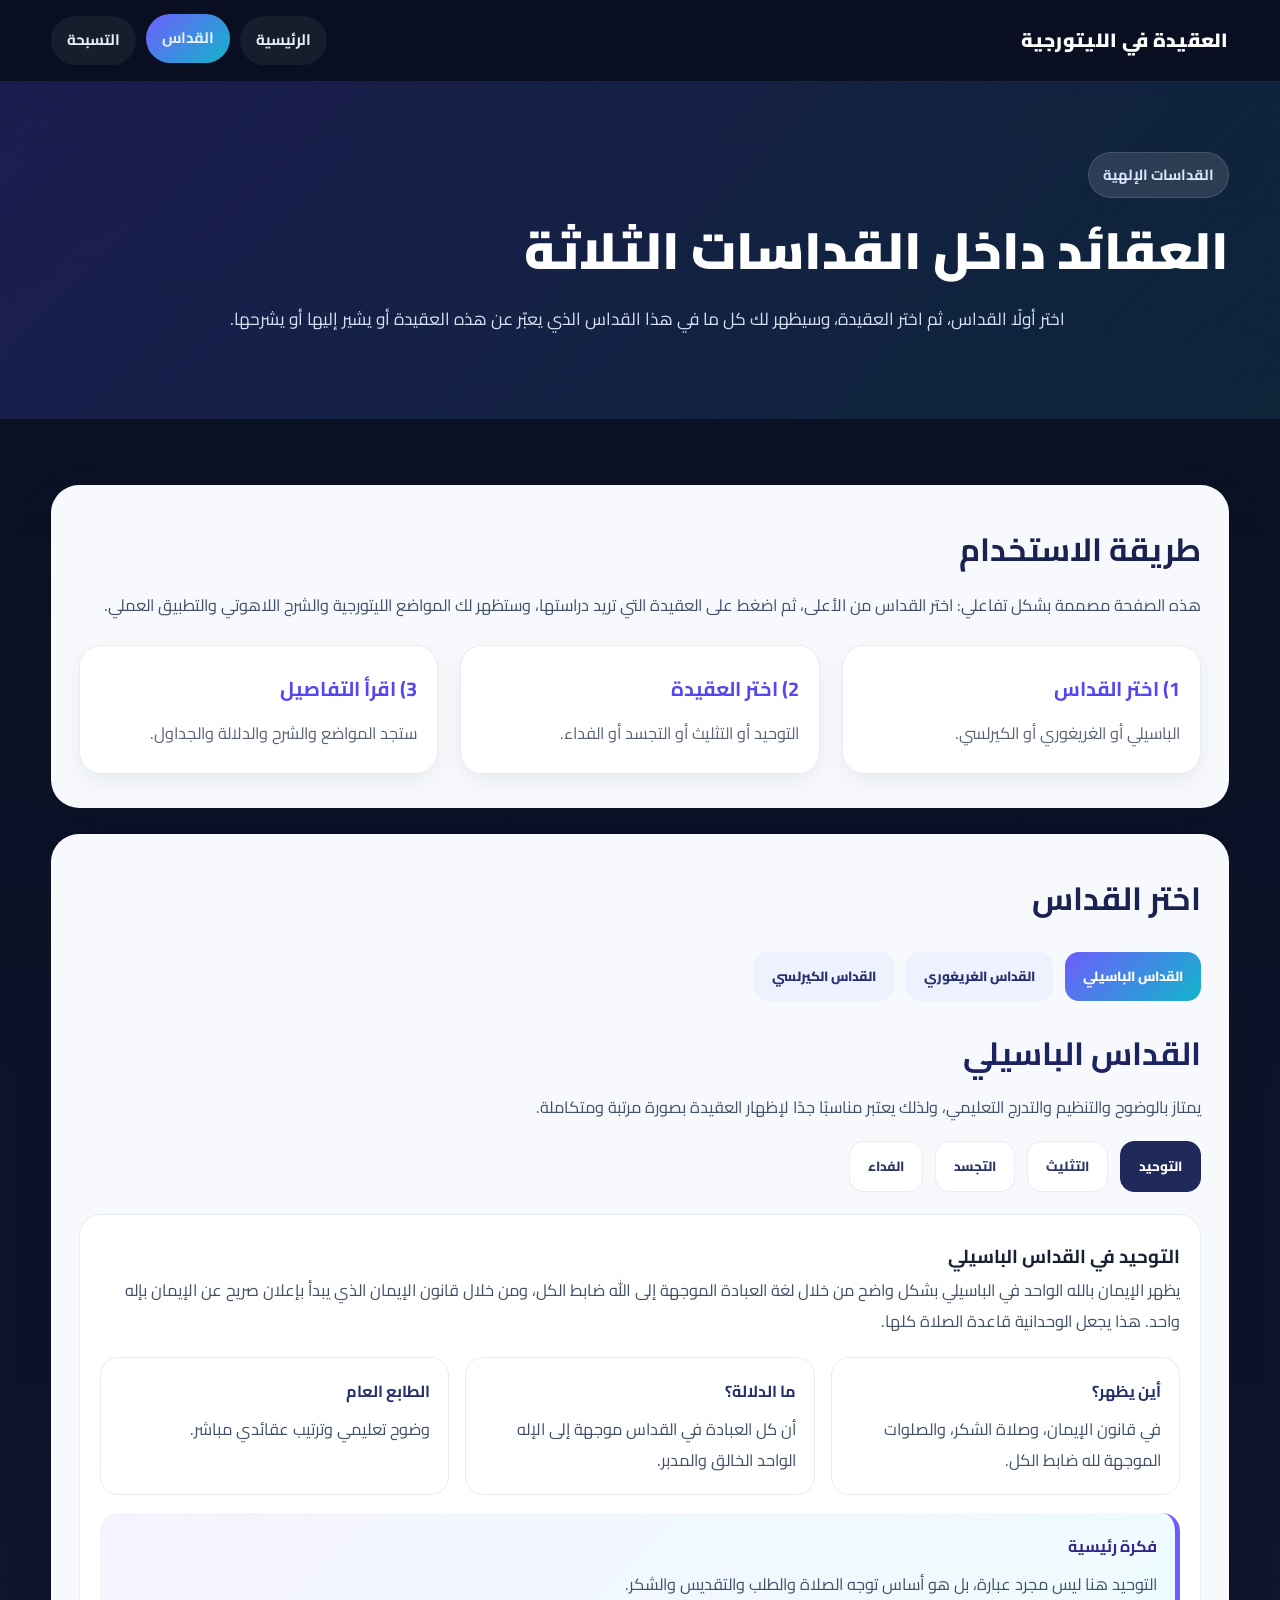
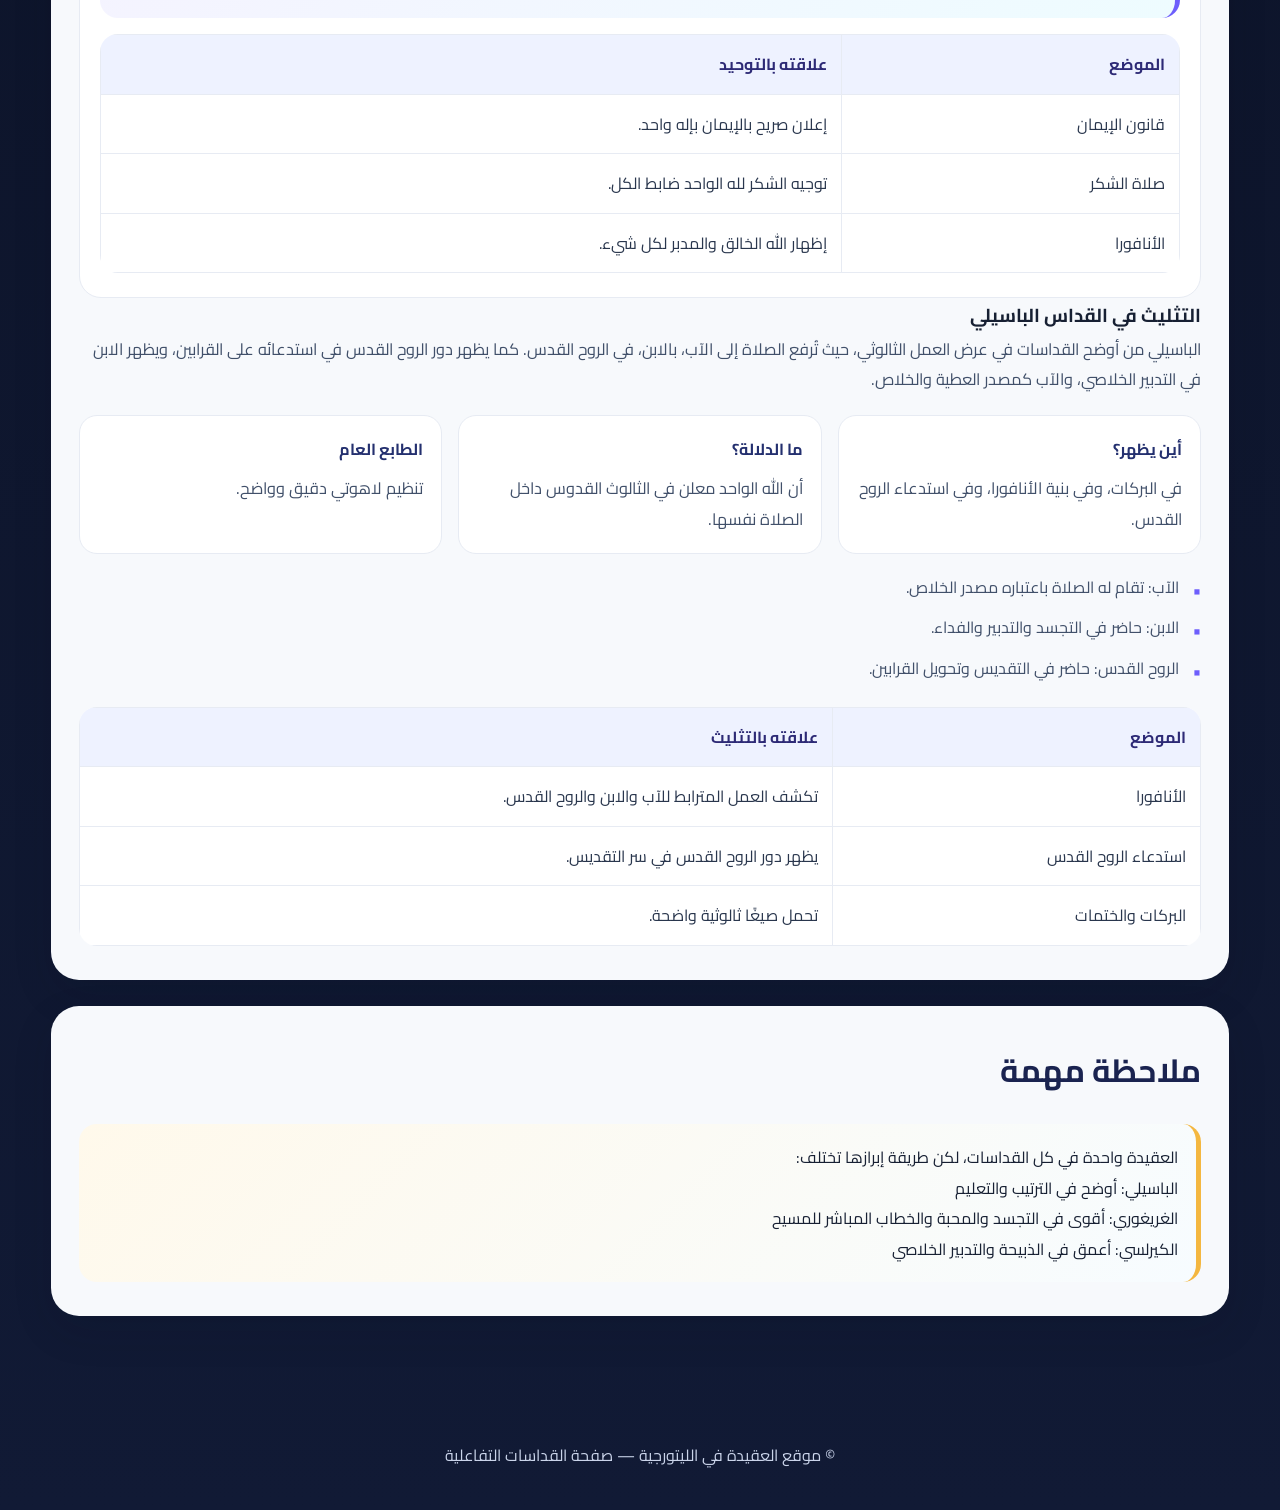
==== mass.html @ f93a0180 "Initial commit" ====
<!DOCTYPE html>
<html lang="ar" dir="rtl">
<head>
  <meta charset="UTF-8" />
  <meta name="viewport" content="width=device-width, initial-scale=1.0" />
  <title>العقيدة في القداسات الإلهية</title>
  <link rel="preconnect" href="https://fonts.googleapis.com">
  <link rel="preconnect" href="https://fonts.gstatic.com" crossorigin>
  <link href="https://fonts.googleapis.com/css2?family=Cairo:wght@400;600;700;800;900&display=swap" rel="stylesheet">
  <link rel="stylesheet" href="style.css" />
</head>
<body>
  <header class="topbar">
    <div class="container nav">
      <div class="brand">العقيدة في الليتورجية</div>
      <nav>
        <a href="index.html">الرئيسية</a>
        <a href="mass.html" class="active">القداس</a>
        <a href="tasbeha.html">التسبحة</a>
      </nav>
    </div>
  </header>

  <section class="page-hero">
    <div class="container">
      <span class="badge">القداسات الإلهية</span>
      <h1>العقائد داخل القداسات الثلاثة</h1>
      <p>
        اختر أولًا القداس، ثم اختر العقيدة، وسيظهر لك كل ما في هذا القداس
        الذي يعبّر عن هذه العقيدة أو يشير إليها أو يشرحها.
      </p>
    </div>
  </section>

  <main class="container page-content">
    <section class="section searchable">
      <div class="section-head">
        <h2>طريقة الاستخدام</h2>
        <p>
          هذه الصفحة مصممة بشكل تفاعلي: اختر القداس من الأعلى، ثم اضغط على العقيدة
          التي تريد دراستها، وستظهر لك المواضع الليتورجية والشرح اللاهوتي والتطبيق العملي.
        </p>
      </div>

      <div class="cards three">
        <article class="card">
          <h3>1) اختر القداس</h3>
          <p>الباسيلي أو الغريغوري أو الكيرلسي.</p>
        </article>
        <article class="card">
          <h3>2) اختر العقيدة</h3>
          <p>التوحيد أو التثليث أو التجسد أو الفداء.</p>
        </article>
        <article class="card">
          <h3>3) اقرأ التفاصيل</h3>
          <p>ستجد المواضع والشرح والدلالة والجداول.</p>
        </article>
      </div>
    </section>

    <section class="section">
      <div class="section-head">
        <h2>اختر القداس</h2>
      </div>

      <div class="mass-tabs">
        <button class="mass-tab-btn active" data-mass="basil">القداس الباسيلي</button>
        <button class="mass-tab-btn" data-mass="gregory">القداس الغريغوري</button>
        <button class="mass-tab-btn" data-mass="cyril">القداس الكيرلسي</button>
      </div>

      <!-- BASIL -->
      <div class="mass-panel active" id="basil">
        <div class="mass-intro">
          <h2>القداس الباسيلي</h2>
          <p>
            يمتاز بالوضوح والتنظيم والتدرج التعليمي، ولذلك يعتبر مناسبًا جدًا لإظهار
            العقيدة بصورة مرتبة ومتكاملة.
          </p>
        </div>

        <div class="doctrine-tabs">
          <button class="doctrine-tab-btn active" data-target="basil-unity">التوحيد</button>
          <button class="doctrine-tab-btn" data-target="basil-trinity">التثليث</button>
          <button class="doctrine-tab-btn" data-target="basil-incarnation">التجسد</button>
          <button class="doctrine-tab-btn" data-target="basil-redemption">الفداء</button>
        </div>

        <div class="doctrine-content active" id="basil-unity">
          <h3>التوحيد في القداس الباسيلي</h3>
          <p>
            يظهر الإيمان بالله الواحد في الباسيلي بشكل واضح من خلال لغة العبادة الموجهة
            إلى الله ضابط الكل، ومن خلال قانون الإيمان الذي يبدأ بإعلان صريح عن الإيمان
            بإله واحد. هذا يجعل الوحدانية قاعدة الصلاة كلها.
          </p>

          <div class="info-grid">
            <div class="mini-card">
              <h4>أين يظهر؟</h4>
              <p>في قانون الإيمان، وصلاة الشكر، والصلوات الموجهة لله ضابط الكل.</p>
            </div>
            <div class="mini-card">
              <h4>ما الدلالة؟</h4>
              <p>أن كل العبادة في القداس موجهة إلى الإله الواحد الخالق والمدبر.</p>
            </div>
            <div class="mini-card">
              <h4>الطابع العام</h4>
              <p>وضوح تعليمي وترتيب عقائدي مباشر.</p>
            </div>
          </div>

          <div class="quote-box">
            <h4>فكرة رئيسية</h4>
            <p>
              التوحيد هنا ليس مجرد عبارة، بل هو أساس توجه الصلاة والطلب والتقديس والشكر.
            </p>
          </div>

          <div class="table-wrap">
            <table>
              <thead>
                <tr>
                  <th>الموضع</th>
                  <th>علاقته بالتوحيد</th>
                </tr>
              </thead>
              <tbody>
                <tr>
                  <td>قانون الإيمان</td>
                  <td>إعلان صريح بالإيمان بإله واحد.</td>
                </tr>
                <tr>
                  <td>صلاة الشكر</td>
                  <td>توجيه الشكر لله الواحد ضابط الكل.</td>
                </tr>
                <tr>
                  <td>الأنافورا</td>
                  <td>إظهار الله الخالق والمدبر لكل شيء.</td>
                </tr>
              </tbody>
            </table>
          </div>
        </div>

        <div class="doctrine-content" id="basil-trinity">
  <h3>التثليث في القداس الباسيلي</h3>
  <p>
    التثليث في القداس الباسيلي لا يظهر فقط كفكرة عامة، بل من خلال عبارات محددة جدًا
    في نصوص الصلاة نفسها. وفيما يلي العبارات الدالة على العقيدة داخل مواضع القداس المختلفة.
  </p>

  <div class="evidence-list">

    <div class="evidence-card">
      <span class="evidence-label">الموضع: قانون الإيمان</span>
      <h4>الآب</h4>
      <div class="evidence-quote">
        نؤمن بإله واحد <span class="word-highlight">الله الآب ضابط الكل</span>
      </div>
      <p class="evidence-note">
        هذه العبارة تدل على الأقنوم الأول: الآب، داخل إعلان الإيمان المسيحي.
      </p>
    </div>

    <div class="evidence-card">
      <span class="evidence-label">الموضع: قانون الإيمان</span>
      <h4>الابن</h4>
      <div class="evidence-quote">
        نعم نؤمن <span class="word-highlight">برب واحد يسوع المسيح ابن الله الوحيد</span>
      </div>
      <p class="evidence-note">
        هذه العبارة تعلن الأقنوم الثاني، الابن الوحيد، وتُظهر أن الحديث ليس عن نبي أو إنسان فقط
        بل عن الابن الإلهي.
      </p>
    </div>

    <div class="evidence-card">
      <span class="evidence-label">الموضع: قانون الإيمان</span>
      <h4>الروح القدس</h4>
      <div class="evidence-quote">
        نعم نؤمن <span class="word-highlight">بالروح القدس الرب المحيي</span>
      </div>
      <p class="evidence-note">
        هذه العبارة تعلن الأقنوم الثالث: الروح القدس، وتؤكد ربوبيته وعمله المحيي.
      </p>
    </div>

    <div class="evidence-card">
      <span class="evidence-label">الموضع: استدعاء الروح القدس</span>
      <h4>عمل الروح القدس في القداس</h4>
      <div class="evidence-quote">
        <span class="word-highlight">ليحل روحك القدوس علينا</span> وعلى هذه القرابين الموضوعة
      </div>
      <p class="evidence-note">
        هنا يظهر حضور الروح القدس بوضوح داخل بنية القداس، لا في قانون الإيمان فقط،
        بل أيضًا في الفعل الليتورجي نفسه.
      </p>
    </div>

    <div class="evidence-card">
      <span class="evidence-label">الموضع: البنية العامة للأنافورا</span>
      <h4>العمل الثالوثي</h4>
      <div class="evidence-quote">
        الصلاة تُرفع إلى <span class="word-highlight">الآب</span>،
        وتُعلن عمل <span class="word-highlight">الابن</span>،
        ويُطلب حلول <span class="word-highlight">الروح القدس</span>
      </div>
      <p class="evidence-note">
        حتى لو لم تكن العبارة هنا سطرًا واحدًا محفوظًا كما في قانون الإيمان،
        فبنية الأنافورا نفسها تكشف العمل الثالوثي المتكامل.
      </p>
    </div>

  </div>
</div>
          <h3>التثليث في القداس الباسيلي</h3>
          <p>
            الباسيلي من أوضح القداسات في عرض العمل الثالوثي، حيث تُرفع الصلاة إلى الآب،
            بالابن، في الروح القدس. كما يظهر دور الروح القدس في استدعائه على القرابين،
            ويظهر الابن في التدبير الخلاصي، والآب كمصدر العطية والخلاص.
          </p>

          <div class="info-grid">
            <div class="mini-card">
              <h4>أين يظهر؟</h4>
              <p>في البركات، وفي بنية الأنافورا، وفي استدعاء الروح القدس.</p>
            </div>
            <div class="mini-card">
              <h4>ما الدلالة؟</h4>
              <p>أن الله الواحد معلن في الثالوث القدوس داخل الصلاة نفسها.</p>
            </div>
            <div class="mini-card">
              <h4>الطابع العام</h4>
              <p>تنظيم لاهوتي دقيق وواضح.</p>
            </div>
          </div>

          <ul class="styled-list">
            <li>الآب: تقام له الصلاة باعتباره مصدر الخلاص.</li>
            <li>الابن: حاضر في التجسد والتدبير والفداء.</li>
            <li>الروح القدس: حاضر في التقديس وتحويل القرابين.</li>
          </ul>

          <div class="table-wrap">
            <table>
              <thead>
                <tr>
                  <th>الموضع</th>
                  <th>علاقته بالتثليث</th>
                </tr>
              </thead>
              <tbody>
                <tr>
                  <td>الأنافورا</td>
                  <td>تكشف العمل المترابط للآب والابن والروح القدس.</td>
                </tr>
                <tr>
                  <td>استدعاء الروح القدس</td>
                  <td>يظهر دور الروح القدس في سر التقديس.</td>
                </tr>
                <tr>
                  <td>البركات والختمات</td>
                  <td>تحمل صيغًا ثالوثية واضحة.</td>
                </tr>
              </tbody>
            </table>
          </div>
        </div>

        <div class="doctrine-content" id="basil-incarnation">
          <h3>التجسد في القداس الباسيلي</h3>
          <p>
            التجسد يظهر في قانون الإيمان وفي صلوات التدبير الإلهي، حيث يُعلن مجيء الابن
            إلى العالم وأخذه جسدًا حقيقيًا من العذراء. كما يرتبط التجسد في هذا القداس
            بسر الإفخارستيا لأن الذي يُقدَّم هو جسد الكلمة المتجسد.
          </p>

          <div class="info-grid">
            <div class="mini-card">
              <h4>أين يظهر؟</h4>
              <p>في قانون الإيمان، والأنافورا، والاعتراف قبل التناول.</p>
            </div>
            <div class="mini-card">
              <h4>ما الدلالة؟</h4>
              <p>أن سر التجسد هو الأساس لفهم الجسد والدم في الإفخارستيا.</p>
            </div>
            <div class="mini-card">
              <h4>الطابع العام</h4>
              <p>شرح هادئ ومباشر يربط بين التجسد والخلاص.</p>
            </div>
          </div>
        </div>

        <div class="doctrine-content" id="basil-redemption">
          <h3>الفداء في القداس الباسيلي</h3>
          <p>
            يظهر الفداء في هذا القداس من خلال ذكر الصليب والآلام والموت والقيامة والصعود،
            ومن خلال القسمة والتناول. الباسيلي يعرض التدبير الخلاصي بشكل تعليمي واضح يجعل
            المؤمن يفهم أن الذبيحة هي مركز الخلاص.
          </p>

          <div class="quote-box">
            <h4>خلاصة</h4>
            <p>الفداء في الباسيلي يظهر كتدبير إلهي مرتب ومعلن بوضوح في بنية القداس.</p>
          </div>

          <div class="table-wrap">
            <table>
              <thead>
                <tr>
                  <th>الموضع</th>
                  <th>علاقته بالفداء</th>
                </tr>
              </thead>
              <tbody>
                <tr>
                  <td>الأنافورا</td>
                  <td>تعرض تاريخ الخلاص من التجسد إلى الذبيحة.</td>
                </tr>
                <tr>
                  <td>القسمة</td>
                  <td>توضح معنى الذبيحة والخلاص.</td>
                </tr>
                <tr>
                  <td>التناول</td>
                  <td>شركة في الجسد والدم المبذولين لأجل العالم.</td>
                </tr>
              </tbody>
            </table>
          </div>
        </div>
      </div>

      <!-- GREGORY -->
      <div class="mass-panel" id="gregory">
        <div class="mass-intro">
          <h2>القداس الغريغوري</h2>
          <p>
            يتميز بخطابه المباشر للمسيح، وبنبرته العاطفية والروحية، ولذلك يبرز فيه
            التجسد والفداء بصورة قوية جدًا.
          </p>
        </div>

        <div class="doctrine-tabs">
          <button class="doctrine-tab-btn active" data-target="gregory-unity">التوحيد</button>
          <button class="doctrine-tab-btn" data-target="gregory-trinity">التثليث</button>
          <button class="doctrine-tab-btn" data-target="gregory-incarnation">التجسد</button>
          <button class="doctrine-tab-btn" data-target="gregory-redemption">الفداء</button>
        </div>

        <div class="doctrine-content active" id="gregory-unity">
          <h3>التوحيد في القداس الغريغوري</h3>
          <p>
            رغم أن الخطاب فيه موجَّه إلى الابن في كثير من المواضع، إلا أن الإيمان يبقى
            قائمًا على وحدانية الله، لأن الابن واحد مع الآب والروح القدس في الجوهر.
          </p>
        </div>

        <div class="doctrine-content" id="gregory-trinity">
          <h3>التثليث في القداس الغريغوري</h3>
          <p>
            يظهر الثالوث في هذا القداس في الخلفية الكاملة للصلاة، حتى مع الخطاب المباشر
            للمسيح. فالابن لا يُفهم منعزلًا عن الآب والروح القدس.
          </p>

          <ul class="styled-list">
            <li>الابن يُخاطَب مباشرة بصفته الكلمة المتجسد.</li>
            <li>هذا الخطاب لا يلغي حضور الآب والروح القدس.</li>
            <li>الثالوث حاضر كوحدة إلهية في بنية الصلاة.</li>
          </ul>
        </div>

        <div class="doctrine-content" id="gregory-incarnation">
          <h3>التجسد في القداس الغريغوري</h3>
          <p>
            هذا هو أوضح موضع في الغريغوري. فيه تتأمل الكنيسة في محبة المسيح الذي نزل
            من السماء وتجسد وأخذ شكل العبد، ولذلك يعتبر الغريغوري من أقوى النصوص
            الليتورجية في شرح التجسد بلغة حب ودهشة.
          </p>

          <div class="info-grid">
            <div class="mini-card">
              <h4>أين يظهر؟</h4>
              <p>في الخطاب المباشر للمسيح وفي صلوات التدبير الخلاصي.</p>
            </div>
            <div class="mini-card">
              <h4>ما الدلالة؟</h4>
              <p>أن التجسد هو تعبير المحبة الإلهية نحو الإنسان.</p>
            </div>
            <div class="mini-card">
              <h4>الطابع العام</h4>
              <p>وجداني وتأملي وعميق جدًا.</p>
            </div>
          </div>
        </div>

        <div class="doctrine-content" id="gregory-redemption">
          <h3>الفداء في القداس الغريغوري</h3>
          <p>
            الفداء هنا ليس مجرد إعلان لاهوتي، بل يُقدَّم كفعل حب إلهي مباشر. لذلك يشعر
            المصلي أن المسيح هو الذي بذل نفسه لأجله شخصيًا.
          </p>

          <div class="quote-box">
            <h4>الفكرة الرئيسية</h4>
            <p>الغريغوري يقدّم الفداء كلقاء محبة بين المسيح والكنيسة.</p>
          </div>
        </div>
      </div>

      <!-- CYRIL -->
      <div class="mass-panel" id="cyril">
        <div class="mass-intro">
          <h2>القداس الكيرلسي</h2>
          <p>
            يتميز بالعمق والقدم والتركيز على الذبيحة والتدبير الخلاصي في صياغة تقليدية
            قوية جدًا.
          </p>
        </div>

        <div class="doctrine-tabs">
          <button class="doctrine-tab-btn active" data-target="cyril-unity">التوحيد</button>
          <button class="doctrine-tab-btn" data-target="cyril-trinity">التثليث</button>
          <button class="doctrine-tab-btn" data-target="cyril-incarnation">التجسد</button>
          <button class="doctrine-tab-btn" data-target="cyril-redemption">الفداء</button>
        </div>

        <div class="doctrine-content active" id="cyril-unity">
          <h3>التوحيد في القداس الكيرلسي</h3>
          <p>
            يظهر الإيمان بالله الواحد في الكيرلسي من خلال نبرة العبادة العميقة والسجود
            لله الخالق ومدبر الكل، مع طابع تقليدي يحافظ على قوة الإعلان الإيماني.
          </p>
        </div>

        <div class="doctrine-content" id="cyril-trinity">
          <h3>التثليث في القداس الكيرلسي</h3>
          <p>
            يظهر الثالوث في الصيغ التمجيدية وفي ترابط العمل الإلهي داخل التدبير الخلاصي
            والذبيحة المقدسة.
          </p>
        </div>

        <div class="doctrine-content" id="cyril-incarnation">
          <h3>التجسد في القداس الكيرلسي</h3>
          <p>
            يظهر التجسد هنا في إطار التدبير الخلاصي الواسع، أي أن الابن صار إنسانًا
            لكي يتمم الخلاص. لذلك يأتي التجسد مرتبطًا دائمًا بهدف الفداء.
          </p>
        </div>

        <div class="doctrine-content" id="cyril-redemption">
          <h3>الفداء في القداس الكيرلسي</h3>
          <p>
            هذه واحدة من أبرز نقاط القوة في الكيرلسي، إذ يظهر الفداء من خلال نبرة الذبيحة
            القوية جدًا، والتركيز على عمل المسيح الخلاصي الممتد عبر تاريخ التدبير.
          </p>

          <div class="info-grid">
            <div class="mini-card">
              <h4>أين يظهر؟</h4>
              <p>في الأنافورا، والذبيحة، والقسمة، والصلوات ذات الطابع الخلاصي.</p>
            </div>
            <div class="mini-card">
              <h4>ما الدلالة؟</h4>
              <p>أن الذبيحة هي مركز إعلان الخلاص في هذا القداس.</p>
            </div>
            <div class="mini-card">
              <h4>الطابع العام</h4>
              <p>عميق، تاريخي، وذبائحي جدًا.</p>
            </div>
          </div>

          <div class="table-wrap">
            <table>
              <thead>
                <tr>
                  <th>الموضع</th>
                  <th>علاقته بالفداء</th>
                </tr>
              </thead>
              <tbody>
                <tr>
                  <td>الأنافورا</td>
                  <td>تعرض التدبير الخلاصي بشكل تاريخي عميق.</td>
                </tr>
                <tr>
                  <td>الذبيحة</td>
                  <td>تركز على عمل المسيح الكفاري.</td>
                </tr>
                <tr>
                  <td>القسمة</td>
                  <td>تربط الذبيحة بشركة المؤمنين في الخلاص.</td>
                </tr>
              </tbody>
            </table>
          </div>
        </div>
      </div>
    </section>

    <section class="section">
      <div class="section-head">
        <h2>ملاحظة مهمة</h2>
      </div>
      <div class="note-box">
        العقيدة واحدة في كل القداسات، لكن طريقة إبرازها تختلف:
        <br>الباسيلي: أوضح في الترتيب والتعليم
        <br>الغريغوري: أقوى في التجسد والمحبة والخطاب المباشر للمسيح
        <br>الكيرلسي: أعمق في الذبيحة والتدبير الخلاصي
      </div>
    </section>
  </main>

  <footer class="footer">
    <div class="container">
      <p>© موقع العقيدة في الليتورجية — صفحة القداسات التفاعلية</p>
    </div>
  </footer>

  <script src="script.js"></script>
</body>
</html>
---- style.css ----
:root{
  --bg:#0b1020;
  --bg-soft:#121933;
  --card:#ffffff;
  --text:#172033;
  --muted:#5b6475;
  --primary:#6d5efc;
  --primary-dark:#5646f0;
  --secondary:#12b5cb;
  --gold:#f4b740;
  --light:#f7f9fc;
  --border:#e7ebf3;
  --shadow:0 15px 40px rgba(9,15,35,.12);
  --radius:22px;
  --radius-sm:14px;
  --max:1200px;
}

*{
  box-sizing:border-box;
  margin:0;
  padding:0;
}

html{
  scroll-behavior:smooth;
}

body{
  font-family:'Cairo', sans-serif;
  background:linear-gradient(180deg,#0a1022 0%, #111a35 100%);
  color:#fff;
  line-height:1.9;
}

img{
  max-width:100%;
  display:block;
}

a{
  text-decoration:none;
  color:inherit;
}

.container{
  width:min(var(--max), 92%);
  margin:auto;
}

/* Topbar */
.topbar{
  position:sticky;
  top:0;
  z-index:1000;
  backdrop-filter:blur(10px);
  background:rgba(10,16,34,.86);
  border-bottom:1px solid rgba(255,255,255,.08);
}

.nav{
  display:flex;
  justify-content:space-between;
  align-items:center;
  gap:20px;
  padding:16px 0;
}

.brand{
  font-size:1.2rem;
  font-weight:900;
  color:#fff;
  letter-spacing:.3px;
}

nav{
  display:flex;
  gap:10px;
  flex-wrap:wrap;
}

nav a{
  padding:10px 16px;
  border-radius:999px;
  background:rgba(255,255,255,.06);
  color:#e9eefb;
  transition:.3s ease;
  font-weight:700;
  font-size:.95rem;
}

nav a:hover,
nav a.active{
  background:linear-gradient(135deg,var(--primary),var(--secondary));
  transform:translateY(-2px);
}

/* Hero */
.hero,
.page-hero{
  position:relative;
  overflow:hidden;
}

.hero-home{
  min-height:92vh;
  display:flex;
  align-items:center;
  background:
    url('backgroundd.jpeg')
    center/cover no-repeat;
}

.hero .overlay{
  position:absolute;
  inset:0;
  background:linear-gradient(135deg,rgba(8,12,30,.88),rgba(21,33,78,.72));
}

.hero-content{
  position:relative;
  z-index:2;
  text-align:center;
  padding:90px 0;
  max-width:920px;
}

.badge{
  display:inline-block;
  background:rgba(255,255,255,.12);
  color:#dbe7ff;
  padding:8px 14px;
  border-radius:999px;
  margin-bottom:18px;
  font-size:.92rem;
  font-weight:700;
  border:1px solid rgba(255,255,255,.12);
}

.hero h1,
.page-hero h1{
  font-size:clamp(2rem,4vw,4rem);
  line-height:1.35;
  margin-bottom:18px;
  font-weight:900;
}

.hero p,
.page-hero p{
  max-width:850px;
  margin:0 auto 28px;
  color:#d7e0f3;
  font-size:1.08rem;
}

.hero-actions{
  display:flex;
  justify-content:center;
  gap:14px;
  flex-wrap:wrap;
}

.btn{
  display:inline-flex;
  align-items:center;
  justify-content:center;
  padding:14px 22px;
  border-radius:16px;
  font-weight:800;
  transition:.3s ease;
  cursor:pointer;
  border:none;
}

.btn.primary{
  background:linear-gradient(135deg,var(--primary),var(--secondary));
  color:white;
  box-shadow:var(--shadow);
}

.btn.secondary{
  background:rgba(255,255,255,.08);
  border:1px solid rgba(255,255,255,.12);
  color:#fff;
}

.btn:hover{
  transform:translateY(-3px) scale(1.02);
}

.page-hero{
  padding:70px 0 55px;
  background:linear-gradient(135deg,rgba(98,79,255,.2),rgba(18,181,203,.12));
}

.page-hero.alt{
  background:linear-gradient(135deg,rgba(244,183,64,.15),rgba(18,181,203,.10));
}

/* Sections */
main{
  padding:40px 0 70px;
}

.section{
  background:var(--light);
  color:var(--text);
  margin:26px 0;
  border-radius:28px;
  padding:34px 28px;
  box-shadow:var(--shadow);
}

.section-head{
  margin-bottom:24px;
}

.section-head h2,
.section h2{
  font-size:2rem;
  color:#1a2350;
  margin-bottom:10px;
}

.section-head p,
.section p{
  color:#41506a;
  font-size:1.02rem;
}

.cards{
  display:grid;
  gap:22px;
  margin-top:18px;
}

.cards.four{
  grid-template-columns:repeat(4,1fr);
}
.cards.three{
  grid-template-columns:repeat(3,1fr);
}

.card{
  background:#fff;
  border:1px solid var(--border);
  border-radius:22px;
  padding:24px 20px;
  box-shadow:0 8px 22px rgba(20,26,53,.06);
  transition:.3s ease;
}

.card:hover{
  transform:translateY(-6px);
}

.card h3{
  color:var(--primary-dark);
  margin-bottom:10px;
  font-size:1.25rem;
}

.card p{
  color:var(--muted);
}

.split{
  display:grid;
  grid-template-columns:1.1fr .9fr;
  gap:28px;
  align-items:center;
}

.split.reverse{
  grid-template-columns:.9fr 1.1fr;
}

.split.reverse .text{
  order:2;
}
.split.reverse .image-wrap{
  order:1;
}

.image-wrap img{
  width:100%;
  height:100%;
  min-height:340px;
  object-fit:cover;
  border-radius:24px;
  box-shadow:var(--shadow);
}

.styled-list{
  list-style:none;
  margin:18px 0 24px;
}

.styled-list li{
  position:relative;
  padding-right:22px;
  margin-bottom:10px;
  color:#41506a;
}

.styled-list li::before{
  content:"•";
  position:absolute;
  right:0;
  top:0;
  color:var(--primary);
  font-size:1.2rem;
  font-weight:900;
}

.timeline{
  display:grid;
  gap:18px;
  margin-top:20px;
}

.timeline-item{
  display:flex;
  gap:18px;
  align-items:flex-start;
  background:#fff;
  border:1px solid var(--border);
  border-radius:18px;
  padding:18px;
}

.timeline-item span{
  width:42px;
  height:42px;
  min-width:42px;
  display:flex;
  align-items:center;
  justify-content:center;
  border-radius:50%;
  background:linear-gradient(135deg,var(--primary),var(--secondary));
  color:#fff;
  font-weight:900;
}

.timeline-item h4{
  margin-bottom:5px;
  color:#20295e;
}

/* Doctrine blocks */
.doctrine-block{
  border-top:6px solid #eceffd;
}

.quote-box{
  margin-top:18px;
  background:linear-gradient(135deg,#f5f3ff,#eefcff);
  border-right:5px solid var(--primary);
  border-radius:18px;
  padding:18px;
}

.quote-box h4{
  color:#35248d;
  margin-bottom:8px;
}

.info-grid{
  display:grid;
  grid-template-columns:repeat(3,1fr);
  gap:16px;
  margin-top:20px;
}

.mini-card{
  background:#fff;
  border:1px solid var(--border);
  border-radius:18px;
  padding:18px;
}

.mini-card h4{
  color:#24306f;
  margin-bottom:8px;
}

.table-wrap{
  overflow-x:auto;
  margin-top:16px;
}

table{
  width:100%;
  border-collapse:collapse;
  background:#fff;
  border-radius:18px;
  overflow:hidden;
}

th, td{
  padding:14px;
  border:1px solid var(--border);
  text-align:right;
  vertical-align:top;
  color:#29364d;
}

th{
  background:#eef2ff;
  color:#2d2a76;
}

.search-box{
  margin:10px 0 22px;
  display:flex;
  gap:12px;
  flex-wrap:wrap;
}

.search-box input{
  flex:1;
  min-width:240px;
  padding:14px 16px;
  border-radius:14px;
  border:1px solid var(--border);
  font-family:'Cairo', sans-serif;
  font-size:1rem;
  outline:none;
}

.search-box button{
  padding:14px 20px;
  border:none;
  border-radius:14px;
  background:linear-gradient(135deg,var(--primary),var(--secondary));
  color:#fff;
  font-family:'Cairo', sans-serif;
  font-weight:800;
  cursor:pointer;
}

.faq{
  margin-top:18px;
  display:grid;
  gap:14px;
}

.faq-item{
  background:#fff;
  border:1px solid var(--border);
  border-radius:18px;
  overflow:hidden;
}

.faq-question{
  width:100%;
  background:#fff;
  border:none;
  padding:18px 20px;
  text-align:right;
  font-family:'Cairo', sans-serif;
  font-size:1rem;
  font-weight:800;
  cursor:pointer;
  color:#1f2a5a;
}

.faq-answer{
  display:none;
  padding:0 20px 18px;
  color:#51607a;
}

.faq-item.active .faq-answer{
  display:block;
}

.note-box{
  background:linear-gradient(135deg,#fff9eb,#f7fcff);
  border-right:5px solid var(--gold);
  padding:18px;
  border-radius:18px;
  margin-top:18px;
}

.footer{
  padding:28px 0 40px;
  color:#cad4ea;
  text-align:center;
}

mark{
  background:#fff1a8;
  padding:2px 4px;
  border-radius:6px;
}

/* Responsive */
@media (max-width: 1000px){
  .cards.four{
    grid-template-columns:repeat(2,1fr);
  }
  .cards.three,
  .info-grid{
    grid-template-columns:1fr;
  }
  .split,
  .split.reverse{
    grid-template-columns:1fr;
  }
  .split.reverse .text,
  .split.reverse .image-wrap{
    order:initial;
  }
}

@media (max-width: 700px){
  .nav{
    flex-direction:column;
    align-items:flex-start;
  }
  nav{
    width:100%;
  }
  .hero-home{
    min-height:auto;
  }
  .hero-content{
    padding:70px 0;
  }
  .section{
    padding:24px 18px;
    border-radius:22px;
  }
  .cards.four{
    grid-template-columns:1fr;
  }
  .hero h1,
  .page-hero h1{
    font-size:2rem;
  }
}
/* Tabs */
.tabs{
  display:flex;
  gap:12px;
  flex-wrap:wrap;
  margin-bottom:24px;
}

.tab-btn{
  border:none;
  background:#eef2ff;
  color:#28306f;
  padding:12px 18px;
  border-radius:14px;
  font-family:'Cairo', sans-serif;
  font-weight:800;
  cursor:pointer;
  transition:.3s ease;
}

.tab-btn:hover{
  transform:translateY(-2px);
  background:#dde5ff;
}

.tab-btn.active{
  background:linear-gradient(135deg,var(--primary),var(--secondary));
  color:#fff;
}

.tab-content{
  display:none;
  animation:fadeIn .35s ease;
}

.tab-content.active{
  display:block;
}

@keyframes fadeIn{
  from{
    opacity:0;
    transform:translateY(8px);
  }
  to{
    opacity:1;
    transform:translateY(0);
  }
}
/* Mass nested tabs */
.mass-tabs,
.doctrine-tabs{
  display:flex;
  gap:12px;
  flex-wrap:wrap;
  margin-bottom:22px;
}

.mass-tab-btn,
.doctrine-tab-btn{
  border:none;
  padding:12px 18px;
  border-radius:14px;
  font-family:'Cairo', sans-serif;
  font-weight:800;
  cursor:pointer;
  transition:.3s ease;
}

.mass-tab-btn{
  background:#eef2ff;
  color:#24306f;
}

.mass-tab-btn.active{
  background:linear-gradient(135deg,var(--primary),var(--secondary));
  color:#fff;
}

.doctrine-tab-btn{
  background:#ffffff;
  border:1px solid var(--border);
  color:#2e376c;
}

.doctrine-tab-btn.active{
  background:#1f2a5a;
  color:#fff;
  border-color:#1f2a5a;
}

.mass-panel{
  display:none;
  animation:fadeIn .35s ease;
}

.mass-panel.active{
  display:block;
}

.doctrine-content{
  display:none;
  margin-top:10px;
  padding:24px 20px;
  background:#fff;
  border:1px solid var(--border);
  border-radius:22px;
  animation:fadeIn .3s ease;
}

.doctrine-content.active{
  display:block;
}

.mass-intro{
  margin-bottom:18px;
}

.mass-intro h2{
  color:#1b2460;
  margin-bottom:8px;
}
/* Liturgical text explorer */
.source-buttons{
  display:flex;
  flex-wrap:wrap;
  gap:10px;
  margin:18px 0;
}

.source-btn{
  border:none;
  background:#eef2ff;
  color:#28306f;
  padding:10px 16px;
  border-radius:12px;
  font-family:'Cairo', sans-serif;
  font-weight:800;
  cursor:pointer;
  transition:.3s ease;
}

.source-btn:hover{
  background:#dde5ff;
  transform:translateY(-2px);
}

.source-btn.active{
  background:linear-gradient(135deg,var(--primary),var(--secondary));
  color:#fff;
}

.lit-text-box{
  display:none;
  margin-top:16px;
  background:#fcfdff;
  border:1px solid var(--border);
  border-radius:18px;
  padding:20px;
}

.lit-text-box.active{
  display:block;
  animation:fadeIn .3s ease;
}

.lit-text-box h4{
  margin-bottom:12px;
  color:#1f2a5a;
}

.lit-text{
  background:#fff;
  border:1px solid #e8ecf5;
  border-radius:14px;
  padding:16px;
  color:#334155;
  line-height:2;
  margin-bottom:14px;
}

.highlight-doctrine{
  background:#fff1a8;
  color:#111827;
  padding:2px 6px;
  border-radius:6px;
  font-weight:700;
}

.lit-note{
  background:linear-gradient(135deg,#f5f3ff,#eefcff);
  border-right:4px solid var(--primary);
  border-radius:14px;
  padding:14px;
  color:#475569;
}
.evidence-list{
  display:grid;
  gap:14px;
  margin-top:20px;
}

.evidence-card{
  background:#fff;
  border:1px solid var(--border);
  border-radius:18px;
  padding:18px;
  box-shadow:0 6px 18px rgba(20,26,53,.05);
}

.evidence-card h4{
  color:#1f2a5a;
  margin-bottom:10px;
  font-size:1.05rem;
}

.evidence-label{
  display:inline-block;
  background:#eef2ff;
  color:#334;
  padding:6px 12px;
  border-radius:999px;
  font-size:.88rem;
  font-weight:800;
  margin-bottom:10px;
}

.evidence-quote{
  background:#f8fbff;
  border-right:4px solid var(--primary);
  padding:14px;
  border-radius:12px;
  margin:10px 0;
  color:#243248;
  font-weight:700;
  line-height:2;
}

.evidence-note{
  color:#5b6475;
  font-size:.96rem;
}

.word-highlight{
  background:#fff1a8;
  padding:2px 6px;
  border-radius:6px;
  font-weight:800;
  color:#111827;
}
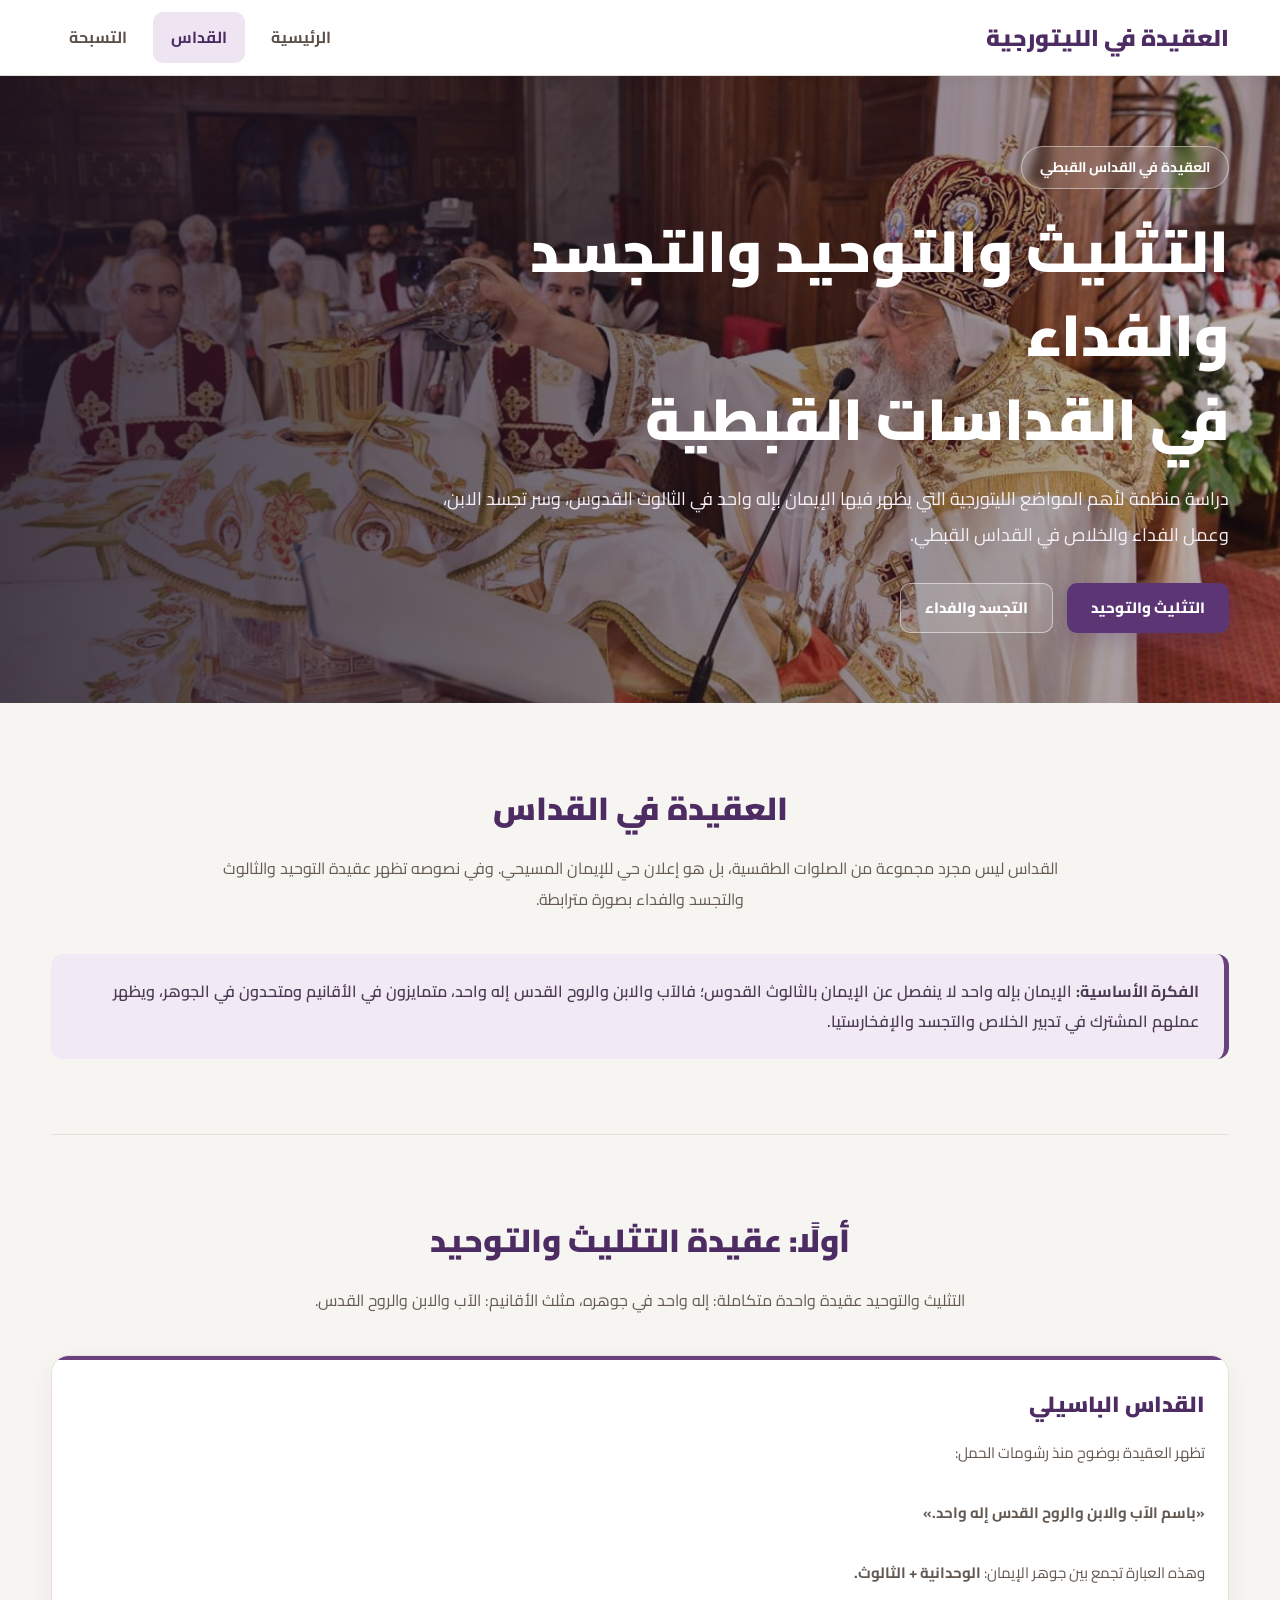
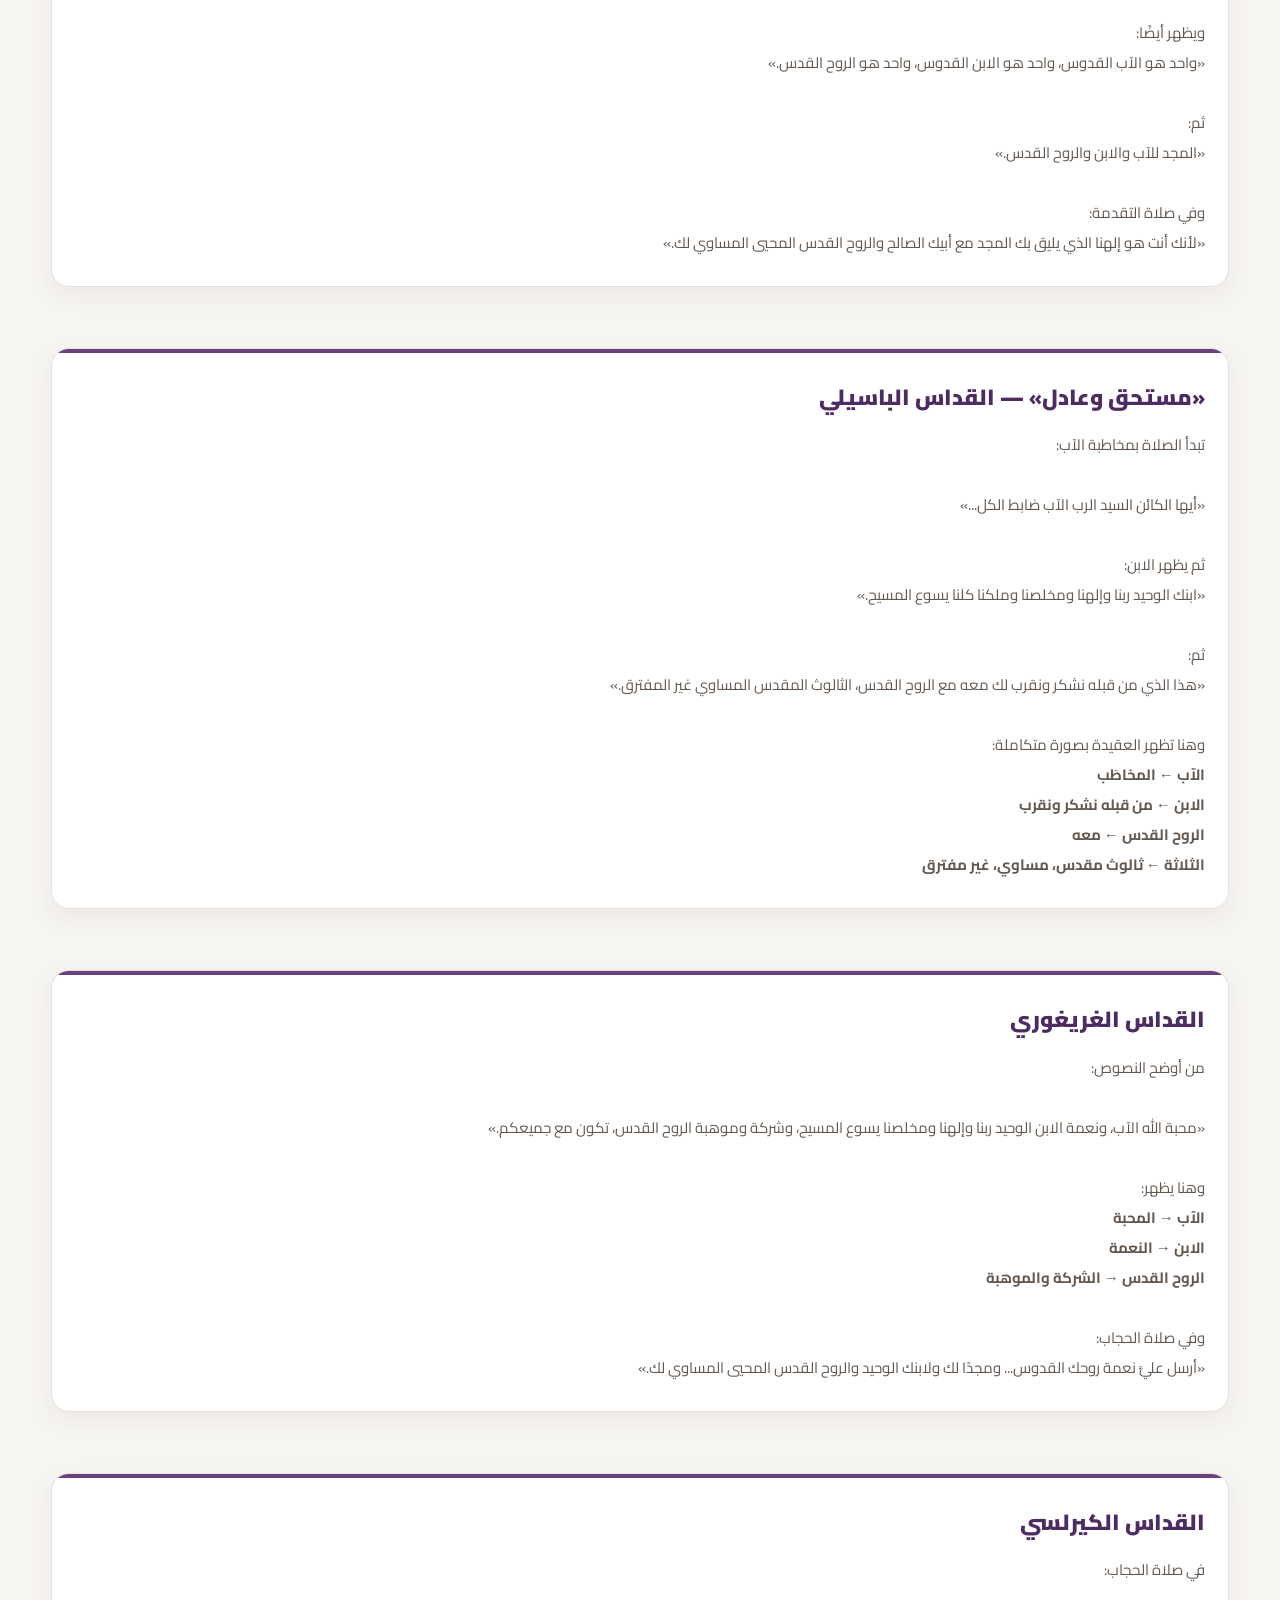
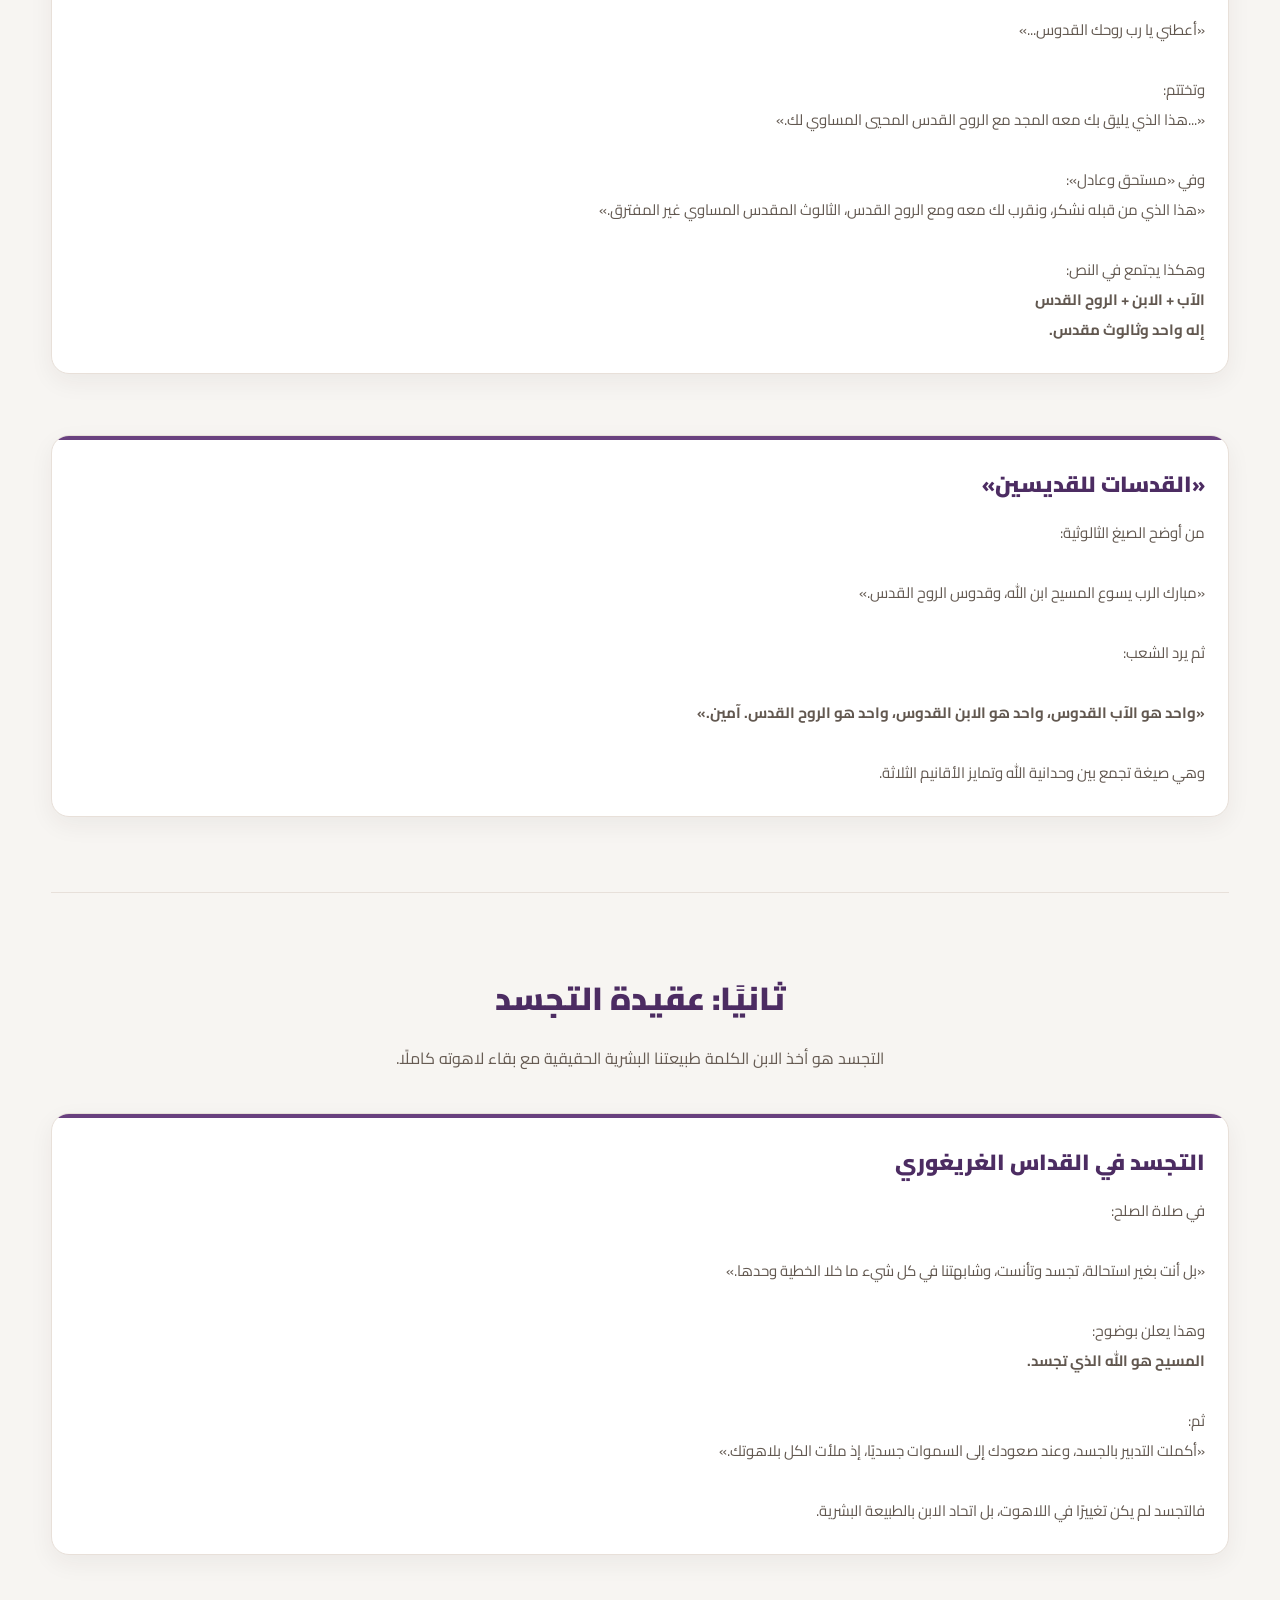
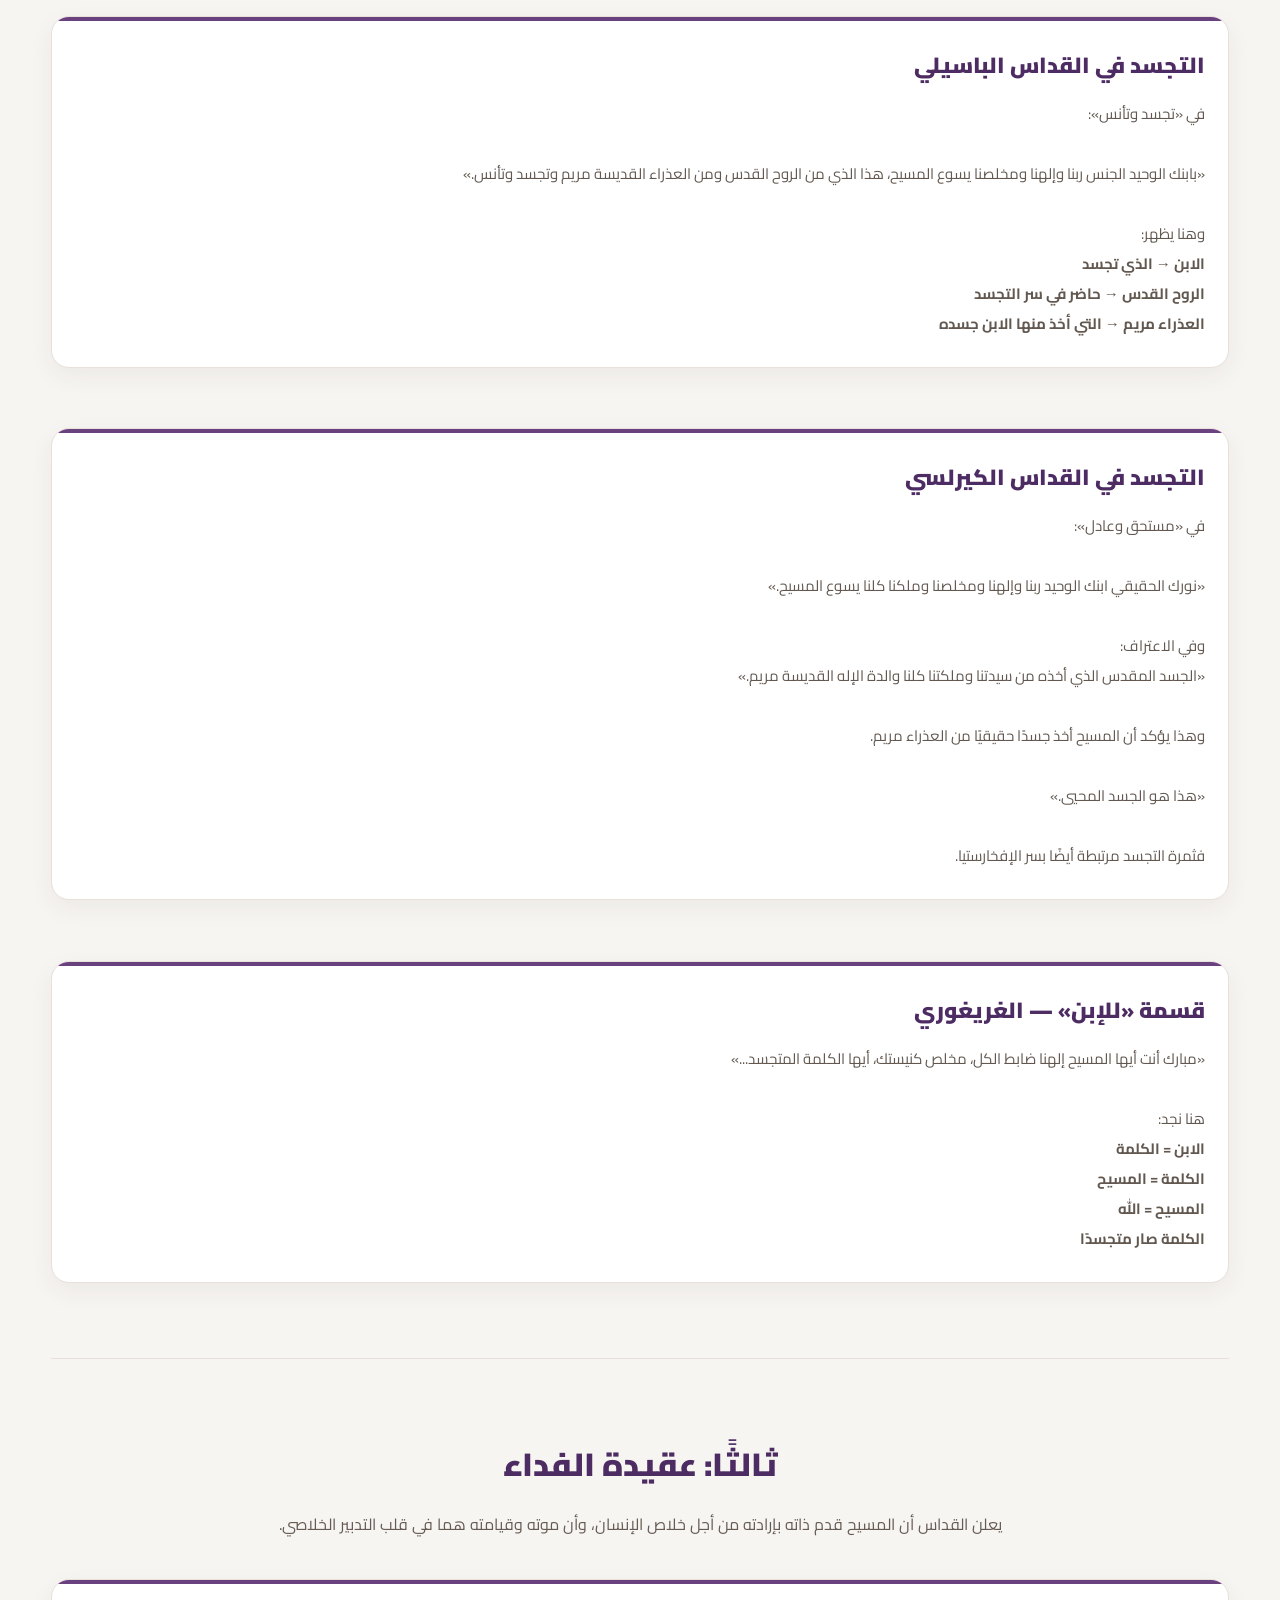
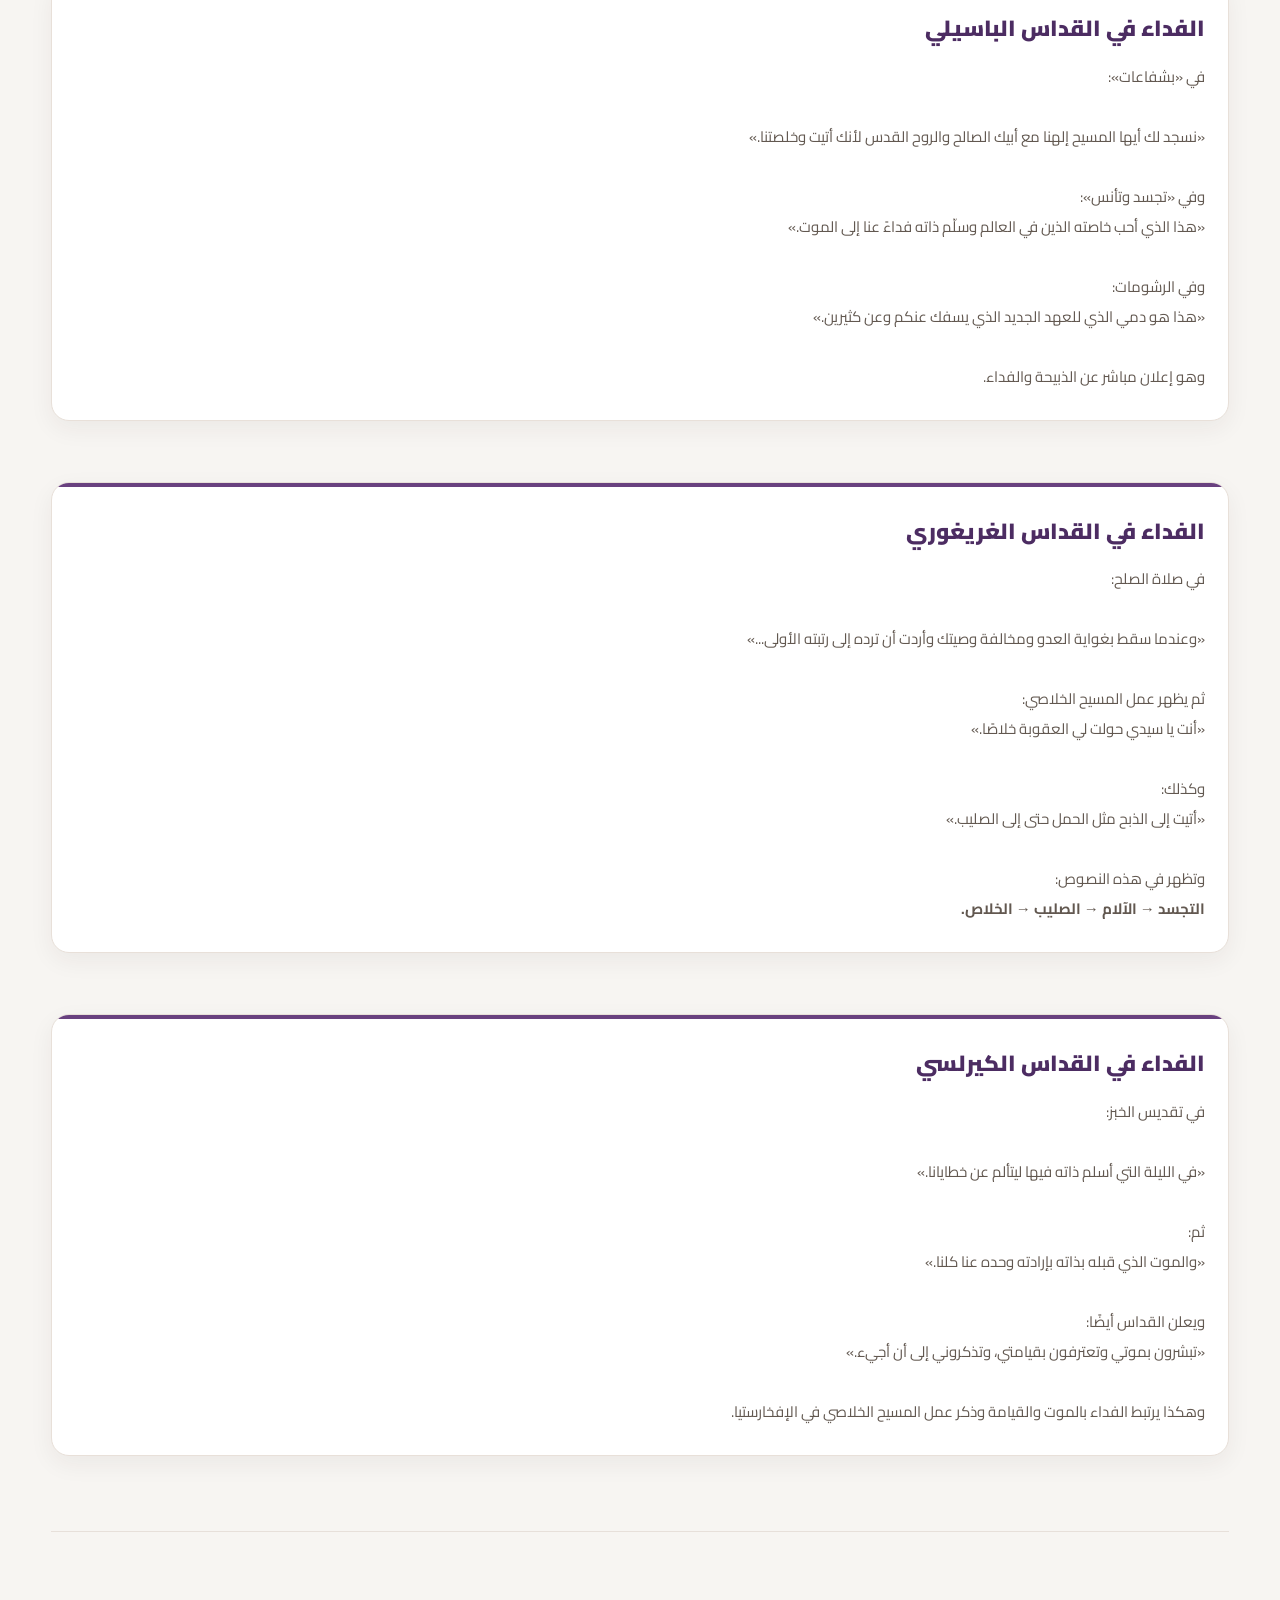
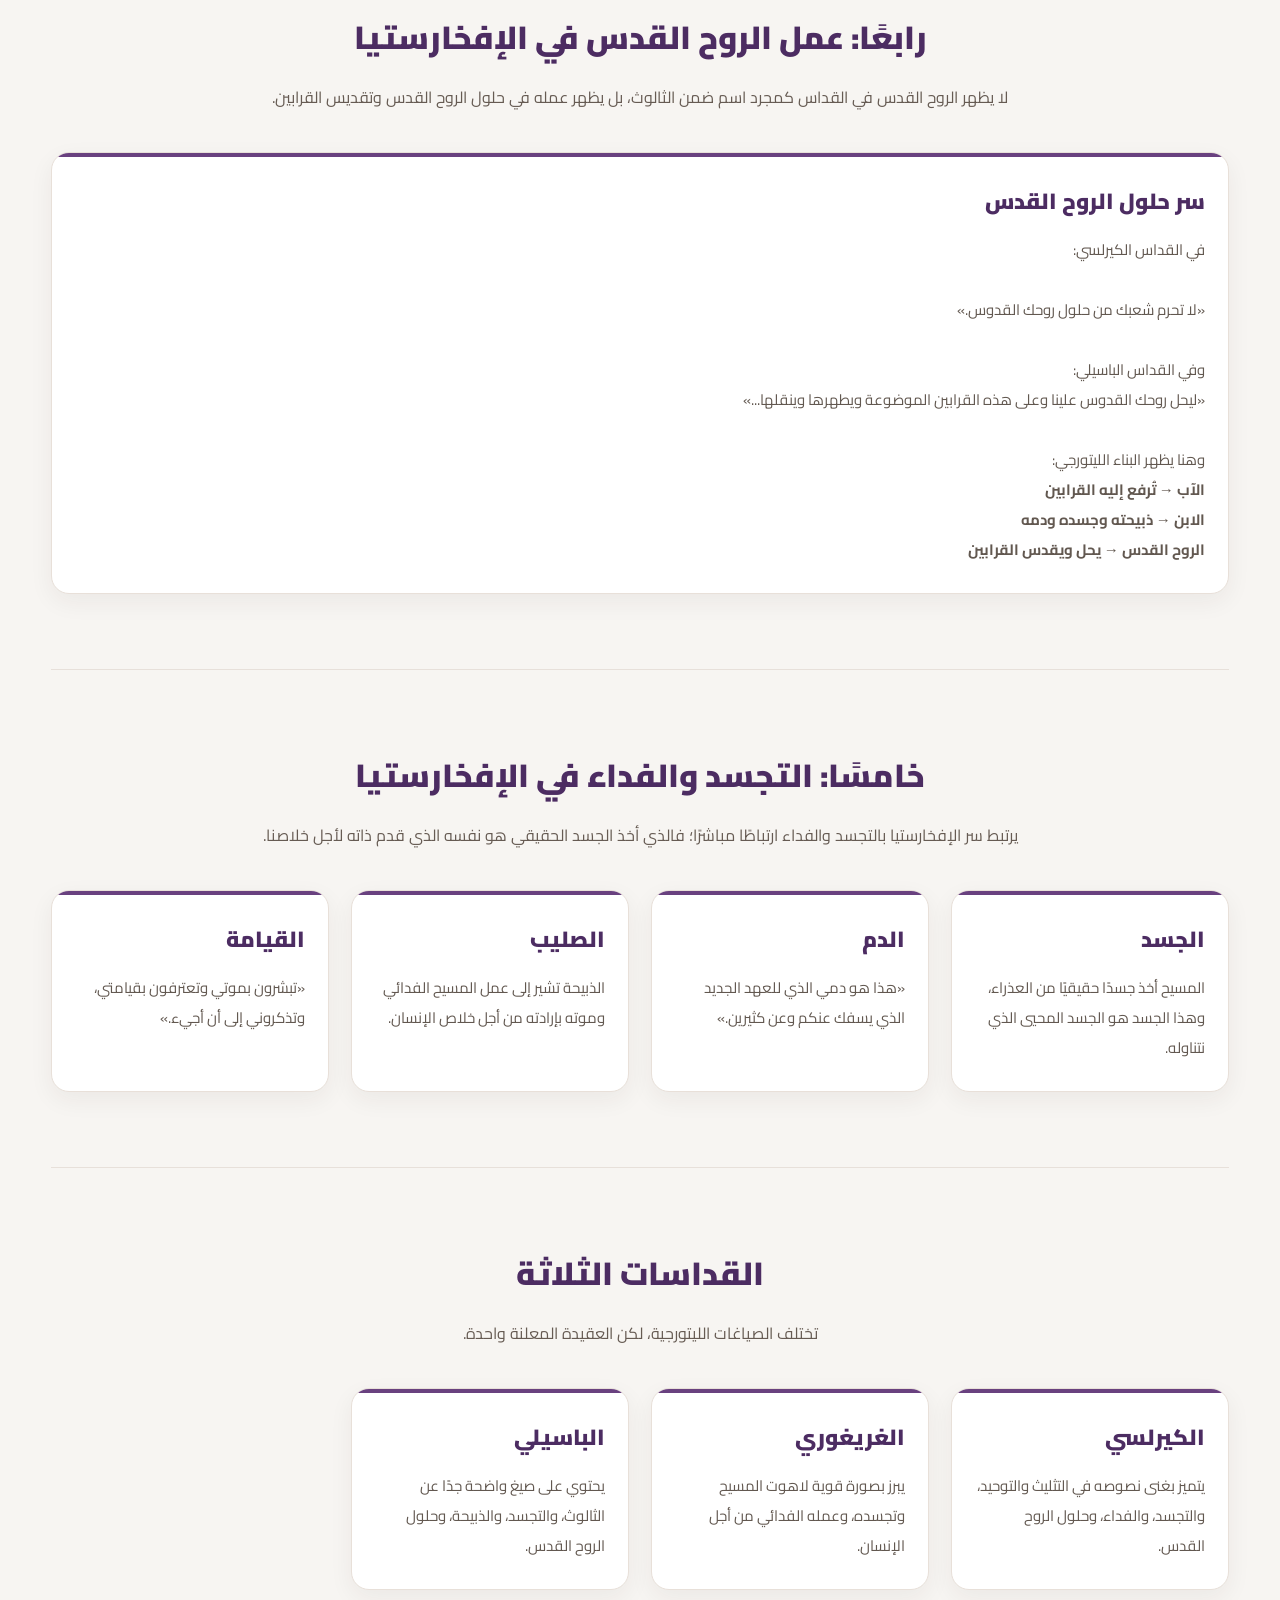
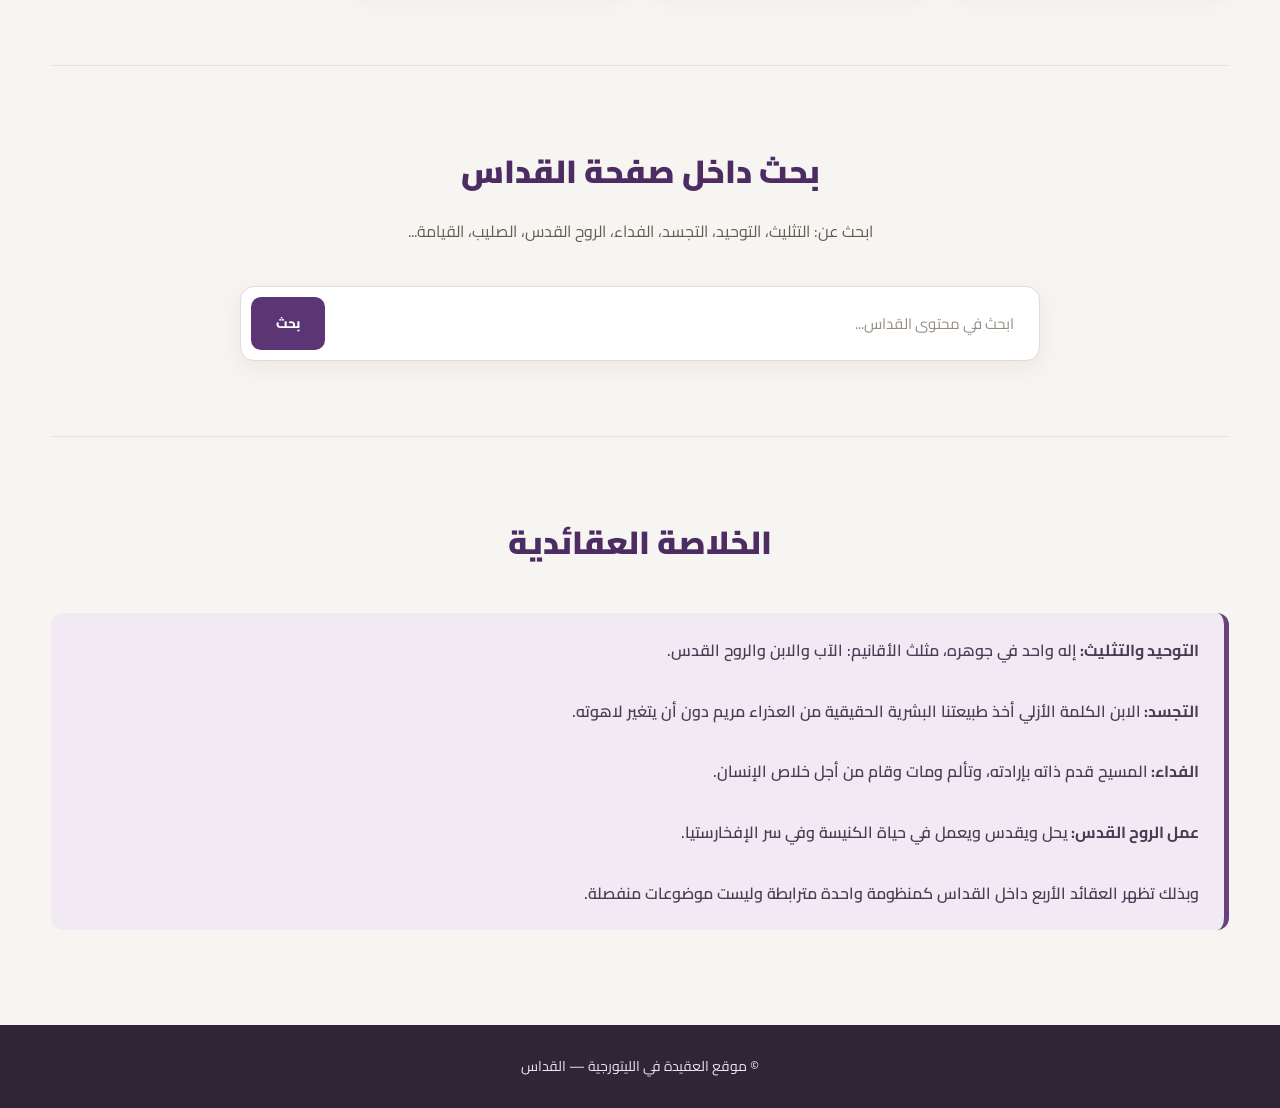
==== commit 5104be57: "Update website" ====
--- a/mass.html
+++ b/mass.html
@@ -1,523 +1,1130 @@
 <!DOCTYPE html>
 <html lang="ar" dir="rtl">
+
 <head>
   <meta charset="UTF-8" />
   <meta name="viewport" content="width=device-width, initial-scale=1.0" />
-  <title>العقيدة في القداسات الإلهية</title>
+
+  <title>العقيدة في القداس القبطي</title>
+
+  <!-- Google Font -->
   <link rel="preconnect" href="https://fonts.googleapis.com">
   <link rel="preconnect" href="https://fonts.gstatic.com" crossorigin>
-  <link href="https://fonts.googleapis.com/css2?family=Cairo:wght@400;600;700;800;900&display=swap" rel="stylesheet">
+
+  <link
+    href="https://fonts.googleapis.com/css2?family=Cairo:wght@400;500;600;700;800;900&display=swap"
+    rel="stylesheet"
+  >
+
   <link rel="stylesheet" href="style.css" />
 </head>
+
 <body>
+
+  <!-- =========================
+       NAVBAR
+  ========================== -->
+
   <header class="topbar">
+
     <div class="container nav">
-      <div class="brand">العقيدة في الليتورجية</div>
+
+      <div class="brand">
+        العقيدة في الليتورجية
+      </div>
+
       <nav>
-        <a href="index.html">الرئيسية</a>
-        <a href="mass.html" class="active">القداس</a>
-        <a href="tasbeha.html">التسبحة</a>
+
+        <a href="index.html">
+          الرئيسية
+        </a>
+
+        <a href="mass.html" class="active">
+          القداس
+        </a>
+
+        <a href="tasbeha.html">
+          التسبحة
+        </a>
+
       </nav>
+
     </div>
+
   </header>
 
-  <section class="page-hero">
+
+  <!-- =========================
+       HERO
+  ========================== -->
+
+  <section class="hero hero-home">
+
+    <div class="overlay"></div>
+
+    <div class="container hero-content">
+
+      <span class="badge">
+        العقيدة في القداس القبطي
+      </span>
+
+      <h1>
+        التثليث والتوحيد والتجسد والفداء
+        <br>
+        في القداسات القبطية
+      </h1>
+
+      <p>
+        دراسة منظمة لأهم المواضع الليتورجية التي يظهر فيها الإيمان
+        بإله واحد في الثالوث القدوس، وسر تجسد الابن، وعمل الفداء
+        والخلاص في القداس القبطي.
+      </p>
+
+      <div class="hero-actions">
+
+        <a href="#trinity" class="btn primary">
+          التثليث والتوحيد
+        </a>
+
+        <a href="#incarnation" class="btn secondary">
+          التجسد والفداء
+        </a>
+
+      </div>
+
+    </div>
+
+  </section>
+
+
+  <main class="container">
+
+
+    <!-- =========================
+         INTRODUCTION
+    ========================== -->
+
+    <section class="section searchable">
+
+      <div class="section-head">
+
+        <h2>
+          العقيدة في القداس
+        </h2>
+
+        <p>
+          القداس ليس مجرد مجموعة من الصلوات الطقسية، بل هو إعلان حي
+          للإيمان المسيحي. وفي نصوصه تظهر عقيدة التوحيد والثالوث
+          والتجسد والفداء بصورة مترابطة.
+        </p>
+
+      </div>
+
+
+      <div class="note-box">
+
+        <strong>الفكرة الأساسية:</strong>
+
+        الإيمان بإله واحد لا ينفصل عن الإيمان بالثالوث القدوس؛
+        فالآب والابن والروح القدس إله واحد، متمايزون في الأقانيم
+        ومتحدون في الجوهر، ويظهر عملهم المشترك في تدبير الخلاص
+        والتجسد والإفخارستيا.
+
+      </div>
+
+    </section>
+
+
+
+    <!-- =========================
+         TRINITY + UNITY
+    ========================== -->
+
+    <section
+      class="section searchable"
+      id="trinity"
+    >
+
+      <div class="section-head">
+
+        <h2>
+          أولًا: عقيدة التثليث والتوحيد
+        </h2>
+
+        <p>
+          التثليث والتوحيد عقيدة واحدة متكاملة: إله واحد في جوهره،
+          مثلث الأقانيم: الآب والابن والروح القدس.
+        </p>
+
+      </div>
+
+
+      <!-- BASILIAN -->
+
+      <article class="card">
+
+        <h3>
+          القداس الباسيلي
+        </h3>
+
+        <p>
+
+          تظهر العقيدة بوضوح منذ رشومات الحمل:
+
+          <br><br>
+
+          <strong>
+            «باسم الآب والابن والروح القدس إله واحد.»
+          </strong>
+
+          <br><br>
+
+          وهذه العبارة تجمع بين جوهر الإيمان:
+          <strong>الوحدانية + الثالوث.</strong>
+
+          <br><br>
+
+          ويظهر أيضًا:
+
+          <br>
+
+          «واحد هو الآب القدوس، واحد هو الابن القدوس،
+          واحد هو الروح القدس.»
+
+          <br><br>
+
+          ثم:
+
+          <br>
+
+          «المجد للآب والابن والروح القدس.»
+
+          <br><br>
+
+          وفي صلاة التقدمة:
+
+          <br>
+
+          «لأنك أنت هو إلهنا الذي يليق بك المجد
+          مع أبيك الصالح والروح القدس المحيي المساوي لك.»
+
+        </p>
+
+      </article>
+
+
+      <br><br>
+
+
+      <!-- BASILIAN WORTHY -->
+
+      <article class="card">
+
+        <h3>
+          «مستحق وعادل» — القداس الباسيلي
+        </h3>
+
+        <p>
+
+          تبدأ الصلاة بمخاطبة الآب:
+
+          <br><br>
+
+          «أيها الكائن السيد الرب الآب ضابط الكل...»
+
+          <br><br>
+
+          ثم يظهر الابن:
+
+          <br>
+
+          «ابنك الوحيد ربنا وإلهنا ومخلصنا وملكنا كلنا
+          يسوع المسيح.»
+
+          <br><br>
+
+          ثم:
+
+          <br>
+
+          «هذا الذي من قبله نشكر ونقرب لك معه مع الروح القدس،
+          الثالوث المقدس المساوي غير المفترق.»
+
+          <br><br>
+
+          وهنا تظهر العقيدة بصورة متكاملة:
+
+          <br>
+
+          <strong>
+            الآب ← المخاطَب
+            <br>
+            الابن ← من قبله نشكر ونقرب
+            <br>
+            الروح القدس ← معه
+            <br>
+            الثلاثة ← ثالوث مقدس، مساوي، غير مفترق
+          </strong>
+
+        </p>
+
+      </article>
+
+
+      <br><br>
+
+
+      <!-- GREGORIAN -->
+
+      <article class="card">
+
+        <h3>
+          القداس الغريغوري
+        </h3>
+
+        <p>
+
+          من أوضح النصوص:
+
+          <br><br>
+
+          «محبة الله الآب، ونعمة الابن الوحيد ربنا وإلهنا
+          ومخلصنا يسوع المسيح، وشركة وموهبة الروح القدس،
+          تكون مع جميعكم.»
+
+          <br><br>
+
+          وهنا يظهر:
+
+          <br>
+
+          <strong>
+            الآب → المحبة
+            <br>
+            الابن → النعمة
+            <br>
+            الروح القدس → الشركة والموهبة
+          </strong>
+
+          <br><br>
+
+          وفي صلاة الحجاب:
+
+          <br>
+
+          «أرسل عليَّ نعمة روحك القدوس... ومجدًا لك
+          ولابنك الوحيد والروح القدس المحيي المساوي لك.»
+
+        </p>
+
+      </article>
+
+
+      <br><br>
+
+
+      <!-- CYRIL -->
+
+      <article class="card">
+
+        <h3>
+          القداس الكيرلسي
+        </h3>
+
+        <p>
+
+          في صلاة الحجاب:
+
+          <br><br>
+
+          «أعطني يا رب روحك القدوس...»
+
+          <br><br>
+
+          وتختتم:
+
+          <br>
+
+          «...هذا الذي يليق بك معه المجد مع الروح القدس
+          المحيي المساوي لك.»
+
+          <br><br>
+
+          وفي «مستحق وعادل»:
+
+          <br>
+
+          «هذا الذي من قبله نشكر، ونقرب لك معه ومع الروح القدس،
+          الثالوث المقدس المساوي غير المفترق.»
+
+          <br><br>
+
+          وهكذا يجتمع في النص:
+
+          <br>
+
+          <strong>
+            الآب + الابن + الروح القدس
+            <br>
+            إله واحد وثالوث مقدس.
+          </strong>
+
+        </p>
+
+      </article>
+
+
+      <br><br>
+
+
+      <!-- HOLY -->
+
+      <article class="card">
+
+        <h3>
+          «القدسات للقديسين»
+        </h3>
+
+        <p>
+
+          من أوضح الصيغ الثالوثية:
+
+          <br><br>
+
+          «مبارك الرب يسوع المسيح ابن الله،
+          وقدوس الروح القدس.»
+
+          <br><br>
+
+          ثم يرد الشعب:
+
+          <br><br>
+
+          <strong>
+            «واحد هو الآب القدوس،
+            واحد هو الابن القدوس،
+            واحد هو الروح القدس. آمين.»
+          </strong>
+
+          <br><br>
+
+          وهي صيغة تجمع بين وحدانية الله
+          وتمايز الأقانيم الثلاثة.
+
+        </p>
+
+      </article>
+
+    </section>
+
+
+
+    <!-- =========================
+         INCARNATION
+    ========================== -->
+
+    <section
+      class="section searchable"
+      id="incarnation"
+    >
+
+      <div class="section-head">
+
+        <h2>
+          ثانيًا: عقيدة التجسد
+        </h2>
+
+        <p>
+          التجسد هو أخذ الابن الكلمة طبيعتنا البشرية الحقيقية
+          مع بقاء لاهوته كاملًا.
+        </p>
+
+      </div>
+
+
+      <!-- GREGORIAN -->
+
+      <article class="card">
+
+        <h3>
+          التجسد في القداس الغريغوري
+        </h3>
+
+        <p>
+
+          في صلاة الصلح:
+
+          <br><br>
+
+          «بل أنت بغير استحالة، تجسد وتأنست،
+          وشابهتنا في كل شيء ما خلا الخطية وحدها.»
+
+          <br><br>
+
+          وهذا يعلن بوضوح:
+
+          <br>
+
+          <strong>
+            المسيح هو الله الذي تجسد.
+          </strong>
+
+          <br><br>
+
+          ثم:
+
+          <br>
+
+          «أكملت التدبير بالجسد،
+          وعند صعودك إلى السموات جسديًا،
+          إذ ملأت الكل بلاهوتك.»
+
+          <br><br>
+
+          فالتجسد لم يكن تغييرًا في اللاهوت،
+          بل اتحاد الابن بالطبيعة البشرية.
+
+        </p>
+
+      </article>
+
+
+      <br><br>
+
+
+      <!-- BASILIAN -->
+
+      <article class="card">
+
+        <h3>
+          التجسد في القداس الباسيلي
+        </h3>
+
+        <p>
+
+          في «تجسد وتأنس»:
+
+          <br><br>
+
+          «بابنك الوحيد الجنس ربنا وإلهنا ومخلصنا
+          يسوع المسيح، هذا الذي من الروح القدس
+          ومن العذراء القديسة مريم وتجسد وتأنس.»
+
+          <br><br>
+
+          وهنا يظهر:
+
+          <br>
+
+          <strong>
+            الابن → الذي تجسد
+            <br>
+            الروح القدس → حاضر في سر التجسد
+            <br>
+            العذراء مريم → التي أخذ منها الابن جسده
+          </strong>
+
+        </p>
+
+      </article>
+
+
+      <br><br>
+
+
+      <!-- CYRIL -->
+
+      <article class="card">
+
+        <h3>
+          التجسد في القداس الكيرلسي
+        </h3>
+
+        <p>
+
+          في «مستحق وعادل»:
+
+          <br><br>
+
+          «نورك الحقيقي ابنك الوحيد ربنا وإلهنا
+          ومخلصنا وملكنا كلنا يسوع المسيح.»
+
+          <br><br>
+
+          وفي الاعتراف:
+
+          <br>
+
+          «الجسد المقدس الذي أخذه من سيدتنا وملكتنا كلنا
+          والدة الإله القديسة مريم.»
+
+          <br><br>
+
+          وهذا يؤكد أن المسيح أخذ جسدًا حقيقيًا
+          من العذراء مريم.
+
+          <br><br>
+
+          «هذا هو الجسد المحيي.»
+
+          <br><br>
+
+          فثمرة التجسد مرتبطة أيضًا بسر الإفخارستيا.
+
+        </p>
+
+      </article>
+
+
+      <br><br>
+
+
+      <!-- GREGORIAN DIVISION -->
+
+      <article class="card">
+
+        <h3>
+          قسمة «للإبن» — الغريغوري
+        </h3>
+
+        <p>
+
+          «مبارك أنت أيها المسيح إلهنا ضابط الكل،
+          مخلص كنيستك، أيها الكلمة المتجسد...»
+
+          <br><br>
+
+          هنا نجد:
+
+          <br>
+
+          <strong>
+            الابن = الكلمة
+            <br>
+            الكلمة = المسيح
+            <br>
+            المسيح = الله
+            <br>
+            الكلمة صار متجسدًا
+          </strong>
+
+        </p>
+
+      </article>
+
+    </section>
+
+
+
+    <!-- =========================
+         REDEMPTION
+    ========================== -->
+
+    <section
+      class="section searchable"
+      id="redemption"
+    >
+
+      <div class="section-head">
+
+        <h2>
+          ثالثًا: عقيدة الفداء
+        </h2>
+
+        <p>
+          يعلن القداس أن المسيح قدم ذاته بإرادته من أجل خلاص
+          الإنسان، وأن موته وقيامته هما في قلب التدبير الخلاصي.
+        </p>
+
+      </div>
+
+
+      <!-- BASILIAN -->
+
+      <article class="card">
+
+        <h3>
+          الفداء في القداس الباسيلي
+        </h3>
+
+        <p>
+
+          في «بشفاعات»:
+
+          <br><br>
+
+          «نسجد لك أيها المسيح إلهنا مع أبيك الصالح
+          والروح القدس لأنك أتيت وخلصتنا.»
+
+          <br><br>
+
+          وفي «تجسد وتأنس»:
+
+          <br>
+
+          «هذا الذي أحب خاصته الذين في العالم
+          وسلّم ذاته فداءً عنا إلى الموت.»
+
+          <br><br>
+
+          وفي الرشومات:
+
+          <br>
+
+          «هذا هو دمي الذي للعهد الجديد
+          الذي يسفك عنكم وعن كثيرين.»
+
+          <br><br>
+
+          وهو إعلان مباشر عن الذبيحة والفداء.
+
+        </p>
+
+      </article>
+
+
+      <br><br>
+
+
+      <!-- GREGORIAN -->
+
+      <article class="card">
+
+        <h3>
+          الفداء في القداس الغريغوري
+        </h3>
+
+        <p>
+
+          في صلاة الصلح:
+
+          <br><br>
+
+          «وعندما سقط بغواية العدو ومخالفة وصيتك
+          وأردت أن ترده إلى رتبته الأولى...»
+
+          <br><br>
+
+          ثم يظهر عمل المسيح الخلاصي:
+
+          <br>
+
+          «أنت يا سيدي حولت لي العقوبة خلاصًا.»
+
+          <br><br>
+
+          وكذلك:
+
+          <br>
+
+          «أتيت إلى الذبح مثل الحمل حتى إلى الصليب.»
+
+          <br><br>
+
+          وتظهر في هذه النصوص:
+
+          <br>
+
+          <strong>
+            التجسد → الآلام → الصليب → الخلاص.
+          </strong>
+
+        </p>
+
+      </article>
+
+
+      <br><br>
+
+
+      <!-- CYRIL -->
+
+      <article class="card">
+
+        <h3>
+          الفداء في القداس الكيرلسي
+        </h3>
+
+        <p>
+
+          في تقديس الخبز:
+
+          <br><br>
+
+          «في الليلة التي أسلم ذاته فيها
+          ليتألم عن خطايانا.»
+
+          <br><br>
+
+          ثم:
+
+          <br>
+
+          «والموت الذي قبله بذاته بإرادته وحده
+          عنا كلنا.»
+
+          <br><br>
+
+          ويعلن القداس أيضًا:
+
+          <br>
+
+          «تبشرون بموتي وتعترفون بقيامتي،
+          وتذكروني إلى أن أجيء.»
+
+          <br><br>
+
+          وهكذا يرتبط الفداء بالموت والقيامة
+          وذكر عمل المسيح الخلاصي في الإفخارستيا.
+
+        </p>
+
+      </article>
+
+    </section>
+
+
+
+    <!-- =========================
+         HOLY SPIRIT
+    ========================== -->
+
+    <section class="section searchable">
+
+      <div class="section-head">
+
+        <h2>
+          رابعًا: عمل الروح القدس في الإفخارستيا
+        </h2>
+
+        <p>
+          لا يظهر الروح القدس في القداس كمجرد اسم ضمن الثالوث،
+          بل يظهر عمله في حلول الروح القدس وتقديس القرابين.
+        </p>
+
+      </div>
+
+
+      <article class="card">
+
+        <h3>
+          سر حلول الروح القدس
+        </h3>
+
+        <p>
+
+          في القداس الكيرلسي:
+
+          <br><br>
+
+          «لا تحرم شعبك من حلول روحك القدوس.»
+
+          <br><br>
+
+          وفي القداس الباسيلي:
+
+          <br>
+
+          «ليحل روحك القدوس علينا وعلى هذه القرابين
+          الموضوعة ويطهرها وينقلها...»
+
+          <br><br>
+
+          وهنا يظهر البناء الليتورجي:
+
+          <br>
+
+          <strong>
+            الآب → تُرفع إليه القرابين
+            <br>
+            الابن → ذبيحته وجسده ودمه
+            <br>
+            الروح القدس → يحل ويقدس القرابين
+          </strong>
+
+        </p>
+
+      </article>
+
+    </section>
+
+
+
+    <!-- =========================
+         EUCHARIST
+    ========================== -->
+
+    <section class="section searchable">
+
+      <div class="section-head">
+
+        <h2>
+          خامسًا: التجسد والفداء في الإفخارستيا
+        </h2>
+
+        <p>
+          يرتبط سر الإفخارستيا بالتجسد والفداء ارتباطًا مباشرًا؛
+          فالذي أخذ الجسد الحقيقي هو نفسه الذي قدم ذاته
+          لأجل خلاصنا.
+        </p>
+
+      </div>
+
+
+      <div class="cards four">
+
+        <article class="card">
+
+          <h3>
+            الجسد
+          </h3>
+
+          <p>
+            المسيح أخذ جسدًا حقيقيًا من العذراء،
+            وهذا الجسد هو الجسد المحيي الذي نتناوله.
+          </p>
+
+        </article>
+
+
+        <article class="card">
+
+          <h3>
+            الدم
+          </h3>
+
+          <p>
+            «هذا هو دمي الذي للعهد الجديد
+            الذي يسفك عنكم وعن كثيرين.»
+          </p>
+
+        </article>
+
+
+        <article class="card">
+
+          <h3>
+            الصليب
+          </h3>
+
+          <p>
+            الذبيحة تشير إلى عمل المسيح الفدائي
+            وموته بإرادته من أجل خلاص الإنسان.
+          </p>
+
+        </article>
+
+
+        <article class="card">
+
+          <h3>
+            القيامة
+          </h3>
+
+          <p>
+            «تبشرون بموتي وتعترفون بقيامتي،
+            وتذكروني إلى أن أجيء.»
+          </p>
+
+        </article>
+
+      </div>
+
+    </section>
+
+
+
+    <!-- =========================
+         THREE MASSES
+    ========================== -->
+
+    <section class="section searchable">
+
+      <div class="section-head">
+
+        <h2>
+          القداسات الثلاثة
+        </h2>
+
+        <p>
+          تختلف الصياغات الليتورجية، لكن العقيدة المعلنة واحدة.
+        </p>
+
+      </div>
+
+
+      <div class="cards four">
+
+        <article class="card">
+
+          <h3>
+            الكيرلسي
+          </h3>
+
+          <p>
+            يتميز بغنى نصوصه في التثليث والتوحيد،
+            والتجسد، والفداء، وحلول الروح القدس.
+          </p>
+
+        </article>
+
+
+        <article class="card">
+
+          <h3>
+            الغريغوري
+          </h3>
+
+          <p>
+            يبرز بصورة قوية لاهوت المسيح وتجسده،
+            وعمله الفدائي من أجل الإنسان.
+          </p>
+
+        </article>
+
+
+        <article class="card">
+
+          <h3>
+            الباسيلي
+          </h3>
+
+          <p>
+            يحتوي على صيغ واضحة جدًا عن الثالوث،
+            والتجسد، والذبيحة، وحلول الروح القدس.
+          </p>
+
+        </article>
+
+      </div>
+
+    </section>
+
+
+
+    <!-- =========================
+         SEARCH
+    ========================== -->
+
+    <section class="section">
+
+      <div class="section-head">
+
+        <h2>
+          بحث داخل صفحة القداس
+        </h2>
+
+        <p>
+          ابحث عن: التثليث، التوحيد، التجسد، الفداء،
+          الروح القدس، الصليب، القيامة...
+        </p>
+
+      </div>
+
+
+      <div class="search-box">
+
+        <input
+          type="text"
+          id="searchInput"
+          placeholder="ابحث في محتوى القداس..."
+        />
+
+        <button id="searchBtn">
+          بحث
+        </button>
+
+      </div>
+
+    </section>
+
+
+
+    <!-- =========================
+         SUMMARY
+    ========================== -->
+
+    <section class="section searchable">
+
+      <div class="section-head">
+
+        <h2>
+          الخلاصة العقائدية
+        </h2>
+
+      </div>
+
+
+      <div class="note-box">
+
+        <strong>
+          التوحيد والتثليث:
+        </strong>
+
+        إله واحد في جوهره، مثلث الأقانيم:
+        الآب والابن والروح القدس.
+
+        <br><br>
+
+        <strong>
+          التجسد:
+        </strong>
+
+        الابن الكلمة الأزلي أخذ طبيعتنا البشرية الحقيقية
+        من العذراء مريم دون أن يتغير لاهوته.
+
+        <br><br>
+
+        <strong>
+          الفداء:
+        </strong>
+
+        المسيح قدم ذاته بإرادته، وتألم ومات وقام
+        من أجل خلاص الإنسان.
+
+        <br><br>
+
+        <strong>
+          عمل الروح القدس:
+        </strong>
+
+        يحل ويقدس ويعمل في حياة الكنيسة وفي سر الإفخارستيا.
+
+        <br><br>
+
+        وبذلك تظهر العقائد الأربع داخل القداس
+        كمنظومة واحدة مترابطة وليست موضوعات منفصلة.
+
+      </div>
+
+    </section>
+
+  </main>
+
+
+
+  <!-- =========================
+       FOOTER
+  ========================== -->
+
+  <footer class="footer">
+
     <div class="container">
-      <span class="badge">القداسات الإلهية</span>
-      <h1>العقائد داخل القداسات الثلاثة</h1>
+
       <p>
-        اختر أولًا القداس، ثم اختر العقيدة، وسيظهر لك كل ما في هذا القداس
-        الذي يعبّر عن هذه العقيدة أو يشير إليها أو يشرحها.
+        © موقع العقيدة في الليتورجية — القداس
       </p>
+
     </div>
-  </section>
-
-  <main class="container page-content">
-    <section class="section searchable">
-      <div class="section-head">
-        <h2>طريقة الاستخدام</h2>
-        <p>
-          هذه الصفحة مصممة بشكل تفاعلي: اختر القداس من الأعلى، ثم اضغط على العقيدة
-          التي تريد دراستها، وستظهر لك المواضع الليتورجية والشرح اللاهوتي والتطبيق العملي.
-        </p>
-      </div>
-
-      <div class="cards three">
-        <article class="card">
-          <h3>1) اختر القداس</h3>
-          <p>الباسيلي أو الغريغوري أو الكيرلسي.</p>
-        </article>
-        <article class="card">
-          <h3>2) اختر العقيدة</h3>
-          <p>التوحيد أو التثليث أو التجسد أو الفداء.</p>
-        </article>
-        <article class="card">
-          <h3>3) اقرأ التفاصيل</h3>
-          <p>ستجد المواضع والشرح والدلالة والجداول.</p>
-        </article>
-      </div>
-    </section>
-
-    <section class="section">
-      <div class="section-head">
-        <h2>اختر القداس</h2>
-      </div>
-
-      <div class="mass-tabs">
-        <button class="mass-tab-btn active" data-mass="basil">القداس الباسيلي</button>
-        <button class="mass-tab-btn" data-mass="gregory">القداس الغريغوري</button>
-        <button class="mass-tab-btn" data-mass="cyril">القداس الكيرلسي</button>
-      </div>
-
-      <!-- BASIL -->
-      <div class="mass-panel active" id="basil">
-        <div class="mass-intro">
-          <h2>القداس الباسيلي</h2>
-          <p>
-            يمتاز بالوضوح والتنظيم والتدرج التعليمي، ولذلك يعتبر مناسبًا جدًا لإظهار
-            العقيدة بصورة مرتبة ومتكاملة.
-          </p>
-        </div>
-
-        <div class="doctrine-tabs">
-          <button class="doctrine-tab-btn active" data-target="basil-unity">التوحيد</button>
-          <button class="doctrine-tab-btn" data-target="basil-trinity">التثليث</button>
-          <button class="doctrine-tab-btn" data-target="basil-incarnation">التجسد</button>
-          <button class="doctrine-tab-btn" data-target="basil-redemption">الفداء</button>
-        </div>
-
-        <div class="doctrine-content active" id="basil-unity">
-          <h3>التوحيد في القداس الباسيلي</h3>
-          <p>
-            يظهر الإيمان بالله الواحد في الباسيلي بشكل واضح من خلال لغة العبادة الموجهة
-            إلى الله ضابط الكل، ومن خلال قانون الإيمان الذي يبدأ بإعلان صريح عن الإيمان
-            بإله واحد. هذا يجعل الوحدانية قاعدة الصلاة كلها.
-          </p>
-
-          <div class="info-grid">
-            <div class="mini-card">
-              <h4>أين يظهر؟</h4>
-              <p>في قانون الإيمان، وصلاة الشكر، والصلوات الموجهة لله ضابط الكل.</p>
-            </div>
-            <div class="mini-card">
-              <h4>ما الدلالة؟</h4>
-              <p>أن كل العبادة في القداس موجهة إلى الإله الواحد الخالق والمدبر.</p>
-            </div>
-            <div class="mini-card">
-              <h4>الطابع العام</h4>
-              <p>وضوح تعليمي وترتيب عقائدي مباشر.</p>
-            </div>
-          </div>
-
-          <div class="quote-box">
-            <h4>فكرة رئيسية</h4>
-            <p>
-              التوحيد هنا ليس مجرد عبارة، بل هو أساس توجه الصلاة والطلب والتقديس والشكر.
-            </p>
-          </div>
-
-          <div class="table-wrap">
-            <table>
-              <thead>
-                <tr>
-                  <th>الموضع</th>
-                  <th>علاقته بالتوحيد</th>
-                </tr>
-              </thead>
-              <tbody>
-                <tr>
-                  <td>قانون الإيمان</td>
-                  <td>إعلان صريح بالإيمان بإله واحد.</td>
-                </tr>
-                <tr>
-                  <td>صلاة الشكر</td>
-                  <td>توجيه الشكر لله الواحد ضابط الكل.</td>
-                </tr>
-                <tr>
-                  <td>الأنافورا</td>
-                  <td>إظهار الله الخالق والمدبر لكل شيء.</td>
-                </tr>
-              </tbody>
-            </table>
-          </div>
-        </div>
-
-        <div class="doctrine-content" id="basil-trinity">
-  <h3>التثليث في القداس الباسيلي</h3>
-  <p>
-    التثليث في القداس الباسيلي لا يظهر فقط كفكرة عامة، بل من خلال عبارات محددة جدًا
-    في نصوص الصلاة نفسها. وفيما يلي العبارات الدالة على العقيدة داخل مواضع القداس المختلفة.
-  </p>
-
-  <div class="evidence-list">
-
-    <div class="evidence-card">
-      <span class="evidence-label">الموضع: قانون الإيمان</span>
-      <h4>الآب</h4>
-      <div class="evidence-quote">
-        نؤمن بإله واحد <span class="word-highlight">الله الآب ضابط الكل</span>
-      </div>
-      <p class="evidence-note">
-        هذه العبارة تدل على الأقنوم الأول: الآب، داخل إعلان الإيمان المسيحي.
-      </p>
-    </div>
-
-    <div class="evidence-card">
-      <span class="evidence-label">الموضع: قانون الإيمان</span>
-      <h4>الابن</h4>
-      <div class="evidence-quote">
-        نعم نؤمن <span class="word-highlight">برب واحد يسوع المسيح ابن الله الوحيد</span>
-      </div>
-      <p class="evidence-note">
-        هذه العبارة تعلن الأقنوم الثاني، الابن الوحيد، وتُظهر أن الحديث ليس عن نبي أو إنسان فقط
-        بل عن الابن الإلهي.
-      </p>
-    </div>
-
-    <div class="evidence-card">
-      <span class="evidence-label">الموضع: قانون الإيمان</span>
-      <h4>الروح القدس</h4>
-      <div class="evidence-quote">
-        نعم نؤمن <span class="word-highlight">بالروح القدس الرب المحيي</span>
-      </div>
-      <p class="evidence-note">
-        هذه العبارة تعلن الأقنوم الثالث: الروح القدس، وتؤكد ربوبيته وعمله المحيي.
-      </p>
-    </div>
-
-    <div class="evidence-card">
-      <span class="evidence-label">الموضع: استدعاء الروح القدس</span>
-      <h4>عمل الروح القدس في القداس</h4>
-      <div class="evidence-quote">
-        <span class="word-highlight">ليحل روحك القدوس علينا</span> وعلى هذه القرابين الموضوعة
-      </div>
-      <p class="evidence-note">
-        هنا يظهر حضور الروح القدس بوضوح داخل بنية القداس، لا في قانون الإيمان فقط،
-        بل أيضًا في الفعل الليتورجي نفسه.
-      </p>
-    </div>
-
-    <div class="evidence-card">
-      <span class="evidence-label">الموضع: البنية العامة للأنافورا</span>
-      <h4>العمل الثالوثي</h4>
-      <div class="evidence-quote">
-        الصلاة تُرفع إلى <span class="word-highlight">الآب</span>،
-        وتُعلن عمل <span class="word-highlight">الابن</span>،
-        ويُطلب حلول <span class="word-highlight">الروح القدس</span>
-      </div>
-      <p class="evidence-note">
-        حتى لو لم تكن العبارة هنا سطرًا واحدًا محفوظًا كما في قانون الإيمان،
-        فبنية الأنافورا نفسها تكشف العمل الثالوثي المتكامل.
-      </p>
-    </div>
-
-  </div>
-</div>
-          <h3>التثليث في القداس الباسيلي</h3>
-          <p>
-            الباسيلي من أوضح القداسات في عرض العمل الثالوثي، حيث تُرفع الصلاة إلى الآب،
-            بالابن، في الروح القدس. كما يظهر دور الروح القدس في استدعائه على القرابين،
-            ويظهر الابن في التدبير الخلاصي، والآب كمصدر العطية والخلاص.
-          </p>
-
-          <div class="info-grid">
-            <div class="mini-card">
-              <h4>أين يظهر؟</h4>
-              <p>في البركات، وفي بنية الأنافورا، وفي استدعاء الروح القدس.</p>
-            </div>
-            <div class="mini-card">
-              <h4>ما الدلالة؟</h4>
-              <p>أن الله الواحد معلن في الثالوث القدوس داخل الصلاة نفسها.</p>
-            </div>
-            <div class="mini-card">
-              <h4>الطابع العام</h4>
-              <p>تنظيم لاهوتي دقيق وواضح.</p>
-            </div>
-          </div>
-
-          <ul class="styled-list">
-            <li>الآب: تقام له الصلاة باعتباره مصدر الخلاص.</li>
-            <li>الابن: حاضر في التجسد والتدبير والفداء.</li>
-            <li>الروح القدس: حاضر في التقديس وتحويل القرابين.</li>
-          </ul>
-
-          <div class="table-wrap">
-            <table>
-              <thead>
-                <tr>
-                  <th>الموضع</th>
-                  <th>علاقته بالتثليث</th>
-                </tr>
-              </thead>
-              <tbody>
-                <tr>
-                  <td>الأنافورا</td>
-                  <td>تكشف العمل المترابط للآب والابن والروح القدس.</td>
-                </tr>
-                <tr>
-                  <td>استدعاء الروح القدس</td>
-                  <td>يظهر دور الروح القدس في سر التقديس.</td>
-                </tr>
-                <tr>
-                  <td>البركات والختمات</td>
-                  <td>تحمل صيغًا ثالوثية واضحة.</td>
-                </tr>
-              </tbody>
-            </table>
-          </div>
-        </div>
-
-        <div class="doctrine-content" id="basil-incarnation">
-          <h3>التجسد في القداس الباسيلي</h3>
-          <p>
-            التجسد يظهر في قانون الإيمان وفي صلوات التدبير الإلهي، حيث يُعلن مجيء الابن
-            إلى العالم وأخذه جسدًا حقيقيًا من العذراء. كما يرتبط التجسد في هذا القداس
-            بسر الإفخارستيا لأن الذي يُقدَّم هو جسد الكلمة المتجسد.
-          </p>
-
-          <div class="info-grid">
-            <div class="mini-card">
-              <h4>أين يظهر؟</h4>
-              <p>في قانون الإيمان، والأنافورا، والاعتراف قبل التناول.</p>
-            </div>
-            <div class="mini-card">
-              <h4>ما الدلالة؟</h4>
-              <p>أن سر التجسد هو الأساس لفهم الجسد والدم في الإفخارستيا.</p>
-            </div>
-            <div class="mini-card">
-              <h4>الطابع العام</h4>
-              <p>شرح هادئ ومباشر يربط بين التجسد والخلاص.</p>
-            </div>
-          </div>
-        </div>
-
-        <div class="doctrine-content" id="basil-redemption">
-          <h3>الفداء في القداس الباسيلي</h3>
-          <p>
-            يظهر الفداء في هذا القداس من خلال ذكر الصليب والآلام والموت والقيامة والصعود،
-            ومن خلال القسمة والتناول. الباسيلي يعرض التدبير الخلاصي بشكل تعليمي واضح يجعل
-            المؤمن يفهم أن الذبيحة هي مركز الخلاص.
-          </p>
-
-          <div class="quote-box">
-            <h4>خلاصة</h4>
-            <p>الفداء في الباسيلي يظهر كتدبير إلهي مرتب ومعلن بوضوح في بنية القداس.</p>
-          </div>
-
-          <div class="table-wrap">
-            <table>
-              <thead>
-                <tr>
-                  <th>الموضع</th>
-                  <th>علاقته بالفداء</th>
-                </tr>
-              </thead>
-              <tbody>
-                <tr>
-                  <td>الأنافورا</td>
-                  <td>تعرض تاريخ الخلاص من التجسد إلى الذبيحة.</td>
-                </tr>
-                <tr>
-                  <td>القسمة</td>
-                  <td>توضح معنى الذبيحة والخلاص.</td>
-                </tr>
-                <tr>
-                  <td>التناول</td>
-                  <td>شركة في الجسد والدم المبذولين لأجل العالم.</td>
-                </tr>
-              </tbody>
-            </table>
-          </div>
-        </div>
-      </div>
-
-      <!-- GREGORY -->
-      <div class="mass-panel" id="gregory">
-        <div class="mass-intro">
-          <h2>القداس الغريغوري</h2>
-          <p>
-            يتميز بخطابه المباشر للمسيح، وبنبرته العاطفية والروحية، ولذلك يبرز فيه
-            التجسد والفداء بصورة قوية جدًا.
-          </p>
-        </div>
-
-        <div class="doctrine-tabs">
-          <button class="doctrine-tab-btn active" data-target="gregory-unity">التوحيد</button>
-          <button class="doctrine-tab-btn" data-target="gregory-trinity">التثليث</button>
-          <button class="doctrine-tab-btn" data-target="gregory-incarnation">التجسد</button>
-          <button class="doctrine-tab-btn" data-target="gregory-redemption">الفداء</button>
-        </div>
-
-        <div class="doctrine-content active" id="gregory-unity">
-          <h3>التوحيد في القداس الغريغوري</h3>
-          <p>
-            رغم أن الخطاب فيه موجَّه إلى الابن في كثير من المواضع، إلا أن الإيمان يبقى
-            قائمًا على وحدانية الله، لأن الابن واحد مع الآب والروح القدس في الجوهر.
-          </p>
-        </div>
-
-        <div class="doctrine-content" id="gregory-trinity">
-          <h3>التثليث في القداس الغريغوري</h3>
-          <p>
-            يظهر الثالوث في هذا القداس في الخلفية الكاملة للصلاة، حتى مع الخطاب المباشر
-            للمسيح. فالابن لا يُفهم منعزلًا عن الآب والروح القدس.
-          </p>
-
-          <ul class="styled-list">
-            <li>الابن يُخاطَب مباشرة بصفته الكلمة المتجسد.</li>
-            <li>هذا الخطاب لا يلغي حضور الآب والروح القدس.</li>
-            <li>الثالوث حاضر كوحدة إلهية في بنية الصلاة.</li>
-          </ul>
-        </div>
-
-        <div class="doctrine-content" id="gregory-incarnation">
-          <h3>التجسد في القداس الغريغوري</h3>
-          <p>
-            هذا هو أوضح موضع في الغريغوري. فيه تتأمل الكنيسة في محبة المسيح الذي نزل
-            من السماء وتجسد وأخذ شكل العبد، ولذلك يعتبر الغريغوري من أقوى النصوص
-            الليتورجية في شرح التجسد بلغة حب ودهشة.
-          </p>
-
-          <div class="info-grid">
-            <div class="mini-card">
-              <h4>أين يظهر؟</h4>
-              <p>في الخطاب المباشر للمسيح وفي صلوات التدبير الخلاصي.</p>
-            </div>
-            <div class="mini-card">
-              <h4>ما الدلالة؟</h4>
-              <p>أن التجسد هو تعبير المحبة الإلهية نحو الإنسان.</p>
-            </div>
-            <div class="mini-card">
-              <h4>الطابع العام</h4>
-              <p>وجداني وتأملي وعميق جدًا.</p>
-            </div>
-          </div>
-        </div>
-
-        <div class="doctrine-content" id="gregory-redemption">
-          <h3>الفداء في القداس الغريغوري</h3>
-          <p>
-            الفداء هنا ليس مجرد إعلان لاهوتي، بل يُقدَّم كفعل حب إلهي مباشر. لذلك يشعر
-            المصلي أن المسيح هو الذي بذل نفسه لأجله شخصيًا.
-          </p>
-
-          <div class="quote-box">
-            <h4>الفكرة الرئيسية</h4>
-            <p>الغريغوري يقدّم الفداء كلقاء محبة بين المسيح والكنيسة.</p>
-          </div>
-        </div>
-      </div>
-
-      <!-- CYRIL -->
-      <div class="mass-panel" id="cyril">
-        <div class="mass-intro">
-          <h2>القداس الكيرلسي</h2>
-          <p>
-            يتميز بالعمق والقدم والتركيز على الذبيحة والتدبير الخلاصي في صياغة تقليدية
-            قوية جدًا.
-          </p>
-        </div>
-
-        <div class="doctrine-tabs">
-          <button class="doctrine-tab-btn active" data-target="cyril-unity">التوحيد</button>
-          <button class="doctrine-tab-btn" data-target="cyril-trinity">التثليث</button>
-          <button class="doctrine-tab-btn" data-target="cyril-incarnation">التجسد</button>
-          <button class="doctrine-tab-btn" data-target="cyril-redemption">الفداء</button>
-        </div>
-
-        <div class="doctrine-content active" id="cyril-unity">
-          <h3>التوحيد في القداس الكيرلسي</h3>
-          <p>
-            يظهر الإيمان بالله الواحد في الكيرلسي من خلال نبرة العبادة العميقة والسجود
-            لله الخالق ومدبر الكل، مع طابع تقليدي يحافظ على قوة الإعلان الإيماني.
-          </p>
-        </div>
-
-        <div class="doctrine-content" id="cyril-trinity">
-          <h3>التثليث في القداس الكيرلسي</h3>
-          <p>
-            يظهر الثالوث في الصيغ التمجيدية وفي ترابط العمل الإلهي داخل التدبير الخلاصي
-            والذبيحة المقدسة.
-          </p>
-        </div>
-
-        <div class="doctrine-content" id="cyril-incarnation">
-          <h3>التجسد في القداس الكيرلسي</h3>
-          <p>
-            يظهر التجسد هنا في إطار التدبير الخلاصي الواسع، أي أن الابن صار إنسانًا
-            لكي يتمم الخلاص. لذلك يأتي التجسد مرتبطًا دائمًا بهدف الفداء.
-          </p>
-        </div>
-
-        <div class="doctrine-content" id="cyril-redemption">
-          <h3>الفداء في القداس الكيرلسي</h3>
-          <p>
-            هذه واحدة من أبرز نقاط القوة في الكيرلسي، إذ يظهر الفداء من خلال نبرة الذبيحة
-            القوية جدًا، والتركيز على عمل المسيح الخلاصي الممتد عبر تاريخ التدبير.
-          </p>
-
-          <div class="info-grid">
-            <div class="mini-card">
-              <h4>أين يظهر؟</h4>
-              <p>في الأنافورا، والذبيحة، والقسمة، والصلوات ذات الطابع الخلاصي.</p>
-            </div>
-            <div class="mini-card">
-              <h4>ما الدلالة؟</h4>
-              <p>أن الذبيحة هي مركز إعلان الخلاص في هذا القداس.</p>
-            </div>
-            <div class="mini-card">
-              <h4>الطابع العام</h4>
-              <p>عميق، تاريخي، وذبائحي جدًا.</p>
-            </div>
-          </div>
-
-          <div class="table-wrap">
-            <table>
-              <thead>
-                <tr>
-                  <th>الموضع</th>
-                  <th>علاقته بالفداء</th>
-                </tr>
-              </thead>
-              <tbody>
-                <tr>
-                  <td>الأنافورا</td>
-                  <td>تعرض التدبير الخلاصي بشكل تاريخي عميق.</td>
-                </tr>
-                <tr>
-                  <td>الذبيحة</td>
-                  <td>تركز على عمل المسيح الكفاري.</td>
-                </tr>
-                <tr>
-                  <td>القسمة</td>
-                  <td>تربط الذبيحة بشركة المؤمنين في الخلاص.</td>
-                </tr>
-              </tbody>
-            </table>
-          </div>
-        </div>
-      </div>
-    </section>
-
-    <section class="section">
-      <div class="section-head">
-        <h2>ملاحظة مهمة</h2>
-      </div>
-      <div class="note-box">
-        العقيدة واحدة في كل القداسات، لكن طريقة إبرازها تختلف:
-        <br>الباسيلي: أوضح في الترتيب والتعليم
-        <br>الغريغوري: أقوى في التجسد والمحبة والخطاب المباشر للمسيح
-        <br>الكيرلسي: أعمق في الذبيحة والتدبير الخلاصي
-      </div>
-    </section>
-  </main>
-
-  <footer class="footer">
-    <div class="container">
-      <p>© موقع العقيدة في الليتورجية — صفحة القداسات التفاعلية</p>
-    </div>
+
   </footer>
 
+
+
+  <!-- JAVASCRIPT -->
+
   <script src="script.js"></script>
+
 </body>
+
 </html>
--- a/style.css
+++ b/style.css
@@ -1,792 +1,737 @@
-:root{
-  --bg:#0b1020;
-  --bg-soft:#121933;
-  --card:#ffffff;
-  --text:#172033;
-  --muted:#5b6475;
-  --primary:#6d5efc;
-  --primary-dark:#5646f0;
-  --secondary:#12b5cb;
-  --gold:#f4b740;
-  --light:#f7f9fc;
-  --border:#e7ebf3;
-  --shadow:0 15px 40px rgba(9,15,35,.12);
-  --radius:22px;
-  --radius-sm:14px;
-  --max:1200px;
-}
-
-*{
-  box-sizing:border-box;
-  margin:0;
-  padding:0;
-}
-
-html{
-  scroll-behavior:smooth;
-}
-
-body{
-  font-family:'Cairo', sans-serif;
-  background:linear-gradient(180deg,#0a1022 0%, #111a35 100%);
-  color:#fff;
-  line-height:1.9;
-}
-
-img{
-  max-width:100%;
-  display:block;
-}
-
-a{
-  text-decoration:none;
-  color:inherit;
-}
-
-.container{
-  width:min(var(--max), 92%);
-  margin:auto;
-}
-
-/* Topbar */
-.topbar{
-  position:sticky;
-  top:0;
-  z-index:1000;
-  backdrop-filter:blur(10px);
-  background:rgba(10,16,34,.86);
-  border-bottom:1px solid rgba(255,255,255,.08);
-}
-
-.nav{
-  display:flex;
-  justify-content:space-between;
-  align-items:center;
-  gap:20px;
-  padding:16px 0;
-}
-
-.brand{
-  font-size:1.2rem;
-  font-weight:900;
-  color:#fff;
-  letter-spacing:.3px;
-}
-
-nav{
-  display:flex;
-  gap:10px;
-  flex-wrap:wrap;
-}
-
-nav a{
-  padding:10px 16px;
-  border-radius:999px;
-  background:rgba(255,255,255,.06);
-  color:#e9eefb;
-  transition:.3s ease;
-  font-weight:700;
-  font-size:.95rem;
-}
-
-nav a:hover,
-nav a.active{
-  background:linear-gradient(135deg,var(--primary),var(--secondary));
-  transform:translateY(-2px);
-}
-
-/* Hero */
-.hero,
-.page-hero{
-  position:relative;
-  overflow:hidden;
-}
-
-.hero-home{
-  min-height:92vh;
-  display:flex;
-  align-items:center;
+/* =========================
+   RESET & GLOBAL
+========================= */
+
+* {
+  margin: 0;
+  padding: 0;
+  box-sizing: border-box;
+}
+
+html {
+  scroll-behavior: smooth;
+}
+
+body {
+  font-family: "Cairo", sans-serif;
+  direction: rtl;
+  background: #f7f5f2;
+  color: #29231f;
+  line-height: 1.9;
+}
+
+a {
+  text-decoration: none;
+  color: inherit;
+}
+
+img {
+  max-width: 100%;
+  display: block;
+}
+
+.container {
+  width: min(1180px, 92%);
+  margin: auto;
+}
+
+
+/* =========================
+   TOP BAR
+========================= */
+
+.topbar {
+  background: rgba(255, 255, 255, 0.97);
+  border-bottom: 1px solid #e5ded6;
+  position: sticky;
+  top: 0;
+  z-index: 1000;
+  box-shadow: 0 3px 15px rgba(0, 0, 0, 0.05);
+}
+
+.nav {
+  min-height: 75px;
+  display: flex;
+  align-items: center;
+  justify-content: space-between;
+  gap: 30px;
+}
+
+.brand {
+  font-size: 23px;
+  font-weight: 900;
+  color: #4c2c62;
+  white-space: nowrap;
+}
+
+.nav nav {
+  display: flex;
+  align-items: center;
+  gap: 8px;
+}
+
+.nav nav a {
+  position: relative;
+  padding: 10px 18px;
+  font-size: 16px;
+  font-weight: 700;
+  color: #5c5149;
+  border-radius: 10px;
+  transition: 0.3s ease;
+}
+
+.nav nav a:hover {
+  color: #4c2c62;
+  background: #f1eaf5;
+}
+
+.nav nav a.active {
+  color: #4c2c62;
+  background: #eee4f2;
+}
+
+
+/* =========================
+   HERO
+========================= */
+
+.hero {
+  position: relative;
+  min-height: 590px;
+  display: flex;
+  align-items: center;
+  overflow: hidden;
+  background-image: url("odas.jpg");
+  background-size: cover;
+  background-position: center;
+}
+
+.hero-home {
+  min-height: 620px;
+}
+
+.hero .overlay {
+  position: absolute;
+  inset: 0;
   background:
-    url('backgroundd.jpeg')
-    center/cover no-repeat;
-}
-
-.hero .overlay{
-  position:absolute;
-  inset:0;
-  background:linear-gradient(135deg,rgba(8,12,30,.88),rgba(21,33,78,.72));
-}
-
-.hero-content{
-  position:relative;
-  z-index:2;
-  text-align:center;
-  padding:90px 0;
-  max-width:920px;
-}
-
-.badge{
-  display:inline-block;
-  background:rgba(255,255,255,.12);
-  color:#dbe7ff;
-  padding:8px 14px;
-  border-radius:999px;
-  margin-bottom:18px;
-  font-size:.92rem;
-  font-weight:700;
-  border:1px solid rgba(255,255,255,.12);
-}
-
-.hero h1,
-.page-hero h1{
-  font-size:clamp(2rem,4vw,4rem);
-  line-height:1.35;
-  margin-bottom:18px;
-  font-weight:900;
-}
-
-.hero p,
-.page-hero p{
-  max-width:850px;
-  margin:0 auto 28px;
-  color:#d7e0f3;
-  font-size:1.08rem;
-}
-
-.hero-actions{
-  display:flex;
-  justify-content:center;
-  gap:14px;
-  flex-wrap:wrap;
-}
-
-.btn{
-  display:inline-flex;
-  align-items:center;
-  justify-content:center;
-  padding:14px 22px;
-  border-radius:16px;
-  font-weight:800;
-  transition:.3s ease;
-  cursor:pointer;
-  border:none;
-}
-
-.btn.primary{
-  background:linear-gradient(135deg,var(--primary),var(--secondary));
-  color:white;
-  box-shadow:var(--shadow);
-}
-
-.btn.secondary{
-  background:rgba(255,255,255,.08);
-  border:1px solid rgba(255,255,255,.12);
-  color:#fff;
-}
-
-.btn:hover{
-  transform:translateY(-3px) scale(1.02);
-}
-
-.page-hero{
-  padding:70px 0 55px;
-  background:linear-gradient(135deg,rgba(98,79,255,.2),rgba(18,181,203,.12));
-}
-
-.page-hero.alt{
-  background:linear-gradient(135deg,rgba(244,183,64,.15),rgba(18,181,203,.10));
-}
-
-/* Sections */
-main{
-  padding:40px 0 70px;
-}
-
-.section{
-  background:var(--light);
-  color:var(--text);
-  margin:26px 0;
-  border-radius:28px;
-  padding:34px 28px;
-  box-shadow:var(--shadow);
-}
-
-.section-head{
-  margin-bottom:24px;
+    linear-gradient(
+      90deg,
+      rgba(28, 18, 34, 0.82),
+      rgba(28, 18, 34, 0.58),
+      rgba(28, 18, 34, 0.30)
+    );
+}
+
+.hero-content {
+  position: relative;
+  z-index: 2;
+  color: white;
+  padding: 70px 0;
+}
+
+.badge {
+  display: inline-block;
+  padding: 7px 18px;
+  margin-bottom: 20px;
+  border: 1px solid rgba(255, 255, 255, 0.45);
+  background: rgba(255, 255, 255, 0.12);
+  backdrop-filter: blur(5px);
+  border-radius: 30px;
+  font-size: 14px;
+  font-weight: 700;
+}
+
+.hero h1 {
+  max-width: 900px;
+  font-size: clamp(32px, 5vw, 58px);
+  line-height: 1.45;
+  font-weight: 900;
+  margin-bottom: 20px;
+}
+
+.hero p {
+  max-width: 820px;
+  font-size: 18px;
+  line-height: 2;
+  color: #f5f0f7;
+}
+
+.hero-actions {
+  display: flex;
+  gap: 14px;
+  margin-top: 30px;
+  flex-wrap: wrap;
+}
+
+
+/* =========================
+   BUTTONS
+========================= */
+
+.btn {
+  display: inline-flex;
+  align-items: center;
+  justify-content: center;
+  min-height: 50px;
+  padding: 10px 24px;
+  border-radius: 10px;
+  font-family: "Cairo", sans-serif;
+  font-size: 15px;
+  font-weight: 800;
+  transition: 0.3s ease;
+  cursor: pointer;
+}
+
+.btn.primary {
+  background: #5b3574;
+  color: white;
+  box-shadow: 0 7px 20px rgba(91, 53, 116, 0.25);
+}
+
+.btn.primary:hover {
+  background: #432755;
+  transform: translateY(-2px);
+}
+
+.btn.secondary {
+  background: rgba(255, 255, 255, 0.13);
+  color: white;
+  border: 1px solid rgba(255, 255, 255, 0.5);
+}
+
+.btn.secondary:hover {
+  background: white;
+  color: #4c2c62;
+  transform: translateY(-2px);
+}
+
+
+/* =========================
+   SECTIONS
+========================= */
+
+.section {
+  padding: 75px 0;
+}
+
+.section + .section {
+  border-top: 1px solid #e7e0da;
+}
+
+.section-head {
+  text-align: center;
+  max-width: 850px;
+  margin: 0 auto 40px;
 }
 
 .section-head h2,
-.section h2{
-  font-size:2rem;
-  color:#1a2350;
-  margin-bottom:10px;
-}
-
-.section-head p,
-.section p{
-  color:#41506a;
-  font-size:1.02rem;
-}
-
-.cards{
-  display:grid;
-  gap:22px;
-  margin-top:18px;
-}
-
-.cards.four{
-  grid-template-columns:repeat(4,1fr);
-}
-.cards.three{
-  grid-template-columns:repeat(3,1fr);
-}
-
-.card{
-  background:#fff;
-  border:1px solid var(--border);
-  border-radius:22px;
-  padding:24px 20px;
-  box-shadow:0 8px 22px rgba(20,26,53,.06);
-  transition:.3s ease;
-}
-
-.card:hover{
-  transform:translateY(-6px);
-}
-
-.card h3{
-  color:var(--primary-dark);
-  margin-bottom:10px;
-  font-size:1.25rem;
-}
-
-.card p{
-  color:var(--muted);
-}
-
-.split{
-  display:grid;
-  grid-template-columns:1.1fr .9fr;
-  gap:28px;
-  align-items:center;
-}
-
-.split.reverse{
-  grid-template-columns:.9fr 1.1fr;
-}
-
-.split.reverse .text{
-  order:2;
-}
-.split.reverse .image-wrap{
-  order:1;
-}
-
-.image-wrap img{
-  width:100%;
-  height:100%;
-  min-height:340px;
-  object-fit:cover;
-  border-radius:24px;
-  box-shadow:var(--shadow);
-}
-
-.styled-list{
-  list-style:none;
-  margin:18px 0 24px;
-}
-
-.styled-list li{
-  position:relative;
-  padding-right:22px;
-  margin-bottom:10px;
-  color:#41506a;
-}
-
-.styled-list li::before{
-  content:"•";
-  position:absolute;
-  right:0;
-  top:0;
-  color:var(--primary);
-  font-size:1.2rem;
-  font-weight:900;
-}
-
-.timeline{
-  display:grid;
-  gap:18px;
-  margin-top:20px;
-}
-
-.timeline-item{
-  display:flex;
-  gap:18px;
-  align-items:flex-start;
-  background:#fff;
-  border:1px solid var(--border);
-  border-radius:18px;
-  padding:18px;
-}
-
-.timeline-item span{
-  width:42px;
-  height:42px;
-  min-width:42px;
-  display:flex;
-  align-items:center;
-  justify-content:center;
-  border-radius:50%;
-  background:linear-gradient(135deg,var(--primary),var(--secondary));
-  color:#fff;
-  font-weight:900;
-}
-
-.timeline-item h4{
-  margin-bottom:5px;
-  color:#20295e;
-}
-
-/* Doctrine blocks */
-.doctrine-block{
-  border-top:6px solid #eceffd;
-}
-
-.quote-box{
-  margin-top:18px;
-  background:linear-gradient(135deg,#f5f3ff,#eefcff);
-  border-right:5px solid var(--primary);
-  border-radius:18px;
-  padding:18px;
-}
-
-.quote-box h4{
-  color:#35248d;
-  margin-bottom:8px;
-}
-
-.info-grid{
-  display:grid;
-  grid-template-columns:repeat(3,1fr);
-  gap:16px;
-  margin-top:20px;
-}
-
-.mini-card{
-  background:#fff;
-  border:1px solid var(--border);
-  border-radius:18px;
-  padding:18px;
-}
-
-.mini-card h4{
-  color:#24306f;
-  margin-bottom:8px;
-}
-
-.table-wrap{
-  overflow-x:auto;
-  margin-top:16px;
-}
-
-table{
-  width:100%;
-  border-collapse:collapse;
-  background:#fff;
-  border-radius:18px;
-  overflow:hidden;
-}
-
-th, td{
-  padding:14px;
-  border:1px solid var(--border);
-  text-align:right;
-  vertical-align:top;
-  color:#29364d;
-}
-
-th{
-  background:#eef2ff;
-  color:#2d2a76;
-}
-
-.search-box{
-  margin:10px 0 22px;
-  display:flex;
-  gap:12px;
-  flex-wrap:wrap;
-}
-
-.search-box input{
-  flex:1;
-  min-width:240px;
-  padding:14px 16px;
-  border-radius:14px;
-  border:1px solid var(--border);
-  font-family:'Cairo', sans-serif;
-  font-size:1rem;
-  outline:none;
-}
-
-.search-box button{
-  padding:14px 20px;
-  border:none;
-  border-radius:14px;
-  background:linear-gradient(135deg,var(--primary),var(--secondary));
-  color:#fff;
-  font-family:'Cairo', sans-serif;
-  font-weight:800;
-  cursor:pointer;
-}
-
-.faq{
-  margin-top:18px;
-  display:grid;
-  gap:14px;
-}
-
-.faq-item{
-  background:#fff;
-  border:1px solid var(--border);
-  border-radius:18px;
-  overflow:hidden;
-}
-
-.faq-question{
-  width:100%;
-  background:#fff;
-  border:none;
-  padding:18px 20px;
-  text-align:right;
-  font-family:'Cairo', sans-serif;
-  font-size:1rem;
-  font-weight:800;
-  cursor:pointer;
-  color:#1f2a5a;
-}
-
-.faq-answer{
-  display:none;
-  padding:0 20px 18px;
-  color:#51607a;
-}
-
-.faq-item.active .faq-answer{
-  display:block;
-}
-
-.note-box{
-  background:linear-gradient(135deg,#fff9eb,#f7fcff);
-  border-right:5px solid var(--gold);
-  padding:18px;
-  border-radius:18px;
-  margin-top:18px;
-}
-
-.footer{
-  padding:28px 0 40px;
-  color:#cad4ea;
-  text-align:center;
-}
-
-mark{
-  background:#fff1a8;
-  padding:2px 4px;
-  border-radius:6px;
-}
-
-/* Responsive */
-@media (max-width: 1000px){
-  .cards.four{
-    grid-template-columns:repeat(2,1fr);
-  }
-  .cards.three,
-  .info-grid{
-    grid-template-columns:1fr;
-  }
+.text h2 {
+  color: #4c2c62;
+  font-size: 32px;
+  font-weight: 900;
+  margin-bottom: 14px;
+}
+
+.section-head p {
+  color: #665b53;
+  font-size: 16px;
+}
+
+
+/* =========================
+   CARDS
+========================= */
+
+.cards {
+  display: grid;
+  gap: 22px;
+}
+
+.cards.four {
+  grid-template-columns: repeat(4, 1fr);
+}
+
+.card {
+  background: white;
+  border: 1px solid #e8e0d9;
+  border-radius: 18px;
+  padding: 28px 23px;
+  box-shadow: 0 8px 25px rgba(51, 37, 28, 0.06);
+  transition: 0.3s ease;
+  position: relative;
+  overflow: hidden;
+}
+
+.card::before {
+  content: "";
+  position: absolute;
+  top: 0;
+  right: 0;
+  width: 100%;
+  height: 4px;
+  background: #69417f;
+}
+
+.card:hover {
+  transform: translateY(-6px);
+  box-shadow: 0 14px 32px rgba(51, 37, 28, 0.10);
+}
+
+.card h3 {
+  color: #4c2c62;
+  font-size: 22px;
+  font-weight: 900;
+  margin-bottom: 12px;
+}
+
+.card p {
+  color: #625850;
+  font-size: 15px;
+  line-height: 2;
+}
+
+
+/* =========================
+   SPLIT SECTIONS
+========================= */
+
+.split {
+  display: grid;
+  grid-template-columns: 1fr 1fr;
+  align-items: center;
+  gap: 55px;
+}
+
+.split.reverse {
+  grid-template-columns: 1fr 1fr;
+}
+
+.split.reverse .text {
+  order: 2;
+}
+
+.split.reverse .image-wrap {
+  order: 1;
+}
+
+.text p {
+  color: #615850;
+  font-size: 16px;
+  line-height: 2;
+  margin-bottom: 20px;
+}
+
+.image-wrap {
+  border-radius: 22px;
+  overflow: hidden;
+  box-shadow: 0 15px 40px rgba(40, 25, 20, 0.13);
+  border: 6px solid white;
+}
+
+.image-wrap img {
+  width: 100%;
+  height: 390px;
+  object-fit: cover;
+  transition: 0.5s ease;
+}
+
+.image-wrap:hover img {
+  transform: scale(1.03);
+}
+
+
+/* =========================
+   LIST
+========================= */
+
+.styled-list {
+  list-style: none;
+  margin: 20px 0 28px;
+}
+
+.styled-list li {
+  position: relative;
+  padding: 8px 30px 8px 0;
+  color: #514840;
+  font-size: 15px;
+}
+
+.styled-list li::before {
+  content: "✓";
+  position: absolute;
+  right: 0;
+  top: 7px;
+  color: #69417f;
+  font-weight: 900;
+  font-size: 17px;
+}
+
+
+/* =========================
+   SEARCH
+========================= */
+
+.search-box {
+  max-width: 800px;
+  margin: auto;
+  display: flex;
+  gap: 10px;
+  background: white;
+  padding: 10px;
+  border-radius: 14px;
+  border: 1px solid #e3dbd4;
+  box-shadow: 0 7px 25px rgba(40, 25, 20, 0.06);
+}
+
+.search-box input {
+  flex: 1;
+  border: none;
+  outline: none;
+  background: transparent;
+  padding: 12px 15px;
+  font-family: "Cairo", sans-serif;
+  font-size: 15px;
+  color: #29231f;
+}
+
+.search-box input::placeholder {
+  color: #968c84;
+}
+
+.search-box button {
+  border: none;
+  border-radius: 10px;
+  padding: 10px 25px;
+  background: #5b3574;
+  color: white;
+  font-family: "Cairo", sans-serif;
+  font-weight: 800;
+  cursor: pointer;
+  transition: 0.3s ease;
+}
+
+.search-box button:hover {
+  background: #432755;
+}
+
+
+/* =========================
+   NOTE BOX
+========================= */
+
+.note-box {
+  margin-top: 28px;
+  padding: 22px 25px;
+  background: #f1eaf5;
+  border-right: 5px solid #69417f;
+  border-radius: 12px;
+  color: #4b3b53;
+  font-weight: 600;
+}
+
+
+/* =========================
+   FAQ
+========================= */
+
+.faq {
+  max-width: 850px;
+  margin: auto;
+}
+
+.faq-item {
+  background: white;
+  border: 1px solid #e5ddd6;
+  border-radius: 13px;
+  margin-bottom: 12px;
+  overflow: hidden;
+}
+
+.faq-question {
+  width: 100%;
+  border: none;
+  background: white;
+  padding: 19px 22px;
+  text-align: right;
+  font-family: "Cairo", sans-serif;
+  font-size: 16px;
+  font-weight: 800;
+  color: #4c2c62;
+  cursor: pointer;
+  position: relative;
+}
+
+.faq-question::after {
+  content: "+";
+  position: absolute;
+  left: 20px;
+  top: 50%;
+  transform: translateY(-50%);
+  font-size: 22px;
+  font-weight: 400;
+}
+
+.faq-item.open .faq-question::after {
+  content: "−";
+}
+
+.faq-answer {
+  display: none;
+  padding: 0 22px 20px;
+  color: #655b54;
+}
+
+.faq-item.open .faq-answer {
+  display: block;
+}
+
+
+/* =========================
+   FOOTER
+========================= */
+
+.footer {
+  background: #302536;
+  color: #eee7f1;
+  padding: 28px 0;
+  text-align: center;
+  margin-top: 20px;
+}
+
+.footer p {
+  font-size: 14px;
+}
+
+
+/* =========================
+   SEARCH HIGHLIGHT
+========================= */
+
+.search-highlight {
+  background: #eadcf0;
+  padding: 2px 4px;
+  border-radius: 4px;
+}
+
+
+/* =========================
+   MOBILE
+========================= */
+
+@media (max-width: 900px) {
+
+  .cards.four {
+    grid-template-columns: repeat(2, 1fr);
+  }
+
   .split,
-  .split.reverse{
-    grid-template-columns:1fr;
-  }
+  .split.reverse {
+    grid-template-columns: 1fr;
+    gap: 30px;
+  }
+
   .split.reverse .text,
-  .split.reverse .image-wrap{
-    order:initial;
-  }
-}
-
-@media (max-width: 700px){
-  .nav{
-    flex-direction:column;
-    align-items:flex-start;
-  }
-  nav{
-    width:100%;
-  }
-  .hero-home{
-    min-height:auto;
-  }
-  .hero-content{
-    padding:70px 0;
-  }
-  .section{
-    padding:24px 18px;
-    border-radius:22px;
-  }
-  .cards.four{
-    grid-template-columns:1fr;
-  }
-  .hero h1,
-  .page-hero h1{
-    font-size:2rem;
-  }
-}
-/* Tabs */
-.tabs{
-  display:flex;
-  gap:12px;
-  flex-wrap:wrap;
-  margin-bottom:24px;
-}
-
-.tab-btn{
-  border:none;
-  background:#eef2ff;
-  color:#28306f;
-  padding:12px 18px;
-  border-radius:14px;
-  font-family:'Cairo', sans-serif;
-  font-weight:800;
-  cursor:pointer;
-  transition:.3s ease;
-}
-
-.tab-btn:hover{
-  transform:translateY(-2px);
-  background:#dde5ff;
-}
-
-.tab-btn.active{
-  background:linear-gradient(135deg,var(--primary),var(--secondary));
-  color:#fff;
-}
-
-.tab-content{
-  display:none;
-  animation:fadeIn .35s ease;
-}
-
-.tab-content.active{
-  display:block;
-}
-
-@keyframes fadeIn{
-  from{
-    opacity:0;
-    transform:translateY(8px);
-  }
-  to{
-    opacity:1;
-    transform:translateY(0);
-  }
-}
-/* Mass nested tabs */
-.mass-tabs,
-.doctrine-tabs{
-  display:flex;
-  gap:12px;
-  flex-wrap:wrap;
-  margin-bottom:22px;
-}
-
-.mass-tab-btn,
-.doctrine-tab-btn{
-  border:none;
-  padding:12px 18px;
-  border-radius:14px;
-  font-family:'Cairo', sans-serif;
-  font-weight:800;
-  cursor:pointer;
-  transition:.3s ease;
-}
-
-.mass-tab-btn{
-  background:#eef2ff;
-  color:#24306f;
-}
-
-.mass-tab-btn.active{
-  background:linear-gradient(135deg,var(--primary),var(--secondary));
-  color:#fff;
-}
-
-.doctrine-tab-btn{
-  background:#ffffff;
-  border:1px solid var(--border);
-  color:#2e376c;
-}
-
-.doctrine-tab-btn.active{
-  background:#1f2a5a;
-  color:#fff;
-  border-color:#1f2a5a;
-}
-
-.mass-panel{
-  display:none;
-  animation:fadeIn .35s ease;
-}
-
-.mass-panel.active{
-  display:block;
-}
-
-.doctrine-content{
-  display:none;
-  margin-top:10px;
-  padding:24px 20px;
-  background:#fff;
-  border:1px solid var(--border);
-  border-radius:22px;
-  animation:fadeIn .3s ease;
-}
-
-.doctrine-content.active{
-  display:block;
-}
-
-.mass-intro{
-  margin-bottom:18px;
-}
-
-.mass-intro h2{
-  color:#1b2460;
-  margin-bottom:8px;
-}
-/* Liturgical text explorer */
-.source-buttons{
-  display:flex;
-  flex-wrap:wrap;
-  gap:10px;
-  margin:18px 0;
-}
-
-.source-btn{
-  border:none;
-  background:#eef2ff;
-  color:#28306f;
-  padding:10px 16px;
-  border-radius:12px;
-  font-family:'Cairo', sans-serif;
-  font-weight:800;
-  cursor:pointer;
-  transition:.3s ease;
-}
-
-.source-btn:hover{
-  background:#dde5ff;
-  transform:translateY(-2px);
-}
-
-.source-btn.active{
-  background:linear-gradient(135deg,var(--primary),var(--secondary));
-  color:#fff;
-}
-
-.lit-text-box{
-  display:none;
-  margin-top:16px;
-  background:#fcfdff;
-  border:1px solid var(--border);
-  border-radius:18px;
-  padding:20px;
-}
-
-.lit-text-box.active{
-  display:block;
-  animation:fadeIn .3s ease;
-}
-
-.lit-text-box h4{
-  margin-bottom:12px;
-  color:#1f2a5a;
-}
-
-.lit-text{
-  background:#fff;
-  border:1px solid #e8ecf5;
-  border-radius:14px;
-  padding:16px;
-  color:#334155;
-  line-height:2;
-  margin-bottom:14px;
-}
-
-.highlight-doctrine{
-  background:#fff1a8;
-  color:#111827;
-  padding:2px 6px;
-  border-radius:6px;
-  font-weight:700;
-}
-
-.lit-note{
-  background:linear-gradient(135deg,#f5f3ff,#eefcff);
-  border-right:4px solid var(--primary);
-  border-radius:14px;
-  padding:14px;
-  color:#475569;
-}
-.evidence-list{
-  display:grid;
-  gap:14px;
-  margin-top:20px;
-}
-
-.evidence-card{
-  background:#fff;
-  border:1px solid var(--border);
-  border-radius:18px;
-  padding:18px;
-  box-shadow:0 6px 18px rgba(20,26,53,.05);
-}
-
-.evidence-card h4{
-  color:#1f2a5a;
-  margin-bottom:10px;
-  font-size:1.05rem;
-}
-
-.evidence-label{
-  display:inline-block;
-  background:#eef2ff;
-  color:#334;
-  padding:6px 12px;
-  border-radius:999px;
-  font-size:.88rem;
-  font-weight:800;
-  margin-bottom:10px;
-}
-
-.evidence-quote{
-  background:#f8fbff;
-  border-right:4px solid var(--primary);
-  padding:14px;
-  border-radius:12px;
-  margin:10px 0;
-  color:#243248;
-  font-weight:700;
-  line-height:2;
-}
-
-.evidence-note{
-  color:#5b6475;
-  font-size:.96rem;
-}
-
-.word-highlight{
-  background:#fff1a8;
-  padding:2px 6px;
-  border-radius:6px;
-  font-weight:800;
-  color:#111827;
+  .split.reverse .image-wrap {
+    order: initial;
+  }
+
+  .image-wrap img {
+    height: 350px;
+  }
+
+  .hero {
+    min-height: 570px;
+  }
+
+  .hero h1 {
+    font-size: 38px;
+  }
+
+  .hero p {
+    font-size: 16px;
+  }
+}
+
+
+/* =========================
+   SMALL MOBILE
+========================= */
+
+@media (max-width: 600px) {
+
+  .container {
+    width: 92%;
+  }
+
+  .topbar {
+    position: relative;
+  }
+
+  .nav {
+    min-height: auto;
+    padding: 14px 0;
+    flex-direction: column;
+    gap: 10px;
+  }
+
+  .brand {
+    font-size: 20px;
+    text-align: center;
+  }
+
+  .nav nav {
+    width: 100%;
+    justify-content: center;
+    gap: 2px;
+  }
+
+  .nav nav a {
+    padding: 7px 11px;
+    font-size: 13px;
+  }
+
+  .hero {
+    min-height: 600px;
+    background-position: center;
+  }
+
+  .hero-content {
+    padding: 55px 0;
+    text-align: center;
+  }
+
+  .badge {
+    font-size: 12px;
+    padding: 6px 14px;
+  }
+
+  .hero h1 {
+    font-size: 29px;
+    line-height: 1.55;
+  }
+
+  .hero p {
+    font-size: 14px;
+    line-height: 2;
+  }
+
+  .hero-actions {
+    justify-content: center;
+    flex-direction: column;
+    align-items: stretch;
+  }
+
+  .btn {
+    width: 100%;
+    font-size: 14px;
+  }
+
+  .section {
+    padding: 50px 0;
+  }
+
+  .section-head h2,
+  .text h2 {
+    font-size: 26px;
+  }
+
+  .section-head p {
+    font-size: 14px;
+  }
+
+  .cards.four {
+    grid-template-columns: 1fr;
+  }
+
+  .card {
+    padding: 24px 20px;
+  }
+
+  .card h3 {
+    font-size: 20px;
+  }
+
+  .card p {
+    font-size: 14px;
+  }
+
+  .split {
+    gap: 25px;
+  }
+
+  .text p {
+    font-size: 14px;
+  }
+
+  .styled-list li {
+    font-size: 14px;
+  }
+
+  .image-wrap img {
+    height: 270px;
+  }
+
+  .search-box {
+    padding: 7px;
+  }
+
+  .search-box input {
+    min-width: 0;
+    font-size: 13px;
+  }
+
+  .search-box button {
+    padding: 9px 15px;
+    font-size: 13px;
+  }
+
+  .note-box {
+    font-size: 13px;
+    padding: 18px;
+  }
+
+  .faq-question {
+    padding: 16px 17px;
+    padding-left: 45px;
+    font-size: 14px;
+    line-height: 1.8;
+  }
+
+  .faq-answer {
+    font-size: 13px;
+  }
+
+  .footer p {
+    font-size: 12px;
+  }
+}
+
+
+/* =========================
+   VERY SMALL MOBILE
+========================= */
+
+@media (max-width: 380px) {
+
+  .brand {
+    font-size: 18px;
+  }
+
+  .nav nav a {
+    padding: 6px 8px;
+    font-size: 12px;
+  }
+
+  .hero h1 {
+    font-size: 25px;
+  }
+
+  .hero p {
+    font-size: 13px;
+  }
+
+  .section-head h2,
+  .text h2 {
+    font-size: 23px;
+  }
 }
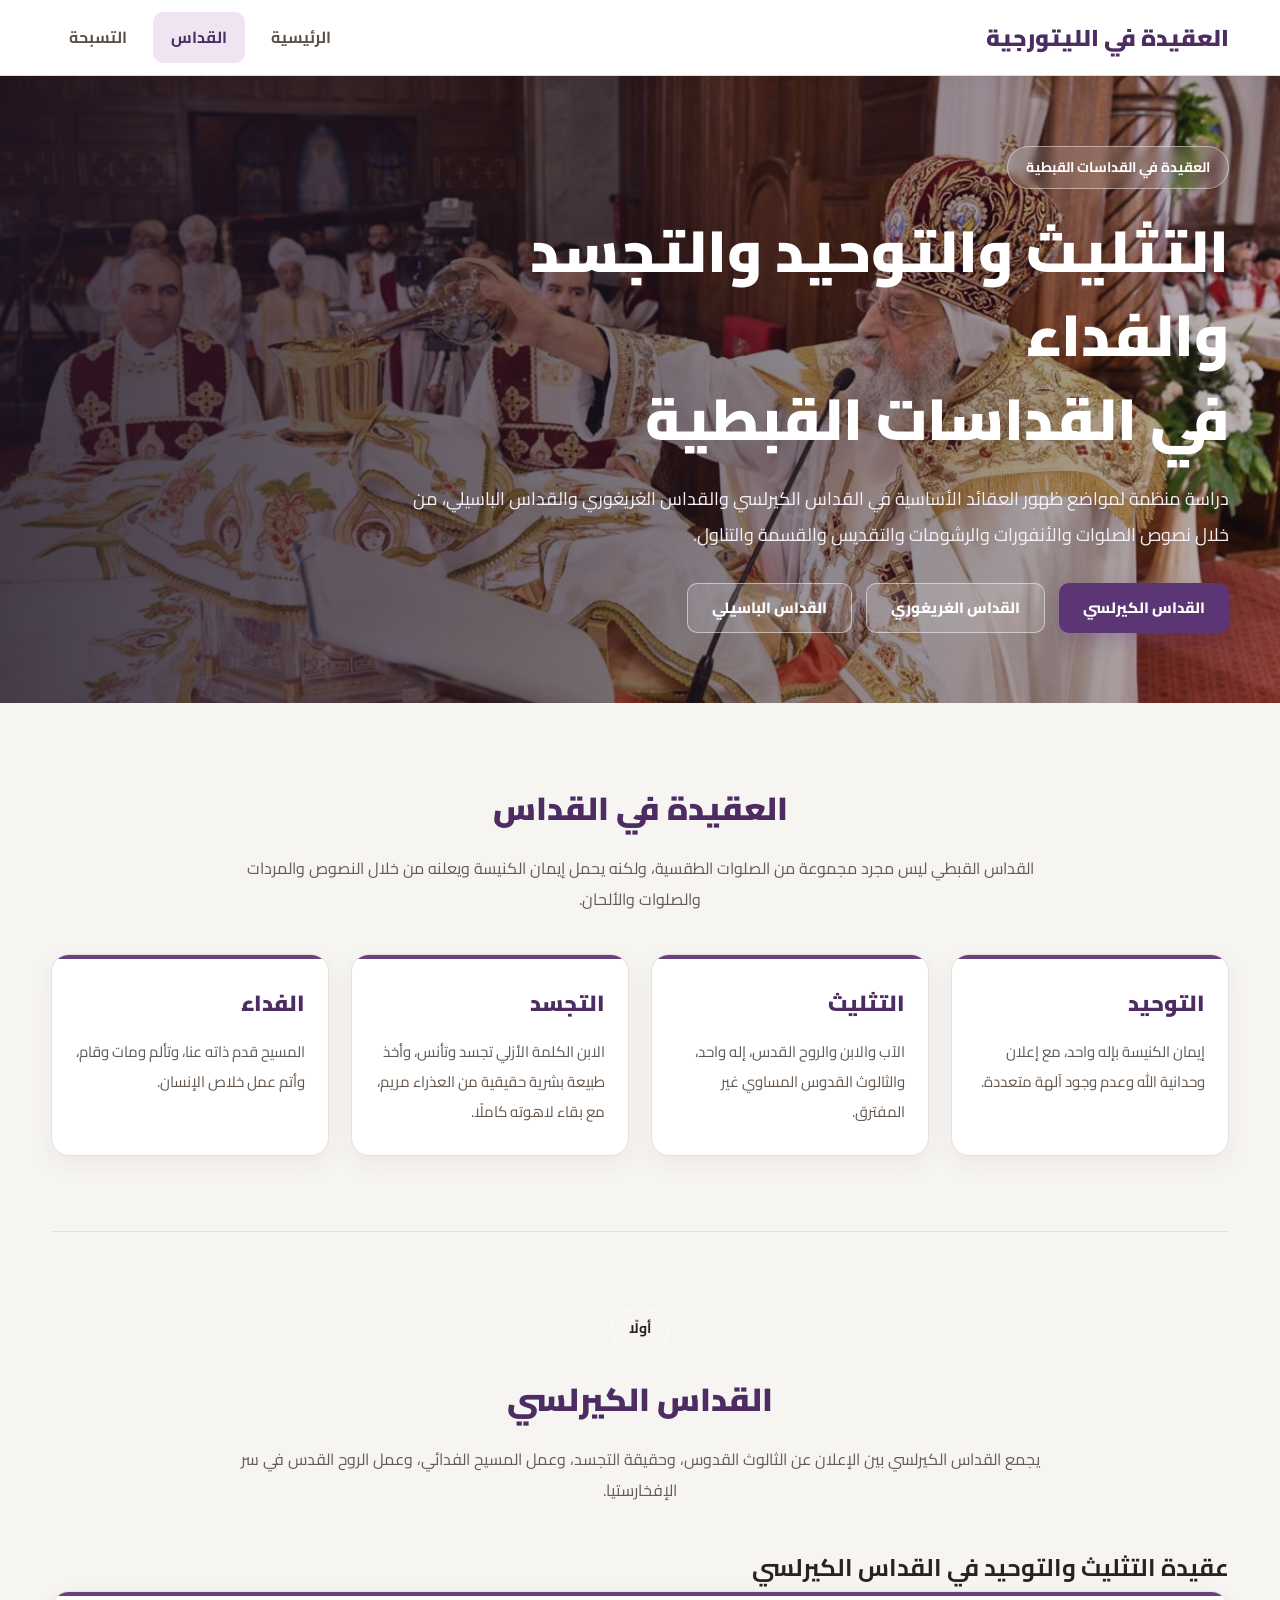
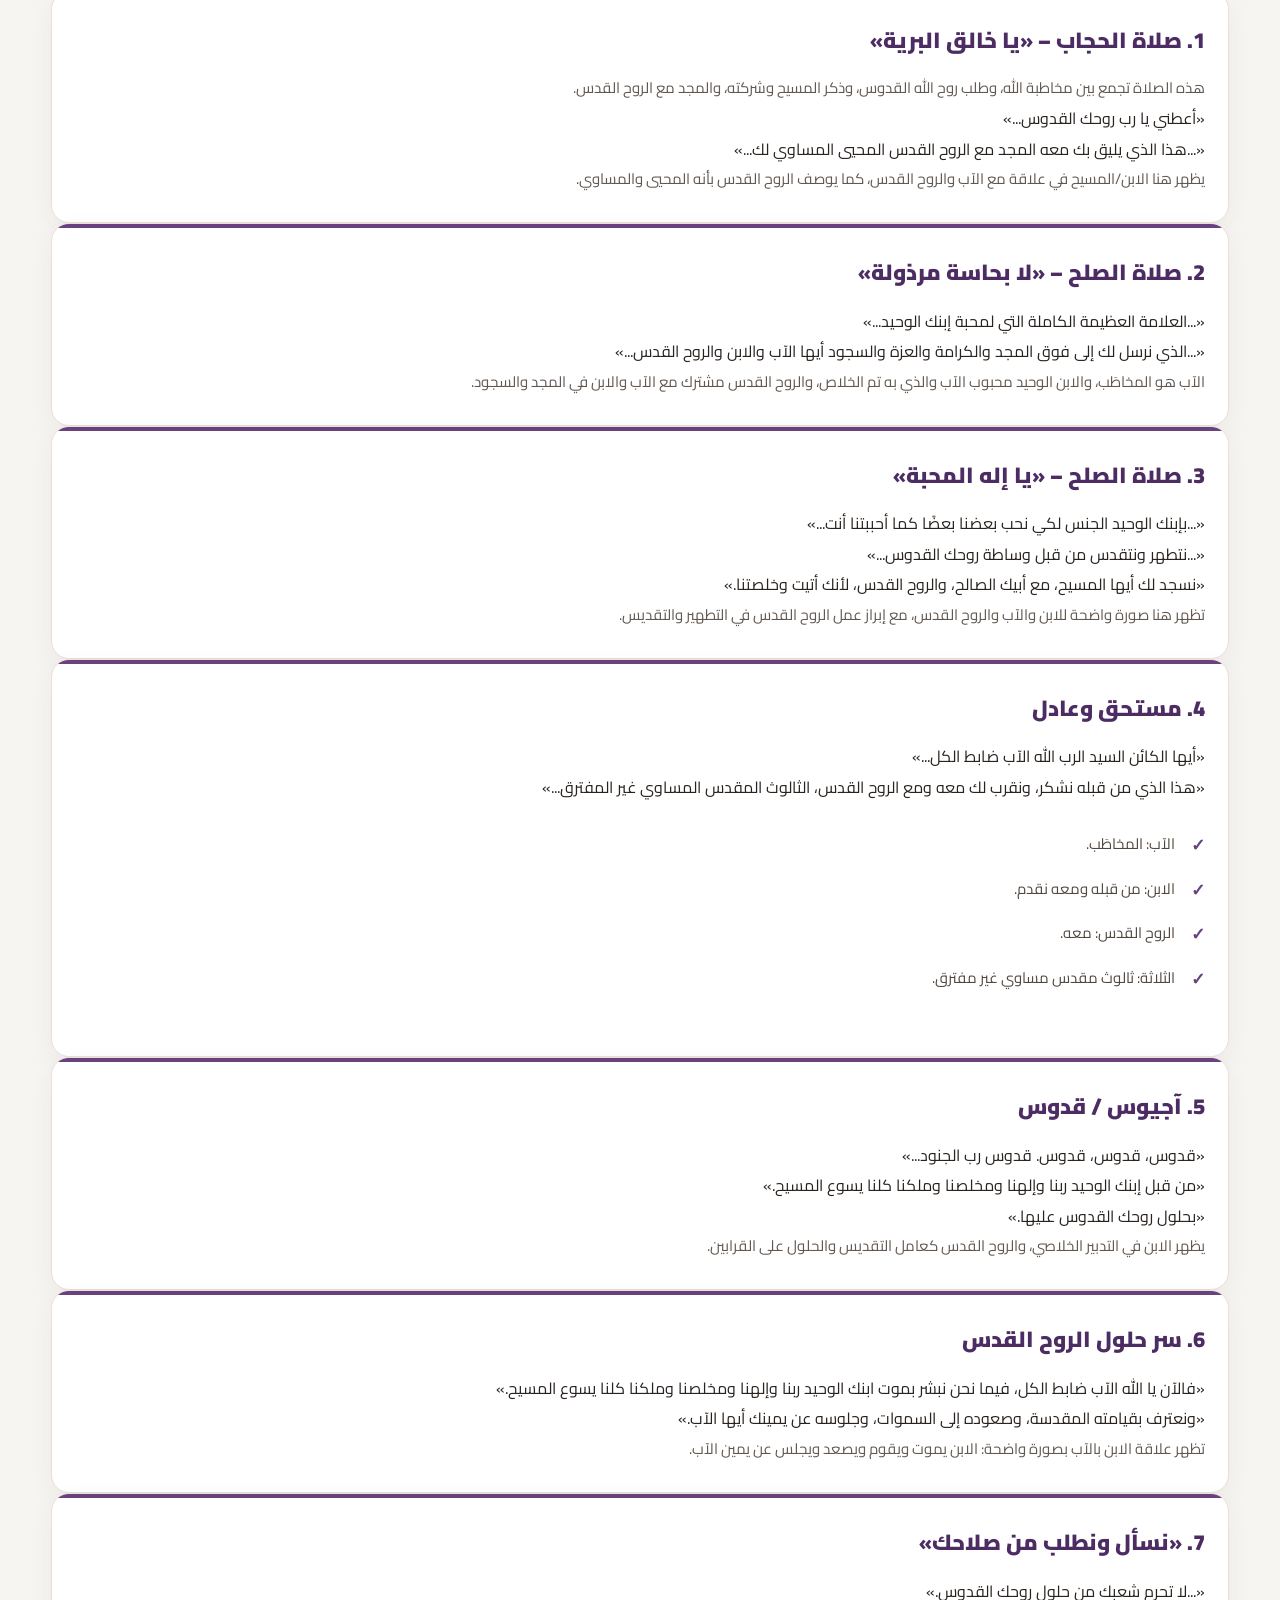
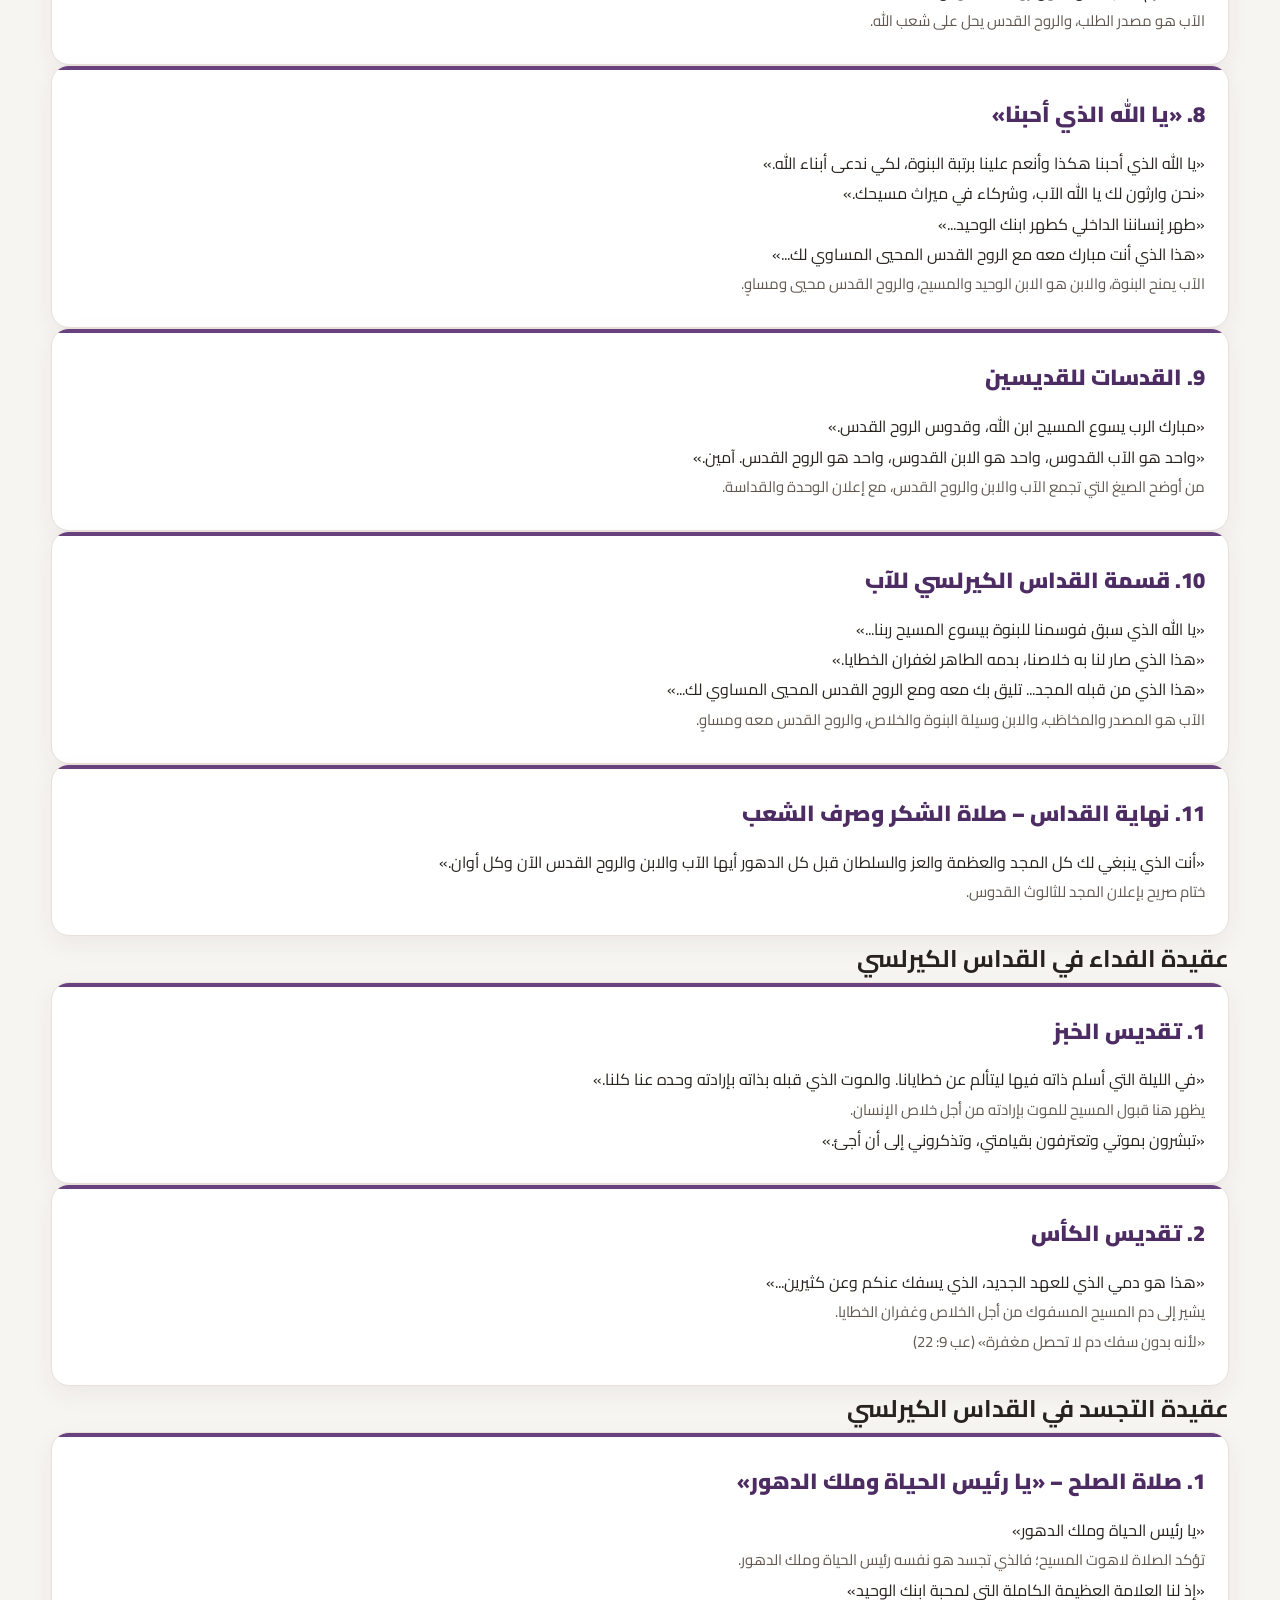
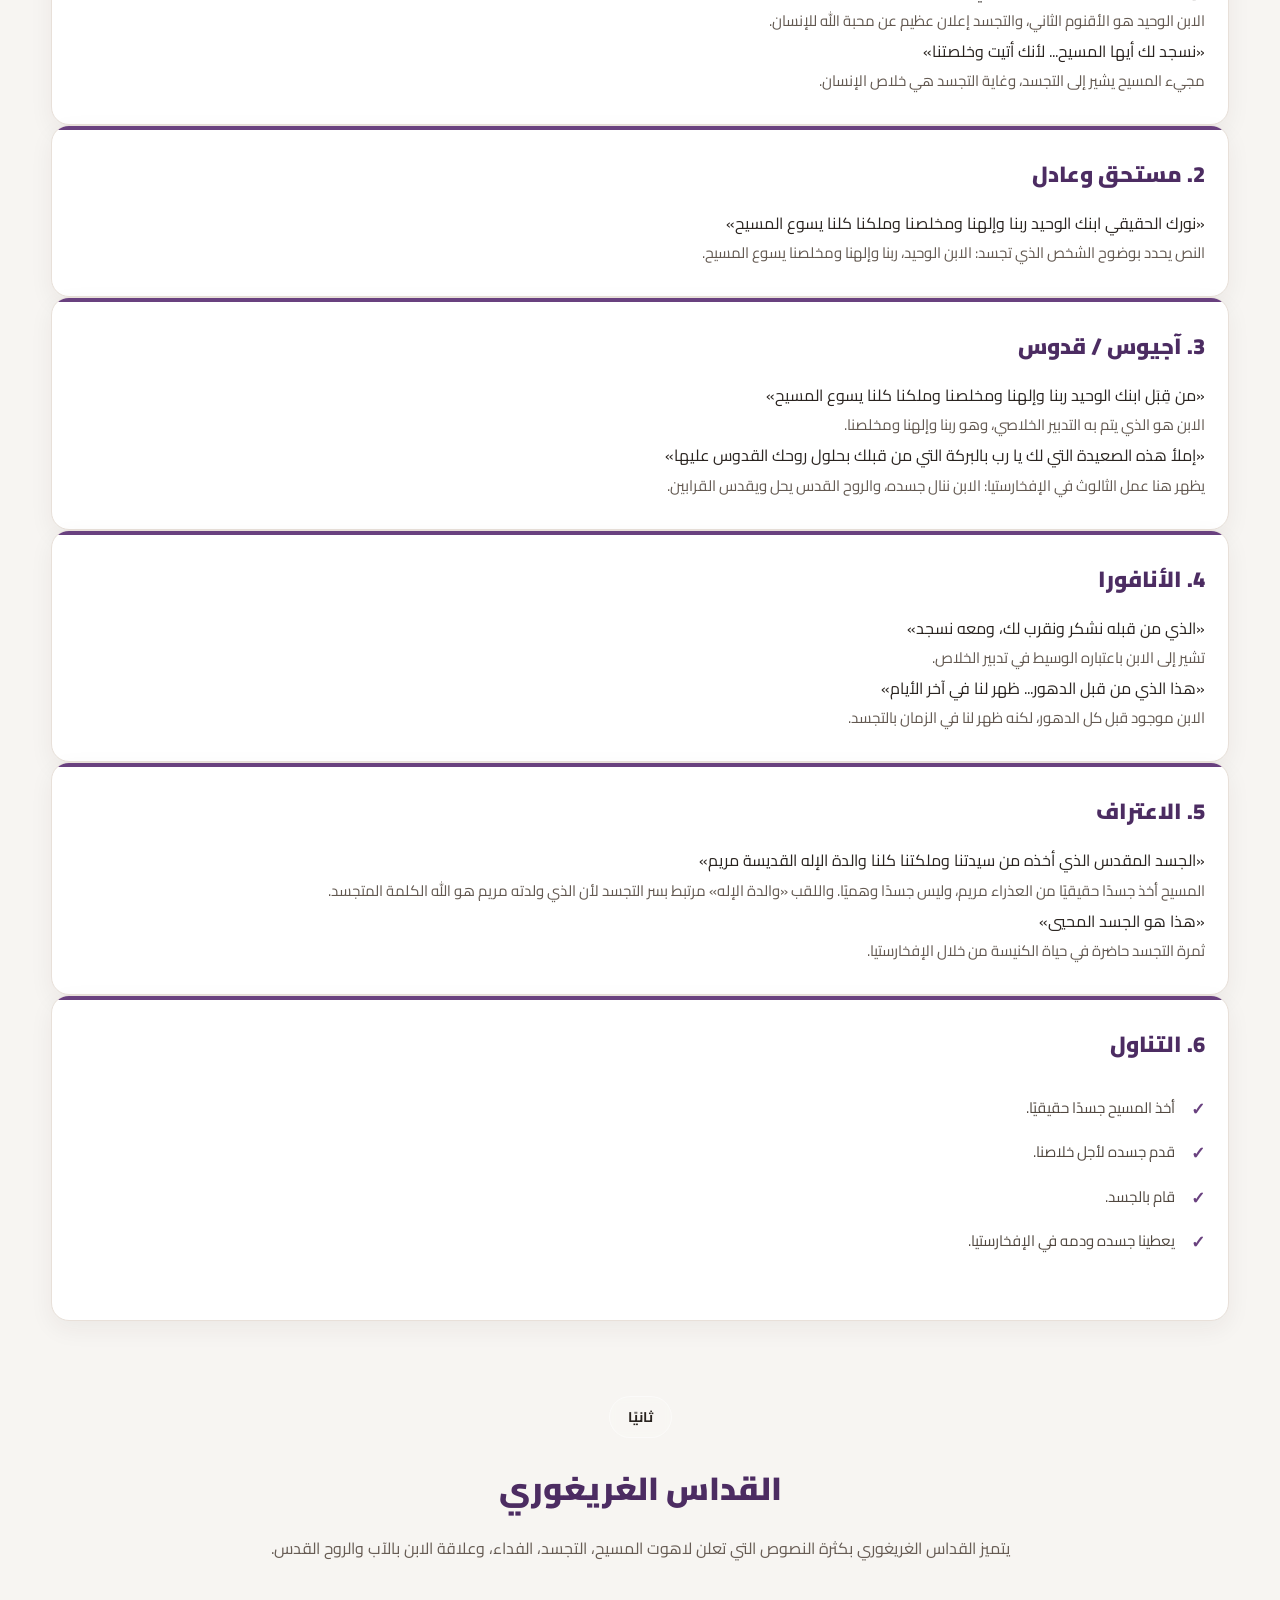
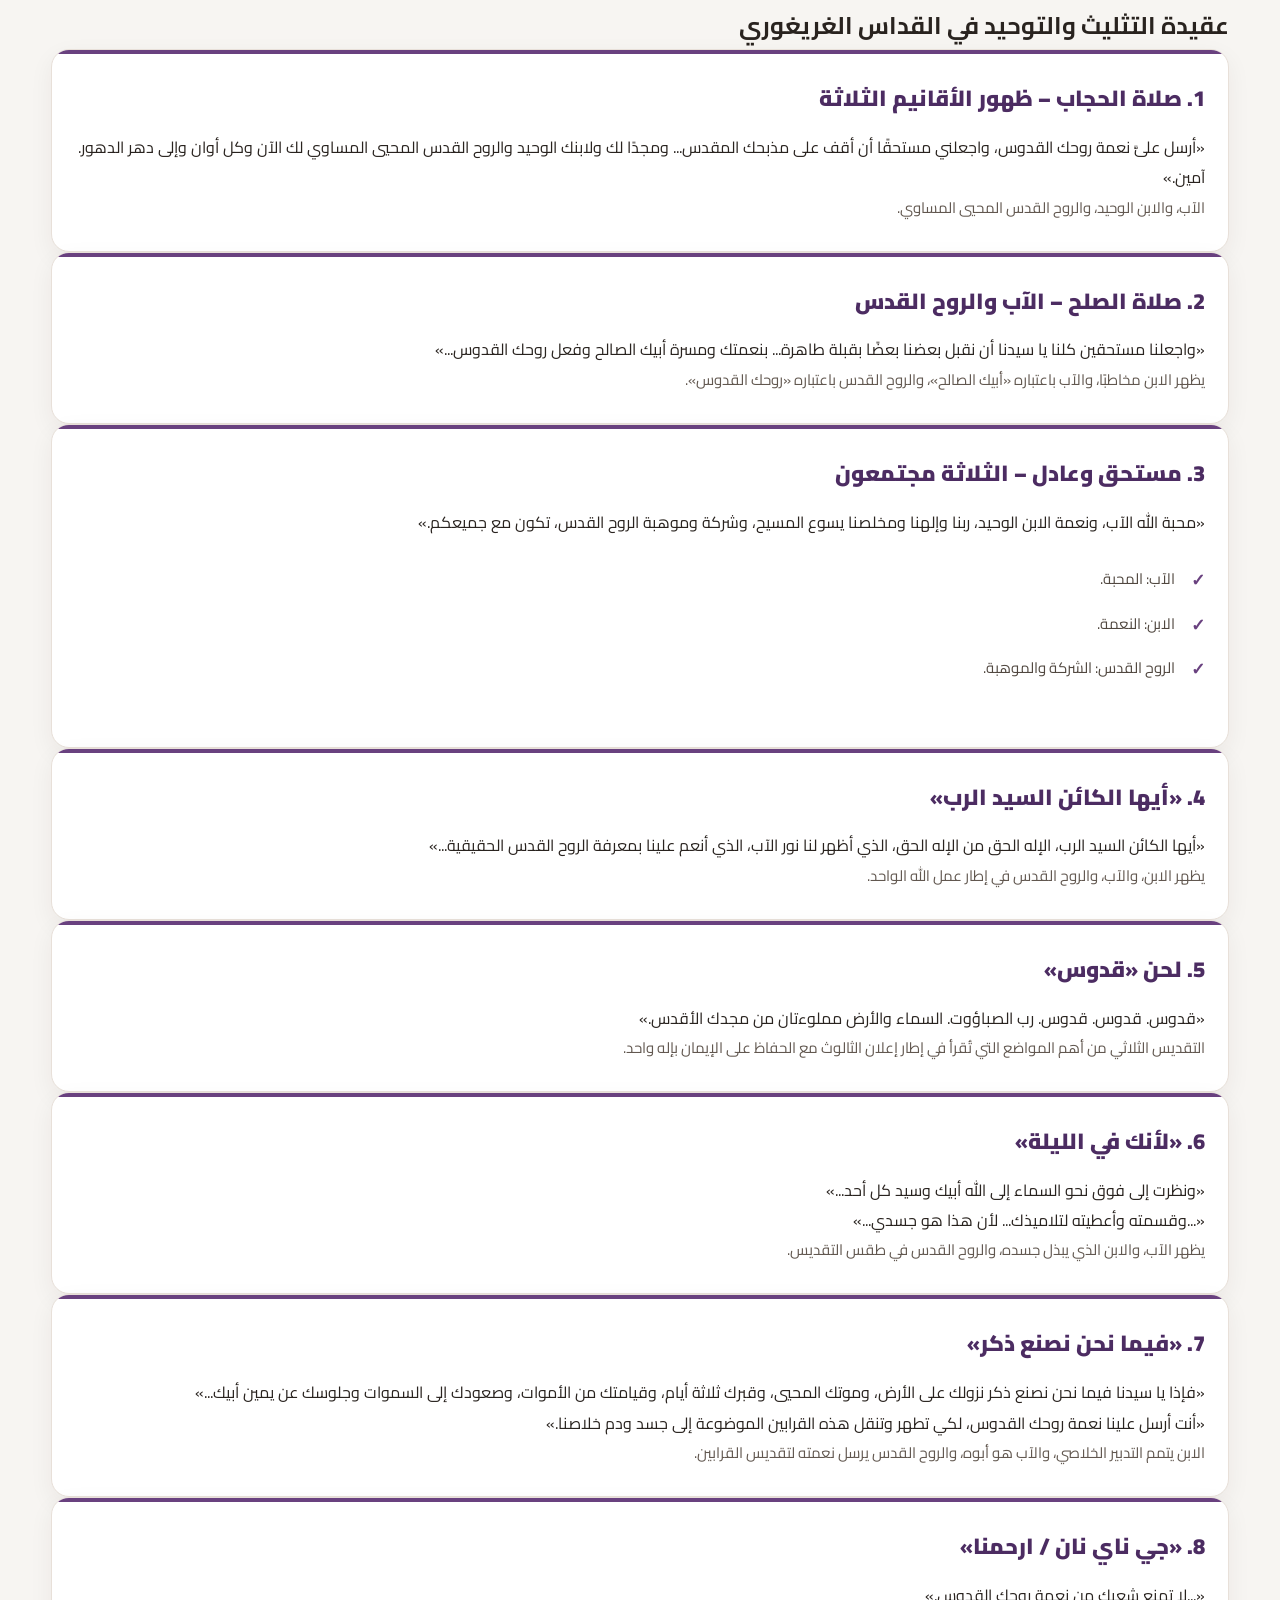
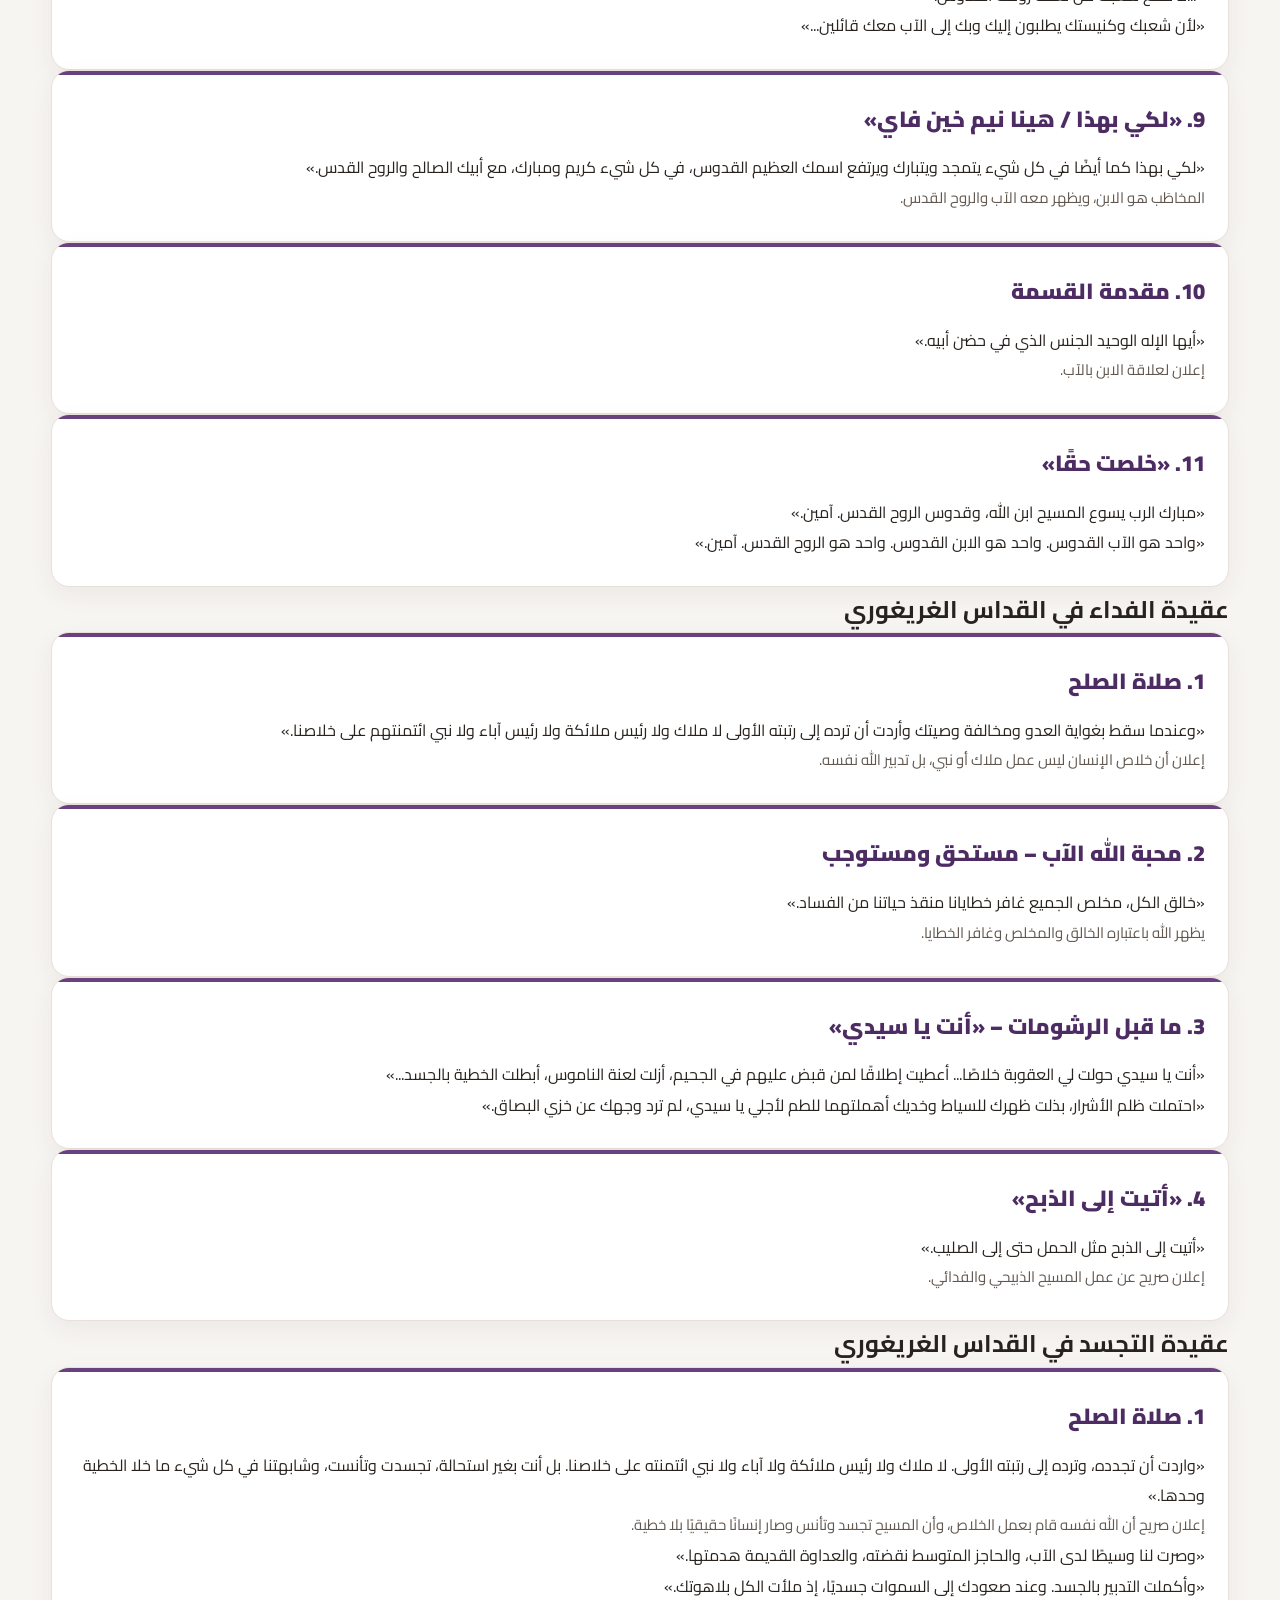
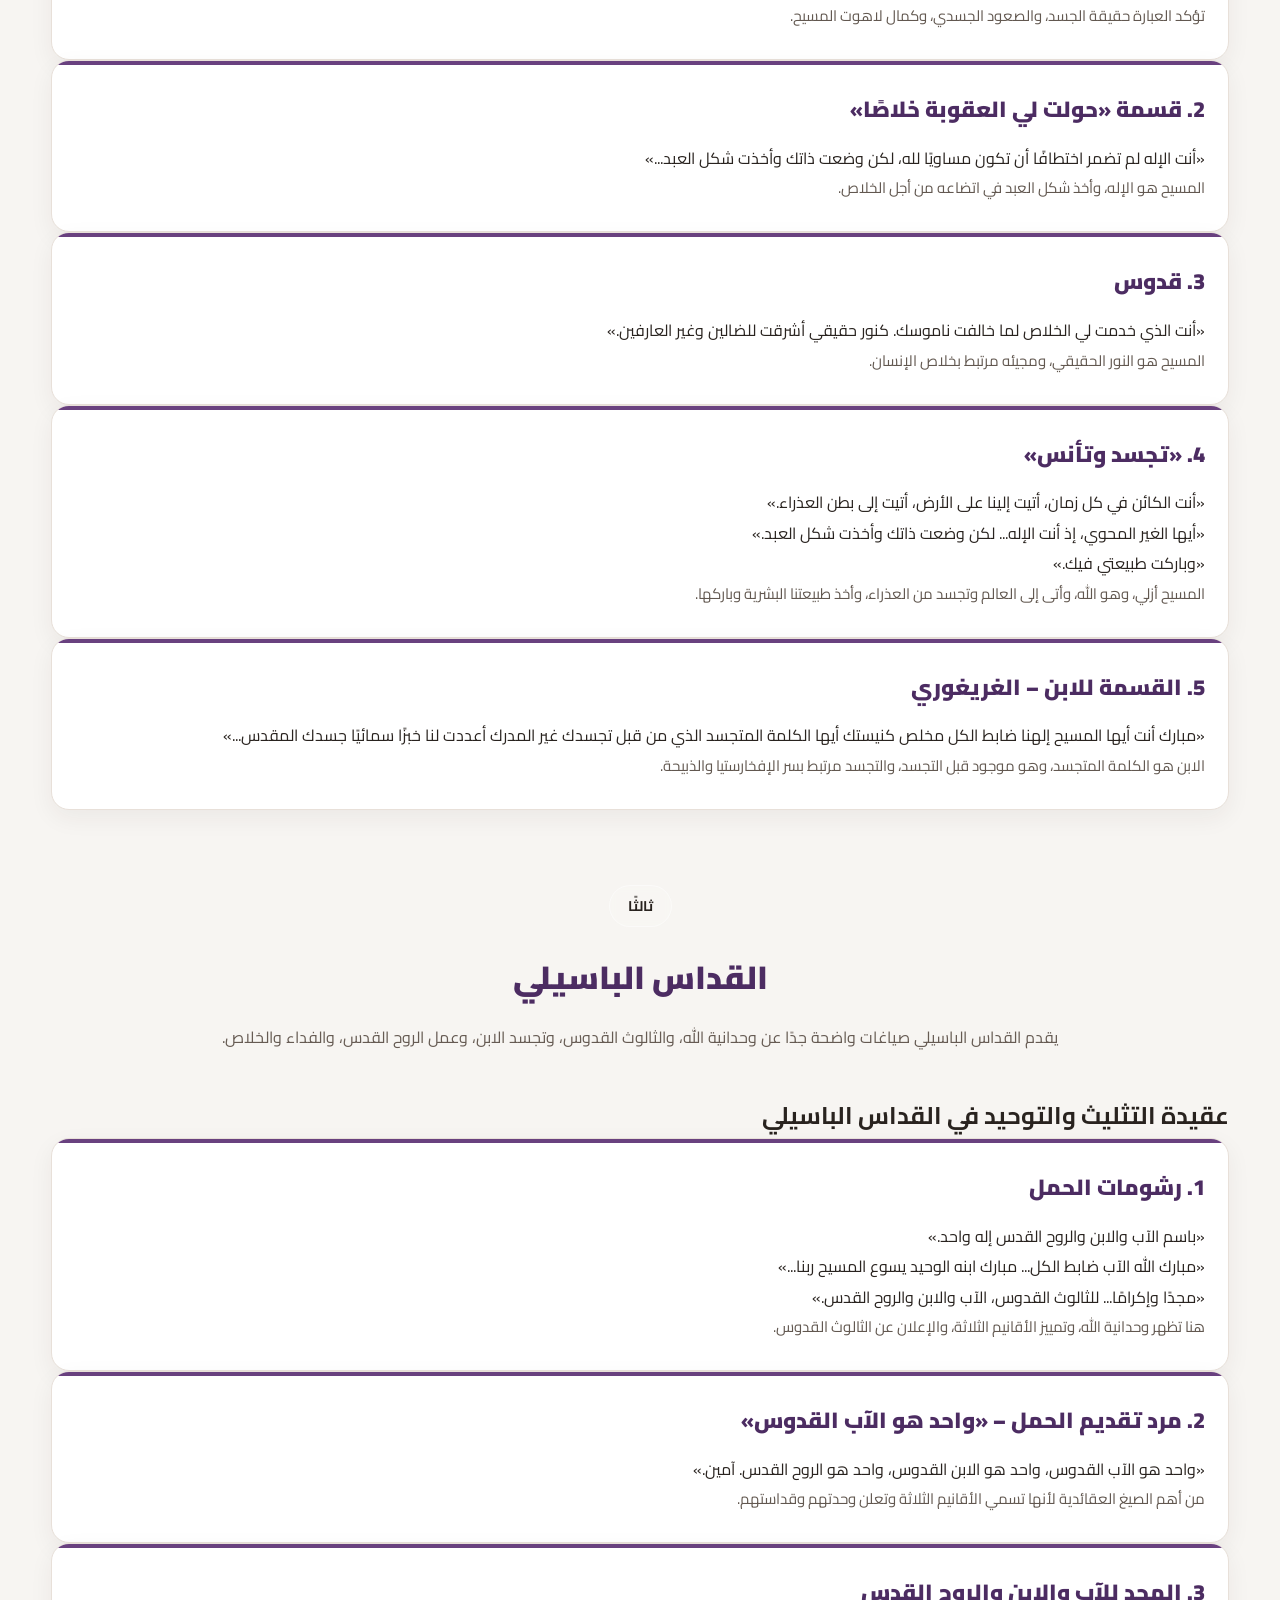
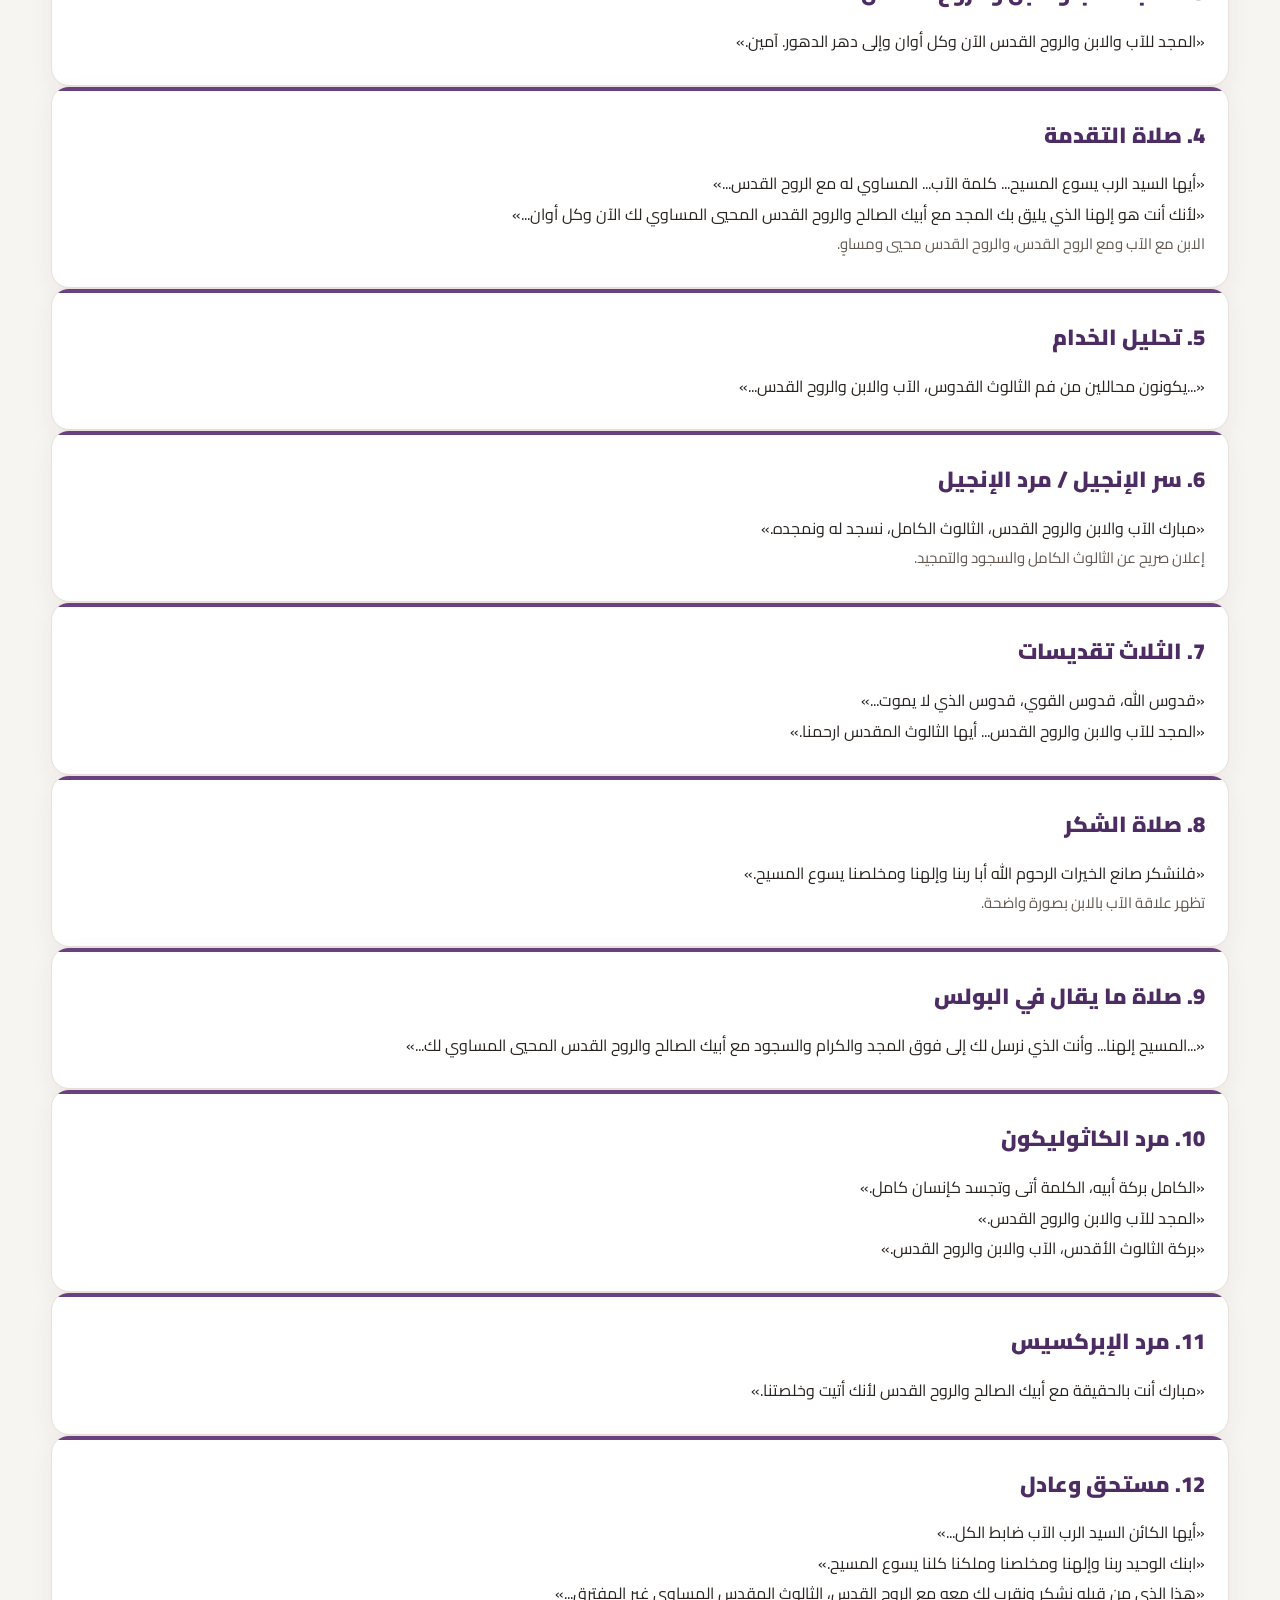
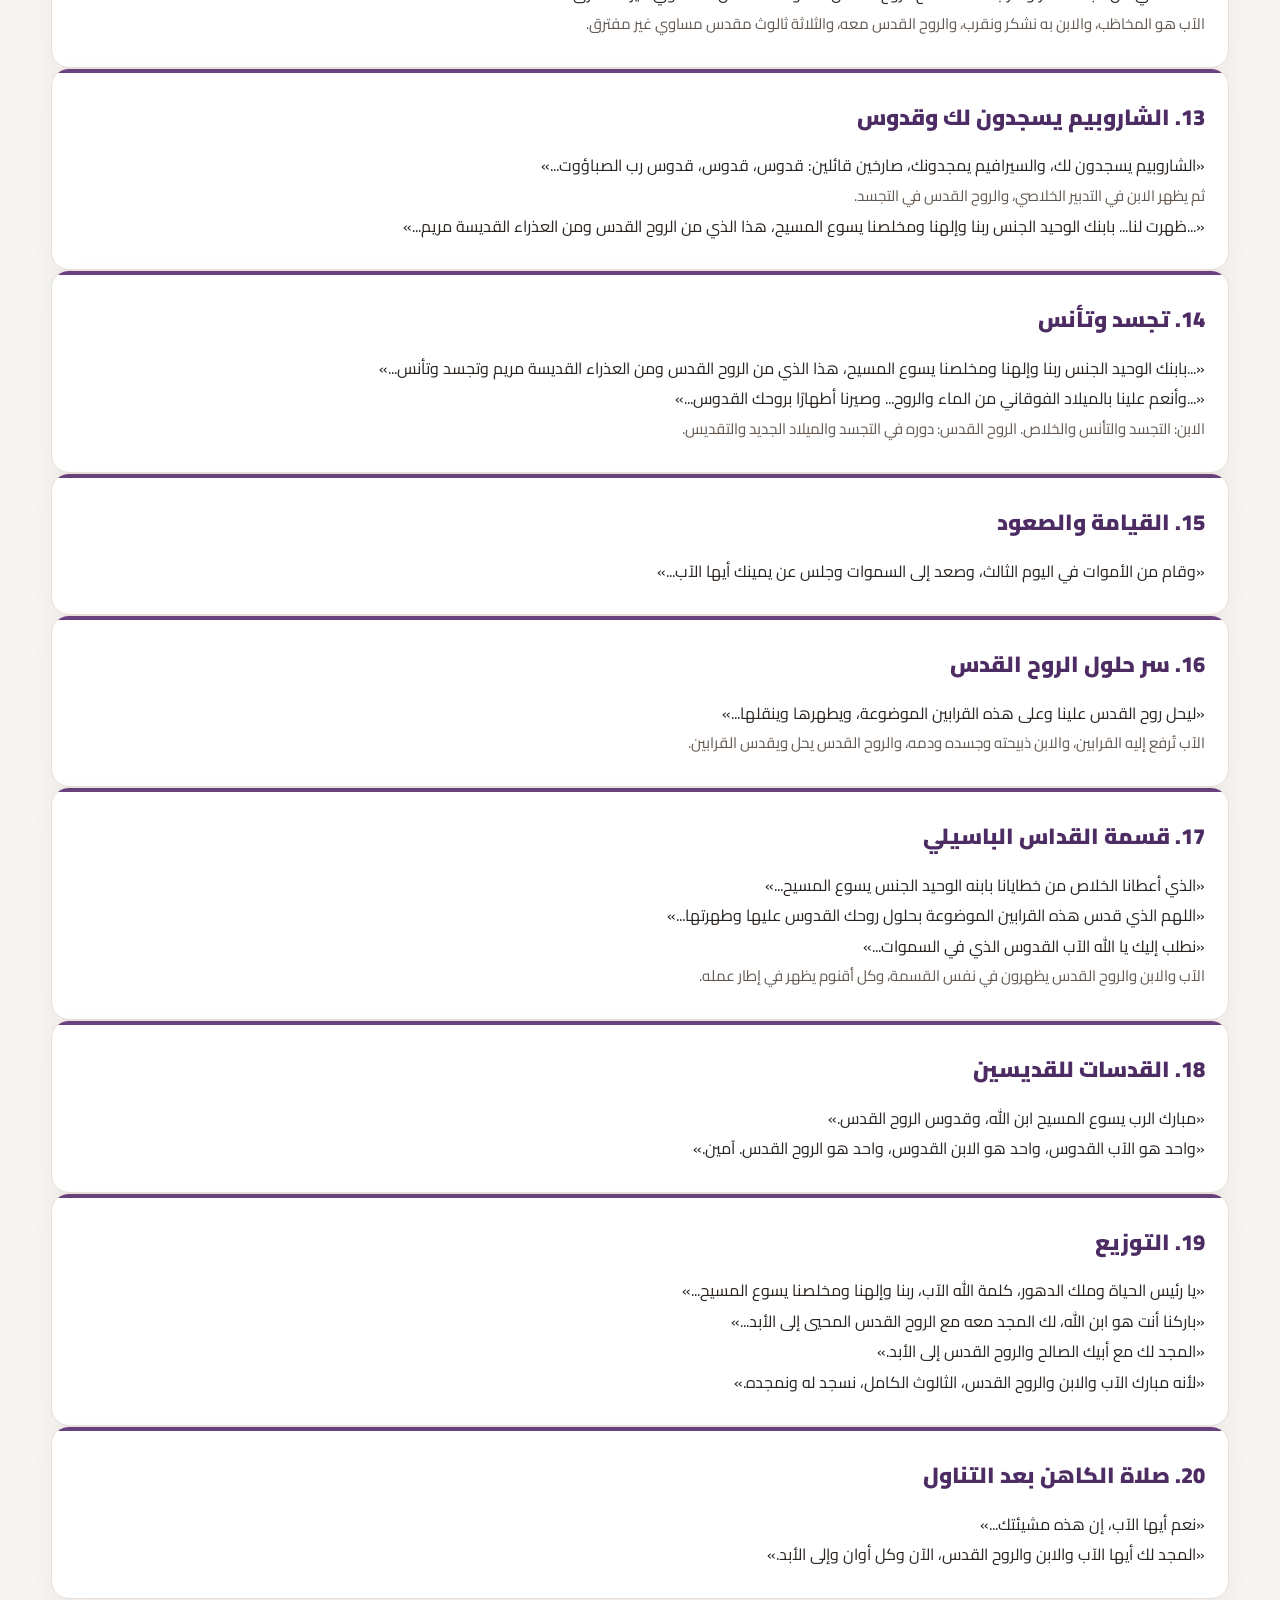
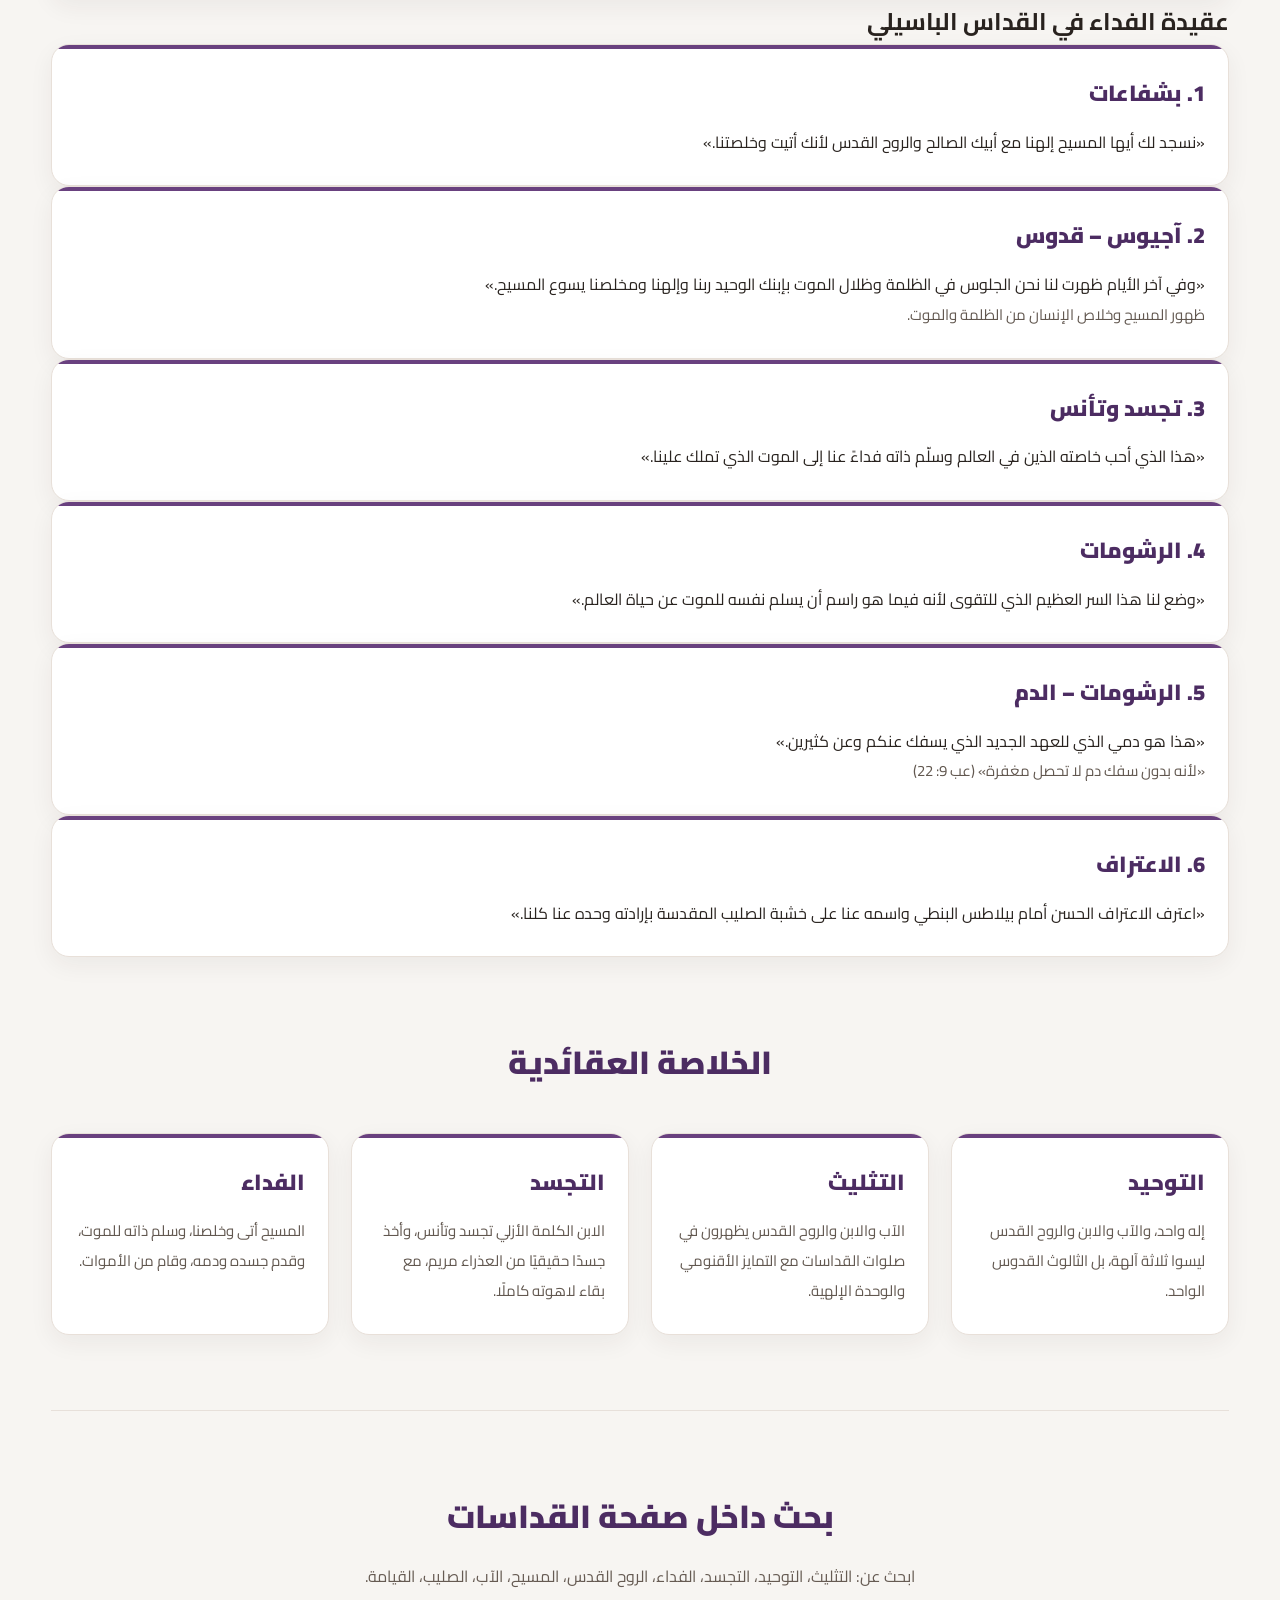
==== commit 3193bcd7: "Update website" ====
--- a/mass.html
+++ b/mass.html
@@ -5,1125 +5,1818 @@
   <meta charset="UTF-8" />
   <meta name="viewport" content="width=device-width, initial-scale=1.0" />
 
-  <title>العقيدة في القداس القبطي</title>
-
-  <!-- Google Font -->
+  <title>العقيدة في القداسات القبطية</title>
+
   <link rel="preconnect" href="https://fonts.googleapis.com">
   <link rel="preconnect" href="https://fonts.gstatic.com" crossorigin>
 
   <link
     href="https://fonts.googleapis.com/css2?family=Cairo:wght@400;500;600;700;800;900&display=swap"
     rel="stylesheet"
-  >
+  />
 
   <link rel="stylesheet" href="style.css" />
 </head>
 
 <body>
 
-  <!-- =========================
-       NAVBAR
-  ========================== -->
-
-  <header class="topbar">
-
-    <div class="container nav">
-
-      <div class="brand">
-        العقيدة في الليتورجية
-      </div>
-
-      <nav>
-
-        <a href="index.html">
-          الرئيسية
-        </a>
-
-        <a href="mass.html" class="active">
-          القداس
-        </a>
-
-        <a href="tasbeha.html">
-          التسبحة
-        </a>
-
-      </nav>
-
+<!-- =========================
+     NAVBAR
+========================= -->
+
+<header class="topbar">
+
+  <div class="container nav">
+
+    <div class="brand">
+      العقيدة في الليتورجية
     </div>
 
-  </header>
-
-
-  <!-- =========================
-       HERO
-  ========================== -->
-
-  <section class="hero hero-home">
-
-    <div class="overlay"></div>
-
-    <div class="container hero-content">
-
-      <span class="badge">
-        العقيدة في القداس القبطي
-      </span>
-
-      <h1>
-        التثليث والتوحيد والتجسد والفداء
-        <br>
-        في القداسات القبطية
-      </h1>
+    <nav>
+      <a href="index.html">الرئيسية</a>
+      <a href="mass.html" class="active">القداس</a>
+      <a href="tasbeha.html">التسبحة</a>
+    </nav>
+
+  </div>
+
+</header>
+
+
+<!-- =========================
+     HERO
+========================= -->
+
+<section class="hero hero-home">
+
+  <div class="overlay"></div>
+
+  <div class="container hero-content">
+
+    <span class="badge">
+      العقيدة في القداسات القبطية
+    </span>
+
+    <h1>
+      التثليث والتوحيد والتجسد والفداء
+      <br>
+      في القداسات القبطية
+    </h1>
+
+    <p>
+      دراسة منظمة لمواضع ظهور العقائد الأساسية في القداس الكيرلسي
+      والقداس الغريغوري والقداس الباسيلي، من خلال نصوص الصلوات
+      والأنفورات والرشومات والتقديس والقسمة والتناول.
+    </p>
+
+    <div class="hero-actions">
+
+      <a href="#kiryllos" class="btn primary">
+        القداس الكيرلسي
+      </a>
+
+      <a href="#gregory" class="btn secondary">
+        القداس الغريغوري
+      </a>
+
+      <a href="#basil" class="btn secondary">
+        القداس الباسيلي
+      </a>
+
+    </div>
+
+  </div>
+
+</section>
+
+
+<main class="container">
+
+
+<!-- =====================================================
+     مقدمة
+===================================================== -->
+
+<section class="section searchable">
+
+  <div class="section-head">
+
+    <h2>
+      العقيدة في القداس
+    </h2>
+
+    <p>
+      القداس القبطي ليس مجرد مجموعة من الصلوات الطقسية،
+      ولكنه يحمل إيمان الكنيسة ويعلنه من خلال النصوص والمردات
+      والصلوات والألحان.
+    </p>
+
+  </div>
+
+
+  <div class="cards four">
+
+    <article class="card">
+
+      <h3>
+        التوحيد
+      </h3>
 
       <p>
-        دراسة منظمة لأهم المواضع الليتورجية التي يظهر فيها الإيمان
-        بإله واحد في الثالوث القدوس، وسر تجسد الابن، وعمل الفداء
-        والخلاص في القداس القبطي.
+        إيمان الكنيسة بإله واحد، مع إعلان وحدانية الله
+        وعدم وجود آلهة متعددة.
       </p>
 
-      <div class="hero-actions">
-
-        <a href="#trinity" class="btn primary">
-          التثليث والتوحيد
-        </a>
-
-        <a href="#incarnation" class="btn secondary">
-          التجسد والفداء
-        </a>
-
-      </div>
-
-    </div>
-
-  </section>
-
-
-  <main class="container">
-
-
-    <!-- =========================
-         INTRODUCTION
-    ========================== -->
-
-    <section class="section searchable">
-
-      <div class="section-head">
-
-        <h2>
-          العقيدة في القداس
-        </h2>
-
-        <p>
-          القداس ليس مجرد مجموعة من الصلوات الطقسية، بل هو إعلان حي
-          للإيمان المسيحي. وفي نصوصه تظهر عقيدة التوحيد والثالوث
-          والتجسد والفداء بصورة مترابطة.
-        </p>
-
-      </div>
-
-
-      <div class="note-box">
-
-        <strong>الفكرة الأساسية:</strong>
-
-        الإيمان بإله واحد لا ينفصل عن الإيمان بالثالوث القدوس؛
-        فالآب والابن والروح القدس إله واحد، متمايزون في الأقانيم
-        ومتحدون في الجوهر، ويظهر عملهم المشترك في تدبير الخلاص
-        والتجسد والإفخارستيا.
-
-      </div>
-
-    </section>
-
-
-
-    <!-- =========================
-         TRINITY + UNITY
-    ========================== -->
-
-    <section
-      class="section searchable"
-      id="trinity"
-    >
-
-      <div class="section-head">
-
-        <h2>
-          أولًا: عقيدة التثليث والتوحيد
-        </h2>
-
-        <p>
-          التثليث والتوحيد عقيدة واحدة متكاملة: إله واحد في جوهره،
-          مثلث الأقانيم: الآب والابن والروح القدس.
-        </p>
-
-      </div>
-
-
-      <!-- BASILIAN -->
-
-      <article class="card">
-
-        <h3>
-          القداس الباسيلي
-        </h3>
-
-        <p>
-
-          تظهر العقيدة بوضوح منذ رشومات الحمل:
-
-          <br><br>
-
-          <strong>
-            «باسم الآب والابن والروح القدس إله واحد.»
-          </strong>
-
-          <br><br>
-
-          وهذه العبارة تجمع بين جوهر الإيمان:
-          <strong>الوحدانية + الثالوث.</strong>
-
-          <br><br>
-
-          ويظهر أيضًا:
-
-          <br>
-
-          «واحد هو الآب القدوس، واحد هو الابن القدوس،
-          واحد هو الروح القدس.»
-
-          <br><br>
-
-          ثم:
-
-          <br>
-
-          «المجد للآب والابن والروح القدس.»
-
-          <br><br>
-
-          وفي صلاة التقدمة:
-
-          <br>
-
-          «لأنك أنت هو إلهنا الذي يليق بك المجد
-          مع أبيك الصالح والروح القدس المحيي المساوي لك.»
-
-        </p>
-
-      </article>
-
-
-      <br><br>
-
-
-      <!-- BASILIAN WORTHY -->
-
-      <article class="card">
-
-        <h3>
-          «مستحق وعادل» — القداس الباسيلي
-        </h3>
-
-        <p>
-
-          تبدأ الصلاة بمخاطبة الآب:
-
-          <br><br>
-
-          «أيها الكائن السيد الرب الآب ضابط الكل...»
-
-          <br><br>
-
-          ثم يظهر الابن:
-
-          <br>
-
-          «ابنك الوحيد ربنا وإلهنا ومخلصنا وملكنا كلنا
-          يسوع المسيح.»
-
-          <br><br>
-
-          ثم:
-
-          <br>
-
-          «هذا الذي من قبله نشكر ونقرب لك معه مع الروح القدس،
-          الثالوث المقدس المساوي غير المفترق.»
-
-          <br><br>
-
-          وهنا تظهر العقيدة بصورة متكاملة:
-
-          <br>
-
-          <strong>
-            الآب ← المخاطَب
-            <br>
-            الابن ← من قبله نشكر ونقرب
-            <br>
-            الروح القدس ← معه
-            <br>
-            الثلاثة ← ثالوث مقدس، مساوي، غير مفترق
-          </strong>
-
-        </p>
-
-      </article>
-
-
-      <br><br>
-
-
-      <!-- GREGORIAN -->
-
-      <article class="card">
-
-        <h3>
-          القداس الغريغوري
-        </h3>
-
-        <p>
-
-          من أوضح النصوص:
-
-          <br><br>
-
-          «محبة الله الآب، ونعمة الابن الوحيد ربنا وإلهنا
-          ومخلصنا يسوع المسيح، وشركة وموهبة الروح القدس،
-          تكون مع جميعكم.»
-
-          <br><br>
-
-          وهنا يظهر:
-
-          <br>
-
-          <strong>
-            الآب → المحبة
-            <br>
-            الابن → النعمة
-            <br>
-            الروح القدس → الشركة والموهبة
-          </strong>
-
-          <br><br>
-
-          وفي صلاة الحجاب:
-
-          <br>
-
-          «أرسل عليَّ نعمة روحك القدوس... ومجدًا لك
-          ولابنك الوحيد والروح القدس المحيي المساوي لك.»
-
-        </p>
-
-      </article>
-
-
-      <br><br>
-
-
-      <!-- CYRIL -->
-
-      <article class="card">
-
-        <h3>
-          القداس الكيرلسي
-        </h3>
-
-        <p>
-
-          في صلاة الحجاب:
-
-          <br><br>
-
-          «أعطني يا رب روحك القدوس...»
-
-          <br><br>
-
-          وتختتم:
-
-          <br>
-
-          «...هذا الذي يليق بك معه المجد مع الروح القدس
-          المحيي المساوي لك.»
-
-          <br><br>
-
-          وفي «مستحق وعادل»:
-
-          <br>
-
-          «هذا الذي من قبله نشكر، ونقرب لك معه ومع الروح القدس،
-          الثالوث المقدس المساوي غير المفترق.»
-
-          <br><br>
-
-          وهكذا يجتمع في النص:
-
-          <br>
-
-          <strong>
-            الآب + الابن + الروح القدس
-            <br>
-            إله واحد وثالوث مقدس.
-          </strong>
-
-        </p>
-
-      </article>
-
-
-      <br><br>
-
-
-      <!-- HOLY -->
-
-      <article class="card">
-
-        <h3>
-          «القدسات للقديسين»
-        </h3>
-
-        <p>
-
-          من أوضح الصيغ الثالوثية:
-
-          <br><br>
-
-          «مبارك الرب يسوع المسيح ابن الله،
-          وقدوس الروح القدس.»
-
-          <br><br>
-
-          ثم يرد الشعب:
-
-          <br><br>
-
-          <strong>
-            «واحد هو الآب القدوس،
-            واحد هو الابن القدوس،
-            واحد هو الروح القدس. آمين.»
-          </strong>
-
-          <br><br>
-
-          وهي صيغة تجمع بين وحدانية الله
-          وتمايز الأقانيم الثلاثة.
-
-        </p>
-
-      </article>
-
-    </section>
-
-
-
-    <!-- =========================
-         INCARNATION
-    ========================== -->
-
-    <section
-      class="section searchable"
-      id="incarnation"
-    >
-
-      <div class="section-head">
-
-        <h2>
-          ثانيًا: عقيدة التجسد
-        </h2>
-
-        <p>
-          التجسد هو أخذ الابن الكلمة طبيعتنا البشرية الحقيقية
-          مع بقاء لاهوته كاملًا.
-        </p>
-
-      </div>
-
-
-      <!-- GREGORIAN -->
-
-      <article class="card">
-
-        <h3>
-          التجسد في القداس الغريغوري
-        </h3>
-
-        <p>
-
-          في صلاة الصلح:
-
-          <br><br>
-
-          «بل أنت بغير استحالة، تجسد وتأنست،
-          وشابهتنا في كل شيء ما خلا الخطية وحدها.»
-
-          <br><br>
-
-          وهذا يعلن بوضوح:
-
-          <br>
-
-          <strong>
-            المسيح هو الله الذي تجسد.
-          </strong>
-
-          <br><br>
-
-          ثم:
-
-          <br>
-
-          «أكملت التدبير بالجسد،
-          وعند صعودك إلى السموات جسديًا،
-          إذ ملأت الكل بلاهوتك.»
-
-          <br><br>
-
-          فالتجسد لم يكن تغييرًا في اللاهوت،
-          بل اتحاد الابن بالطبيعة البشرية.
-
-        </p>
-
-      </article>
-
-
-      <br><br>
-
-
-      <!-- BASILIAN -->
-
-      <article class="card">
-
-        <h3>
-          التجسد في القداس الباسيلي
-        </h3>
-
-        <p>
-
-          في «تجسد وتأنس»:
-
-          <br><br>
-
-          «بابنك الوحيد الجنس ربنا وإلهنا ومخلصنا
-          يسوع المسيح، هذا الذي من الروح القدس
-          ومن العذراء القديسة مريم وتجسد وتأنس.»
-
-          <br><br>
-
-          وهنا يظهر:
-
-          <br>
-
-          <strong>
-            الابن → الذي تجسد
-            <br>
-            الروح القدس → حاضر في سر التجسد
-            <br>
-            العذراء مريم → التي أخذ منها الابن جسده
-          </strong>
-
-        </p>
-
-      </article>
-
-
-      <br><br>
-
-
-      <!-- CYRIL -->
-
-      <article class="card">
-
-        <h3>
-          التجسد في القداس الكيرلسي
-        </h3>
-
-        <p>
-
-          في «مستحق وعادل»:
-
-          <br><br>
-
-          «نورك الحقيقي ابنك الوحيد ربنا وإلهنا
-          ومخلصنا وملكنا كلنا يسوع المسيح.»
-
-          <br><br>
-
-          وفي الاعتراف:
-
-          <br>
-
-          «الجسد المقدس الذي أخذه من سيدتنا وملكتنا كلنا
-          والدة الإله القديسة مريم.»
-
-          <br><br>
-
-          وهذا يؤكد أن المسيح أخذ جسدًا حقيقيًا
-          من العذراء مريم.
-
-          <br><br>
-
-          «هذا هو الجسد المحيي.»
-
-          <br><br>
-
-          فثمرة التجسد مرتبطة أيضًا بسر الإفخارستيا.
-
-        </p>
-
-      </article>
-
-
-      <br><br>
-
-
-      <!-- GREGORIAN DIVISION -->
-
-      <article class="card">
-
-        <h3>
-          قسمة «للإبن» — الغريغوري
-        </h3>
-
-        <p>
-
-          «مبارك أنت أيها المسيح إلهنا ضابط الكل،
-          مخلص كنيستك، أيها الكلمة المتجسد...»
-
-          <br><br>
-
-          هنا نجد:
-
-          <br>
-
-          <strong>
-            الابن = الكلمة
-            <br>
-            الكلمة = المسيح
-            <br>
-            المسيح = الله
-            <br>
-            الكلمة صار متجسدًا
-          </strong>
-
-        </p>
-
-      </article>
-
-    </section>
-
-
-
-    <!-- =========================
-         REDEMPTION
-    ========================== -->
-
-    <section
-      class="section searchable"
-      id="redemption"
-    >
-
-      <div class="section-head">
-
-        <h2>
-          ثالثًا: عقيدة الفداء
-        </h2>
-
-        <p>
-          يعلن القداس أن المسيح قدم ذاته بإرادته من أجل خلاص
-          الإنسان، وأن موته وقيامته هما في قلب التدبير الخلاصي.
-        </p>
-
-      </div>
-
-
-      <!-- BASILIAN -->
-
-      <article class="card">
-
-        <h3>
-          الفداء في القداس الباسيلي
-        </h3>
-
-        <p>
-
-          في «بشفاعات»:
-
-          <br><br>
-
-          «نسجد لك أيها المسيح إلهنا مع أبيك الصالح
-          والروح القدس لأنك أتيت وخلصتنا.»
-
-          <br><br>
-
-          وفي «تجسد وتأنس»:
-
-          <br>
-
-          «هذا الذي أحب خاصته الذين في العالم
-          وسلّم ذاته فداءً عنا إلى الموت.»
-
-          <br><br>
-
-          وفي الرشومات:
-
-          <br>
-
-          «هذا هو دمي الذي للعهد الجديد
-          الذي يسفك عنكم وعن كثيرين.»
-
-          <br><br>
-
-          وهو إعلان مباشر عن الذبيحة والفداء.
-
-        </p>
-
-      </article>
-
-
-      <br><br>
-
-
-      <!-- GREGORIAN -->
-
-      <article class="card">
-
-        <h3>
-          الفداء في القداس الغريغوري
-        </h3>
-
-        <p>
-
-          في صلاة الصلح:
-
-          <br><br>
-
-          «وعندما سقط بغواية العدو ومخالفة وصيتك
-          وأردت أن ترده إلى رتبته الأولى...»
-
-          <br><br>
-
-          ثم يظهر عمل المسيح الخلاصي:
-
-          <br>
-
-          «أنت يا سيدي حولت لي العقوبة خلاصًا.»
-
-          <br><br>
-
-          وكذلك:
-
-          <br>
-
-          «أتيت إلى الذبح مثل الحمل حتى إلى الصليب.»
-
-          <br><br>
-
-          وتظهر في هذه النصوص:
-
-          <br>
-
-          <strong>
-            التجسد → الآلام → الصليب → الخلاص.
-          </strong>
-
-        </p>
-
-      </article>
-
-
-      <br><br>
-
-
-      <!-- CYRIL -->
-
-      <article class="card">
-
-        <h3>
-          الفداء في القداس الكيرلسي
-        </h3>
-
-        <p>
-
-          في تقديس الخبز:
-
-          <br><br>
-
-          «في الليلة التي أسلم ذاته فيها
-          ليتألم عن خطايانا.»
-
-          <br><br>
-
-          ثم:
-
-          <br>
-
-          «والموت الذي قبله بذاته بإرادته وحده
-          عنا كلنا.»
-
-          <br><br>
-
-          ويعلن القداس أيضًا:
-
-          <br>
-
-          «تبشرون بموتي وتعترفون بقيامتي،
-          وتذكروني إلى أن أجيء.»
-
-          <br><br>
-
-          وهكذا يرتبط الفداء بالموت والقيامة
-          وذكر عمل المسيح الخلاصي في الإفخارستيا.
-
-        </p>
-
-      </article>
-
-    </section>
-
-
-
-    <!-- =========================
-         HOLY SPIRIT
-    ========================== -->
-
-    <section class="section searchable">
-
-      <div class="section-head">
-
-        <h2>
-          رابعًا: عمل الروح القدس في الإفخارستيا
-        </h2>
-
-        <p>
-          لا يظهر الروح القدس في القداس كمجرد اسم ضمن الثالوث،
-          بل يظهر عمله في حلول الروح القدس وتقديس القرابين.
-        </p>
-
-      </div>
-
-
-      <article class="card">
-
-        <h3>
-          سر حلول الروح القدس
-        </h3>
-
-        <p>
-
-          في القداس الكيرلسي:
-
-          <br><br>
-
-          «لا تحرم شعبك من حلول روحك القدوس.»
-
-          <br><br>
-
-          وفي القداس الباسيلي:
-
-          <br>
-
-          «ليحل روحك القدوس علينا وعلى هذه القرابين
-          الموضوعة ويطهرها وينقلها...»
-
-          <br><br>
-
-          وهنا يظهر البناء الليتورجي:
-
-          <br>
-
-          <strong>
-            الآب → تُرفع إليه القرابين
-            <br>
-            الابن → ذبيحته وجسده ودمه
-            <br>
-            الروح القدس → يحل ويقدس القرابين
-          </strong>
-
-        </p>
-
-      </article>
-
-    </section>
-
-
-
-    <!-- =========================
-         EUCHARIST
-    ========================== -->
-
-    <section class="section searchable">
-
-      <div class="section-head">
-
-        <h2>
-          خامسًا: التجسد والفداء في الإفخارستيا
-        </h2>
-
-        <p>
-          يرتبط سر الإفخارستيا بالتجسد والفداء ارتباطًا مباشرًا؛
-          فالذي أخذ الجسد الحقيقي هو نفسه الذي قدم ذاته
-          لأجل خلاصنا.
-        </p>
-
-      </div>
-
-
-      <div class="cards four">
-
-        <article class="card">
-
-          <h3>
-            الجسد
-          </h3>
-
-          <p>
-            المسيح أخذ جسدًا حقيقيًا من العذراء،
-            وهذا الجسد هو الجسد المحيي الذي نتناوله.
-          </p>
-
-        </article>
-
-
-        <article class="card">
-
-          <h3>
-            الدم
-          </h3>
-
-          <p>
-            «هذا هو دمي الذي للعهد الجديد
-            الذي يسفك عنكم وعن كثيرين.»
-          </p>
-
-        </article>
-
-
-        <article class="card">
-
-          <h3>
-            الصليب
-          </h3>
-
-          <p>
-            الذبيحة تشير إلى عمل المسيح الفدائي
-            وموته بإرادته من أجل خلاص الإنسان.
-          </p>
-
-        </article>
-
-
-        <article class="card">
-
-          <h3>
-            القيامة
-          </h3>
-
-          <p>
-            «تبشرون بموتي وتعترفون بقيامتي،
-            وتذكروني إلى أن أجيء.»
-          </p>
-
-        </article>
-
-      </div>
-
-    </section>
-
-
-
-    <!-- =========================
-         THREE MASSES
-    ========================== -->
-
-    <section class="section searchable">
-
-      <div class="section-head">
-
-        <h2>
-          القداسات الثلاثة
-        </h2>
-
-        <p>
-          تختلف الصياغات الليتورجية، لكن العقيدة المعلنة واحدة.
-        </p>
-
-      </div>
-
-
-      <div class="cards four">
-
-        <article class="card">
-
-          <h3>
-            الكيرلسي
-          </h3>
-
-          <p>
-            يتميز بغنى نصوصه في التثليث والتوحيد،
-            والتجسد، والفداء، وحلول الروح القدس.
-          </p>
-
-        </article>
-
-
-        <article class="card">
-
-          <h3>
-            الغريغوري
-          </h3>
-
-          <p>
-            يبرز بصورة قوية لاهوت المسيح وتجسده،
-            وعمله الفدائي من أجل الإنسان.
-          </p>
-
-        </article>
-
-
-        <article class="card">
-
-          <h3>
-            الباسيلي
-          </h3>
-
-          <p>
-            يحتوي على صيغ واضحة جدًا عن الثالوث،
-            والتجسد، والذبيحة، وحلول الروح القدس.
-          </p>
-
-        </article>
-
-      </div>
-
-    </section>
-
-
-
-    <!-- =========================
-         SEARCH
-    ========================== -->
-
-    <section class="section">
-
-      <div class="section-head">
-
-        <h2>
-          بحث داخل صفحة القداس
-        </h2>
-
-        <p>
-          ابحث عن: التثليث، التوحيد، التجسد، الفداء،
-          الروح القدس، الصليب، القيامة...
-        </p>
-
-      </div>
-
-
-      <div class="search-box">
-
-        <input
-          type="text"
-          id="searchInput"
-          placeholder="ابحث في محتوى القداس..."
-        />
-
-        <button id="searchBtn">
-          بحث
-        </button>
-
-      </div>
-
-    </section>
-
-
-
-    <!-- =========================
-         SUMMARY
-    ========================== -->
-
-    <section class="section searchable">
-
-      <div class="section-head">
-
-        <h2>
-          الخلاصة العقائدية
-        </h2>
-
-      </div>
-
-
-      <div class="note-box">
-
-        <strong>
-          التوحيد والتثليث:
-        </strong>
-
-        إله واحد في جوهره، مثلث الأقانيم:
-        الآب والابن والروح القدس.
-
-        <br><br>
-
-        <strong>
-          التجسد:
-        </strong>
-
-        الابن الكلمة الأزلي أخذ طبيعتنا البشرية الحقيقية
-        من العذراء مريم دون أن يتغير لاهوته.
-
-        <br><br>
-
-        <strong>
-          الفداء:
-        </strong>
-
-        المسيح قدم ذاته بإرادته، وتألم ومات وقام
-        من أجل خلاص الإنسان.
-
-        <br><br>
-
-        <strong>
-          عمل الروح القدس:
-        </strong>
-
-        يحل ويقدس ويعمل في حياة الكنيسة وفي سر الإفخارستيا.
-
-        <br><br>
-
-        وبذلك تظهر العقائد الأربع داخل القداس
-        كمنظومة واحدة مترابطة وليست موضوعات منفصلة.
-
-      </div>
-
-    </section>
-
-  </main>
-
-
-
-  <!-- =========================
-       FOOTER
-  ========================== -->
-
-  <footer class="footer">
-
-    <div class="container">
+    </article>
+
+
+    <article class="card">
+
+      <h3>
+        التثليث
+      </h3>
 
       <p>
-        © موقع العقيدة في الليتورجية — القداس
+        الآب والابن والروح القدس، إله واحد،
+        والثالوث القدوس المساوي غير المفترق.
       </p>
 
-    </div>
-
-  </footer>
-
-
-
-  <!-- JAVASCRIPT -->
-
-  <script src="script.js"></script>
+    </article>
+
+
+    <article class="card">
+
+      <h3>
+        التجسد
+      </h3>
+
+      <p>
+        الابن الكلمة الأزلي تجسد وتأنس، وأخذ طبيعة بشرية حقيقية
+        من العذراء مريم، مع بقاء لاهوته كاملًا.
+      </p>
+
+    </article>
+
+
+    <article class="card">
+
+      <h3>
+        الفداء
+      </h3>
+
+      <p>
+        المسيح قدم ذاته عنا، وتألم ومات وقام،
+        وأتم عمل خلاص الإنسان.
+      </p>
+
+    </article>
+
+  </div>
+
+</section>
+
+
+
+<!-- =====================================================
+     القداس الكيرلسي
+===================================================== -->
+
+<section class="section searchable" id="kiryllos">
+
+  <div class="section-head">
+
+    <span class="badge">
+      أولًا
+    </span>
+
+    <h2>
+      القداس الكيرلسي
+    </h2>
+
+    <p>
+      يجمع القداس الكيرلسي بين الإعلان عن الثالوث القدوس،
+      وحقيقة التجسد، وعمل المسيح الفدائي، وعمل الروح القدس
+      في سر الإفخارستيا.
+    </p>
+
+  </div>
+
+
+<!-- =========================
+     التثليث والتوحيد
+========================= -->
+
+<div class="doctrine-title">
+
+  <h2>
+    عقيدة التثليث والتوحيد في القداس الكيرلسي
+  </h2>
+
+</div>
+
+
+<article class="card doctrine-card">
+
+  <h3>
+    1. صلاة الحجاب – «يا خالق البرية»
+  </h3>
+
+  <p>
+    هذه الصلاة تجمع بين مخاطبة الله، وطلب روح الله القدوس،
+    وذكر المسيح وشركته، والمجد مع الروح القدس.
+  </p>
+
+  <blockquote>
+    «أعطني يا رب روحك القدوس...»
+  </blockquote>
+
+  <blockquote>
+    «...هذا الذي يليق بك معه المجد مع الروح القدس المحيي المساوي لك...»
+  </blockquote>
+
+  <p>
+    يظهر هنا الابن/المسيح في علاقة مع الآب والروح القدس،
+    كما يوصف الروح القدس بأنه المحيي والمساوي.
+  </p>
+
+</article>
+
+
+<article class="card doctrine-card">
+
+  <h3>
+    2. صلاة الصلح – «لا بحاسة مرذولة»
+  </h3>
+
+  <blockquote>
+    «...العلامة العظيمة الكاملة التي لمحبة إبنك الوحيد...»
+  </blockquote>
+
+  <blockquote>
+    «...الذي نرسل لك إلى فوق المجد والكرامة والعزة والسجود أيها الآب والابن والروح القدس...»
+  </blockquote>
+
+  <p>
+    الآب هو المخاطَب، والابن الوحيد محبوب الآب والذي به تم الخلاص،
+    والروح القدس مشترك مع الآب والابن في المجد والسجود.
+  </p>
+
+</article>
+
+
+<article class="card doctrine-card">
+
+  <h3>
+    3. صلاة الصلح – «يا إله المحبة»
+  </h3>
+
+  <blockquote>
+    «...بإبنك الوحيد الجنس لكي نحب بعضنا بعضًا كما أحببتنا أنت...»
+  </blockquote>
+
+  <blockquote>
+    «...نتطهر ونتقدس من قبل وساطة روحك القدوس...»
+  </blockquote>
+
+  <blockquote>
+    «نسجد لك أيها المسيح، مع أبيك الصالح، والروح القدس، لأنك أتيت وخلصتنا.»
+  </blockquote>
+
+  <p>
+    تظهر هنا صورة واضحة للابن والآب والروح القدس،
+    مع إبراز عمل الروح القدس في التطهير والتقديس.
+  </p>
+
+</article>
+
+
+<article class="card doctrine-card">
+
+  <h3>
+    4. مستحق وعادل
+  </h3>
+
+  <blockquote>
+    «أيها الكائن السيد الرب الله الآب ضابط الكل...»
+  </blockquote>
+
+  <blockquote>
+    «هذا الذي من قبله نشكر، ونقرب لك معه ومع الروح القدس، الثالوث المقدس المساوي غير المفترق...»
+  </blockquote>
+
+  <ul class="styled-list">
+
+    <li>
+      الآب: المخاطَب.
+    </li>
+
+    <li>
+      الابن: من قبله ومعه نقدم.
+    </li>
+
+    <li>
+      الروح القدس: معه.
+    </li>
+
+    <li>
+      الثلاثة: ثالوث مقدس مساوي غير مفترق.
+    </li>
+
+  </ul>
+
+</article>
+
+
+<article class="card doctrine-card">
+
+  <h3>
+    5. آجيوس / قدوس
+  </h3>
+
+  <blockquote>
+    «قدوس، قدوس، قدوس. قدوس رب الجنود...»
+  </blockquote>
+
+  <blockquote>
+    «من قبل إبنك الوحيد ربنا وإلهنا ومخلصنا وملكنا كلنا يسوع المسيح.»
+  </blockquote>
+
+  <blockquote>
+    «بحلول روحك القدوس عليها.»
+  </blockquote>
+
+  <p>
+    يظهر الابن في التدبير الخلاصي، والروح القدس كعامل التقديس
+    والحلول على القرابين.
+  </p>
+
+</article>
+
+
+<article class="card doctrine-card">
+
+  <h3>
+    6. سر حلول الروح القدس
+  </h3>
+
+  <blockquote>
+    «فالآن يا الله الآب ضابط الكل، فيما نحن نبشر بموت ابنك الوحيد ربنا وإلهنا ومخلصنا وملكنا كلنا يسوع المسيح.»
+  </blockquote>
+
+  <blockquote>
+    «ونعترف بقيامته المقدسة، وصعوده إلى السموات، وجلوسه عن يمينك أيها الآب.»
+  </blockquote>
+
+  <p>
+    تظهر علاقة الابن بالآب بصورة واضحة:
+    الابن يموت ويقوم ويصعد ويجلس عن يمين الآب.
+  </p>
+
+</article>
+
+
+<article class="card doctrine-card">
+
+  <h3>
+    7. «نسأل ونطلب من صلاحك»
+  </h3>
+
+  <blockquote>
+    «...لا تحرم شعبك من حلول روحك القدوس.»
+  </blockquote>
+
+  <p>
+    الآب هو مصدر الطلب، والروح القدس يحل على شعب الله.
+  </p>
+
+</article>
+
+
+<article class="card doctrine-card">
+
+  <h3>
+    8. «يا الله الذي أحبنا»
+  </h3>
+
+  <blockquote>
+    «يا الله الذي أحبنا هكذا وأنعم علينا برتبة البنوة، لكي ندعى أبناء الله.»
+  </blockquote>
+
+  <blockquote>
+    «نحن وارثون لك يا الله الآب، وشركاء في ميراث مسيحك.»
+  </blockquote>
+
+  <blockquote>
+    «طهر إنساننا الداخلي كطهر ابنك الوحيد...»
+  </blockquote>
+
+  <blockquote>
+    «هذا الذي أنت مبارك معه مع الروح القدس المحيي المساوي لك...»
+  </blockquote>
+
+  <p>
+    الآب يمنح البنوة، والابن هو الابن الوحيد والمسيح،
+    والروح القدس محيي ومساوٍ.
+  </p>
+
+</article>
+
+
+<article class="card doctrine-card">
+
+  <h3>
+    9. القدسات للقديسين
+  </h3>
+
+  <blockquote>
+    «مبارك الرب يسوع المسيح ابن الله، وقدوس الروح القدس.»
+  </blockquote>
+
+  <blockquote>
+    «واحد هو الآب القدوس، واحد هو الابن القدوس، واحد هو الروح القدس. آمين.»
+  </blockquote>
+
+  <p>
+    من أوضح الصيغ التي تجمع الآب والابن والروح القدس،
+    مع إعلان الوحدة والقداسة.
+  </p>
+
+</article>
+
+
+<article class="card doctrine-card">
+
+  <h3>
+    10. قسمة القداس الكيرلسي للآب
+  </h3>
+
+  <blockquote>
+    «يا الله الذي سبق فوسمنا للبنوة بيسوع المسيح ربنا...»
+  </blockquote>
+
+  <blockquote>
+    «هذا الذي صار لنا به خلاصنا، بدمه الطاهر لغفران الخطايا.»
+  </blockquote>
+
+  <blockquote>
+    «هذا الذي من قبله المجد... تليق بك معه ومع الروح القدس المحيي المساوي لك...»
+  </blockquote>
+
+  <p>
+    الآب هو المصدر والمخاطَب، والابن وسيلة البنوة والخلاص،
+    والروح القدس معه ومساوٍ.
+  </p>
+
+</article>
+
+
+<article class="card doctrine-card">
+
+  <h3>
+    11. نهاية القداس – صلاة الشكر وصرف الشعب
+  </h3>
+
+  <blockquote>
+    «أنت الذي ينبغي لك كل المجد والعظمة والعز والسلطان قبل كل الدهور أيها الآب والابن والروح القدس الآن وكل أوان.»
+  </blockquote>
+
+  <p>
+    ختام صريح بإعلان المجد للثالوث القدوس.
+  </p>
+
+</article>
+
+
+
+<!-- =========================
+     الفداء
+========================= -->
+
+<div class="doctrine-title">
+
+  <h2>
+    عقيدة الفداء في القداس الكيرلسي
+  </h2>
+
+</div>
+
+
+<article class="card doctrine-card">
+
+  <h3>
+    1. تقديس الخبز
+  </h3>
+
+  <blockquote>
+    «في الليلة التي أسلم ذاته فيها ليتألم عن خطايانا. والموت الذي قبله بذاته بإرادته وحده عنا كلنا.»
+  </blockquote>
+
+  <p>
+    يظهر هنا قبول المسيح للموت بإرادته من أجل خلاص الإنسان.
+  </p>
+
+  <blockquote>
+    «تبشرون بموتي وتعترفون بقيامتي، وتذكروني إلى أن أجئ.»
+  </blockquote>
+
+</article>
+
+
+<article class="card doctrine-card">
+
+  <h3>
+    2. تقديس الكأس
+  </h3>
+
+  <blockquote>
+    «هذا هو دمي الذي للعهد الجديد، الذي يسفك عنكم وعن كثيرين...»
+  </blockquote>
+
+  <p>
+    يشير إلى دم المسيح المسفوك من أجل الخلاص وغفران الخطايا.
+  </p>
+
+  <p class="important">
+    «لأنه بدون سفك دم لا تحصل مغفرة» (عب 9: 22)
+  </p>
+
+</article>
+
+
+
+<!-- =========================
+     التجسد
+========================= -->
+
+<div class="doctrine-title">
+
+  <h2>
+    عقيدة التجسد في القداس الكيرلسي
+  </h2>
+
+</div>
+
+
+<article class="card doctrine-card">
+
+  <h3>
+    1. صلاة الصلح – «يا رئيس الحياة وملك الدهور»
+  </h3>
+
+  <blockquote>
+    «يا رئيس الحياة وملك الدهور»
+  </blockquote>
+
+  <p>
+    تؤكد الصلاة لاهوت المسيح؛ فالذي تجسد هو نفسه رئيس الحياة وملك الدهور.
+  </p>
+
+  <blockquote>
+    «إذ لنا العلامة العظيمة الكاملة التي لمحبة ابنك الوحيد»
+  </blockquote>
+
+  <p>
+    الابن الوحيد هو الأقنوم الثاني، والتجسد إعلان عظيم عن محبة الله للإنسان.
+  </p>
+
+  <blockquote>
+    «نسجد لك أيها المسيح... لأنك أتيت وخلصتنا»
+  </blockquote>
+
+  <p>
+    مجيء المسيح يشير إلى التجسد، وغاية التجسد هي خلاص الإنسان.
+  </p>
+
+</article>
+
+
+<article class="card doctrine-card">
+
+  <h3>
+    2. مستحق وعادل
+  </h3>
+
+  <blockquote>
+    «نورك الحقيقي ابنك الوحيد ربنا وإلهنا ومخلصنا وملكنا كلنا يسوع المسيح»
+  </blockquote>
+
+  <p>
+    النص يحدد بوضوح الشخص الذي تجسد:
+    الابن الوحيد، ربنا وإلهنا ومخلصنا يسوع المسيح.
+  </p>
+
+</article>
+
+
+<article class="card doctrine-card">
+
+  <h3>
+    3. آجيوس / قدوس
+  </h3>
+
+  <blockquote>
+    «من قِبَل ابنك الوحيد ربنا وإلهنا ومخلصنا وملكنا كلنا يسوع المسيح»
+  </blockquote>
+
+  <p>
+    الابن هو الذي يتم به التدبير الخلاصي، وهو ربنا وإلهنا ومخلصنا.
+  </p>
+
+  <blockquote>
+    «إملأ هذه الصعيدة التي لك يا رب بالبركة التي من قبلك بحلول روحك القدوس عليها»
+  </blockquote>
+
+  <p>
+    يظهر هنا عمل الثالوث في الإفخارستيا:
+    الابن ننال جسده، والروح القدس يحل ويقدس القرابين.
+  </p>
+
+</article>
+
+
+<article class="card doctrine-card">
+
+  <h3>
+    4. الأنافورا
+  </h3>
+
+  <blockquote>
+    «الذي من قبله نشكر ونقرب لك، ومعه نسجد»
+  </blockquote>
+
+  <p>
+    تشير إلى الابن باعتباره الوسيط في تدبير الخلاص.
+  </p>
+
+  <blockquote>
+    «هذا الذي من قبل الدهور... ظهر لنا في آخر الأيام»
+  </blockquote>
+
+  <p>
+    الابن موجود قبل كل الدهور، لكنه ظهر لنا في الزمان بالتجسد.
+  </p>
+
+</article>
+
+
+<article class="card doctrine-card">
+
+  <h3>
+    5. الاعتراف
+  </h3>
+
+  <blockquote>
+    «الجسد المقدس الذي أخذه من سيدتنا وملكتنا كلنا والدة الإله القديسة مريم»
+  </blockquote>
+
+  <p>
+    المسيح أخذ جسدًا حقيقيًا من العذراء مريم، وليس جسدًا وهميًا.
+    واللقب «والدة الإله» مرتبط بسر التجسد لأن الذي ولدته مريم
+    هو الله الكلمة المتجسد.
+  </p>
+
+  <blockquote>
+    «هذا هو الجسد المحيي»
+  </blockquote>
+
+  <p>
+    ثمرة التجسد حاضرة في حياة الكنيسة من خلال الإفخارستيا.
+  </p>
+
+</article>
+
+
+<article class="card doctrine-card">
+
+  <h3>
+    6. التناول
+  </h3>
+
+  <ul class="styled-list">
+
+    <li>
+      أخذ المسيح جسدًا حقيقيًا.
+    </li>
+
+    <li>
+      قدم جسده لأجل خلاصنا.
+    </li>
+
+    <li>
+      قام بالجسد.
+    </li>
+
+    <li>
+      يعطينا جسده ودمه في الإفخارستيا.
+    </li>
+
+  </ul>
+
+</article>
+
+
+
+<!-- =====================================================
+     القداس الغريغوري
+===================================================== -->
+
+<section class="section searchable" id="gregory">
+
+  <div class="section-head">
+
+    <span class="badge">
+      ثانيًا
+    </span>
+
+    <h2>
+      القداس الغريغوري
+    </h2>
+
+    <p>
+      يتميز القداس الغريغوري بكثرة النصوص التي تعلن لاهوت المسيح،
+      التجسد، الفداء، وعلاقة الابن بالآب والروح القدس.
+    </p>
+
+  </div>
+
+
+<!-- =========================
+     التثليث
+========================= -->
+
+<div class="doctrine-title">
+
+  <h2>
+    عقيدة التثليث والتوحيد في القداس الغريغوري
+  </h2>
+
+</div>
+
+
+<article class="card doctrine-card">
+
+  <h3>
+    1. صلاة الحجاب – ظهور الأقانيم الثلاثة
+  </h3>
+
+  <blockquote>
+    «أرسل علىَّ نعمة روحك القدوس، واجعلني مستحقًا أن أقف على مذبحك المقدس... ومجدًا لك ولابنك الوحيد والروح القدس المحيي المساوي لك الآن وكل أوان وإلى دهر الدهور. آمين.»
+  </blockquote>
+
+  <p>
+    الآب، والابن الوحيد، والروح القدس المحيي المساوي.
+  </p>
+
+</article>
+
+
+<article class="card doctrine-card">
+
+  <h3>
+    2. صلاة الصلح – الآب والروح القدس
+  </h3>
+
+  <blockquote>
+    «واجعلنا مستحقين كلنا يا سيدنا أن نقبل بعضنا بعضًا بقبلة طاهرة... بنعمتك ومسرة أبيك الصالح وفعل روحك القدوس...»
+  </blockquote>
+
+  <p>
+    يظهر الابن مخاطبًا، والآب باعتباره «أبيك الصالح»،
+    والروح القدس باعتباره «روحك القدوس».
+  </p>
+
+</article>
+
+
+<article class="card doctrine-card">
+
+  <h3>
+    3. مستحق وعادل – الثلاثة مجتمعون
+  </h3>
+
+  <blockquote>
+    «محبة الله الآب، ونعمة الابن الوحيد، ربنا وإلهنا ومخلصنا يسوع المسيح، وشركة وموهبة الروح القدس، تكون مع جميعكم.»
+  </blockquote>
+
+  <ul class="styled-list">
+
+    <li>
+      الآب: المحبة.
+    </li>
+
+    <li>
+      الابن: النعمة.
+    </li>
+
+    <li>
+      الروح القدس: الشركة والموهبة.
+    </li>
+
+  </ul>
+
+</article>
+
+
+<article class="card doctrine-card">
+
+  <h3>
+    4. «أيها الكائن السيد الرب»
+  </h3>
+
+  <blockquote>
+    «أيها الكائن السيد الرب، الإله الحق من الإله الحق، الذي أظهر لنا نور الآب، الذي أنعم علينا بمعرفة الروح القدس الحقيقية...»
+  </blockquote>
+
+  <p>
+    يظهر الابن، والآب، والروح القدس في إطار عمل الله الواحد.
+  </p>
+
+</article>
+
+
+<article class="card doctrine-card">
+
+  <h3>
+    5. لحن «قدوس»
+  </h3>
+
+  <blockquote>
+    «قدوس. قدوس. قدوس. رب الصباؤوت. السماء والأرض مملوءتان من مجدك الأقدس.»
+  </blockquote>
+
+  <p>
+    التقديس الثلاثي من أهم المواضع التي تُقرأ في إطار إعلان الثالوث
+    مع الحفاظ على الإيمان بإله واحد.
+  </p>
+
+</article>
+
+
+<article class="card doctrine-card">
+
+  <h3>
+    6. «لأنك في الليلة»
+  </h3>
+
+  <blockquote>
+    «ونظرت إلى فوق نحو السماء إلى الله أبيك وسيد كل أحد...»
+  </blockquote>
+
+  <blockquote>
+    «...وقسمته وأعطيته لتلاميذك... لأن هذا هو جسدي...»
+  </blockquote>
+
+  <p>
+    يظهر الآب، والابن الذي يبذل جسده، والروح القدس في طقس التقديس.
+  </p>
+
+</article>
+
+
+<article class="card doctrine-card">
+
+  <h3>
+    7. «فيما نحن نصنع ذكر»
+  </h3>
+
+  <blockquote>
+    «فإذا يا سيدنا فيما نحن نصنع ذكر نزولك على الأرض، وموتك المحيي، وقبرك ثلاثة أيام، وقيامتك من الأموات، وصعودك إلى السموات وجلوسك عن يمين أبيك...»
+  </blockquote>
+
+  <blockquote>
+    «أنت أرسل علينا نعمة روحك القدوس، لكي تطهر وتنقل هذه القرابين الموضوعة إلى جسد ودم خلاصنا.»
+  </blockquote>
+
+  <p>
+    الابن يتمم التدبير الخلاصي، والآب هو أبوه،
+    والروح القدس يرسل نعمته لتقديس القرابين.
+  </p>
+
+</article>
+
+
+<article class="card doctrine-card">
+
+  <h3>
+    8. «جي ناي نان / ارحمنا»
+  </h3>
+
+  <blockquote>
+    «...لا تمنع شعبك من نعمة روحك القدوس.»
+  </blockquote>
+
+  <blockquote>
+    «لأن شعبك وكنيستك يطلبون إليك وبك إلى الآب معك قائلين...»
+  </blockquote>
+
+</article>
+
+
+<article class="card doctrine-card">
+
+  <h3>
+    9. «لكي بهذا / هينا نيم خين فاي»
+  </h3>
+
+  <blockquote>
+    «لكي بهذا كما أيضًا في كل شيء يتمجد ويتبارك ويرتفع اسمك العظيم القدوس، في كل شيء كريم ومبارك، مع أبيك الصالح والروح القدس.»
+  </blockquote>
+
+  <p>
+    المخاطَب هو الابن، ويظهر معه الآب والروح القدس.
+  </p>
+
+</article>
+
+
+<article class="card doctrine-card">
+
+  <h3>
+    10. مقدمة القسمة
+  </h3>
+
+  <blockquote>
+    «أيها الإله الوحيد الجنس الذي في حضن أبيه.»
+  </blockquote>
+
+  <p>
+    إعلان لعلاقة الابن بالآب.
+  </p>
+
+</article>
+
+
+<article class="card doctrine-card">
+
+  <h3>
+    11. «خلصت حقًا»
+  </h3>
+
+  <blockquote>
+    «مبارك الرب يسوع المسيح ابن الله، وقدوس الروح القدس. آمين.»
+  </blockquote>
+
+  <blockquote>
+    «واحد هو الآب القدوس. واحد هو الابن القدوس. واحد هو الروح القدس. آمين.»
+  </blockquote>
+
+</article>
+
+
+
+<!-- =========================
+     الفداء الغريغوري
+========================= -->
+
+<div class="doctrine-title">
+
+  <h2>
+    عقيدة الفداء في القداس الغريغوري
+  </h2>
+
+</div>
+
+
+<article class="card doctrine-card">
+
+  <h3>
+    1. صلاة الصلح
+  </h3>
+
+  <blockquote>
+    «وعندما سقط بغواية العدو ومخالفة وصيتك وأردت أن ترده إلى رتبته الأولى لا ملاك ولا رئيس ملائكة ولا رئيس آباء ولا نبي ائتمنتهم على خلاصنا.»
+  </blockquote>
+
+  <p>
+    إعلان أن خلاص الإنسان ليس عمل ملاك أو نبي، بل تدبير الله نفسه.
+  </p>
+
+</article>
+
+
+<article class="card doctrine-card">
+
+  <h3>
+    2. محبة الله الآب – مستحق ومستوجب
+  </h3>
+
+  <blockquote>
+    «خالق الكل، مخلص الجميع غافر خطايانا منقذ حياتنا من الفساد.»
+  </blockquote>
+
+  <p>
+    يظهر الله باعتباره الخالق والمخلص وغافر الخطايا.
+  </p>
+
+</article>
+
+
+<article class="card doctrine-card">
+
+  <h3>
+    3. ما قبل الرشومات – «أنت يا سيدي»
+  </h3>
+
+  <blockquote>
+    «أنت يا سيدي حولت لي العقوبة خلاصًا... أعطيت إطلاقًا لمن قبض عليهم في الجحيم، أزلت لعنة الناموس، أبطلت الخطية بالجسد...»
+  </blockquote>
+
+  <blockquote>
+    «احتملت ظلم الأشرار، بذلت ظهرك للسياط وخديك أهملتهما للطم لأجلي يا سيدي، لم ترد وجهك عن خزي البصاق.»
+  </blockquote>
+
+</article>
+
+
+<article class="card doctrine-card">
+
+  <h3>
+    4. «أتيت إلى الذبح»
+  </h3>
+
+  <blockquote>
+    «أتيت إلى الذبح مثل الحمل حتى إلى الصليب.»
+  </blockquote>
+
+  <p>
+    إعلان صريح عن عمل المسيح الذبيحي والفدائي.
+  </p>
+
+</article>
+
+
+
+<!-- =========================
+     التجسد الغريغوري
+========================= -->
+
+<div class="doctrine-title">
+
+  <h2>
+    عقيدة التجسد في القداس الغريغوري
+  </h2>
+
+</div>
+
+
+<article class="card doctrine-card">
+
+  <h3>
+    1. صلاة الصلح
+  </h3>
+
+  <blockquote>
+    «واردت أن تجدده، وترده إلى رتبته الأولى. لا ملاك ولا رئيس ملائكة ولا آباء ولا نبي ائتمنته على خلاصنا. بل أنت بغير استحالة، تجسدت وتأنست، وشابهتنا في كل شيء ما خلا الخطية وحدها.»
+  </blockquote>
+
+  <p>
+    إعلان صريح أن الله نفسه قام بعمل الخلاص،
+    وأن المسيح تجسد وتأنس وصار إنسانًا حقيقيًا بلا خطية.
+  </p>
+
+  <blockquote>
+    «وصرت لنا وسيطًا لدى الآب، والحاجز المتوسط نقضته، والعداوة القديمة هدمتها.»
+  </blockquote>
+
+  <blockquote>
+    «وأكملت التدبير بالجسد. وعند صعودك إلى السموات جسديًا، إذ ملأت الكل بلاهوتك.»
+  </blockquote>
+
+  <p>
+    تؤكد العبارة حقيقة الجسد، والصعود الجسدي، وكمال لاهوت المسيح.
+  </p>
+
+</article>
+
+
+<article class="card doctrine-card">
+
+  <h3>
+    2. قسمة «حولت لي العقوبة خلاصًا»
+  </h3>
+
+  <blockquote>
+    «أنت الإله لم تضمر اختطافًا أن تكون مساويًا لله، لكن وضعت ذاتك وأخذت شكل العبد...»
+  </blockquote>
+
+  <p>
+    المسيح هو الإله، وأخذ شكل العبد في اتضاعه من أجل الخلاص.
+  </p>
+
+</article>
+
+
+<article class="card doctrine-card">
+
+  <h3>
+    3. قدوس
+  </h3>
+
+  <blockquote>
+    «أنت الذي خدمت لي الخلاص لما خالفت ناموسك. كنور حقيقي أشرقت للضالين وغير العارفين.»
+  </blockquote>
+
+  <p>
+    المسيح هو النور الحقيقي، ومجيئه مرتبط بخلاص الإنسان.
+  </p>
+
+</article>
+
+
+<article class="card doctrine-card">
+
+  <h3>
+    4. «تجسد وتأنس»
+  </h3>
+
+  <blockquote>
+    «أنت الكائن في كل زمان، أتيت إلينا على الأرض، أتيت إلى بطن العذراء.»
+  </blockquote>
+
+  <blockquote>
+    «أيها الغير المحوي، إذ أنت الإله... لكن وضعت ذاتك وأخذت شكل العبد.»
+  </blockquote>
+
+  <blockquote>
+    «وباركت طبيعتي فيك.»
+  </blockquote>
+
+  <p>
+    المسيح أزلي، وهو الله، وأتى إلى العالم وتجسد من العذراء،
+    وأخذ طبيعتنا البشرية وباركها.
+  </p>
+
+</article>
+
+
+<article class="card doctrine-card">
+
+  <h3>
+    5. القسمة للابن – الغريغوري
+  </h3>
+
+  <blockquote>
+    «مبارك أنت أيها المسيح إلهنا ضابط الكل مخلص كنيستك أيها الكلمة المتجسد الذي من قبل تجسدك غير المدرك أعددت لنا خبزًا سمائيًا جسدك المقدس...»
+  </blockquote>
+
+  <p>
+    الابن هو الكلمة المتجسد، وهو موجود قبل التجسد،
+    والتجسد مرتبط بسر الإفخارستيا والذبيحة.
+  </p>
+
+</article>
+
+
+
+<!-- =====================================================
+     القداس الباسيلي
+===================================================== -->
+
+<section class="section searchable" id="basil">
+
+  <div class="section-head">
+
+    <span class="badge">
+      ثالثًا
+    </span>
+
+    <h2>
+      القداس الباسيلي
+    </h2>
+
+    <p>
+      يقدم القداس الباسيلي صياغات واضحة جدًا عن وحدانية الله،
+      والثالوث القدوس، وتجسد الابن، وعمل الروح القدس،
+      والفداء والخلاص.
+    </p>
+
+  </div>
+
+
+
+<!-- =========================
+     التثليث والتوحيد
+========================= -->
+
+<div class="doctrine-title">
+
+  <h2>
+    عقيدة التثليث والتوحيد في القداس الباسيلي
+  </h2>
+
+</div>
+
+
+<article class="card doctrine-card">
+
+  <h3>
+    1. رشومات الحمل
+  </h3>
+
+  <blockquote>
+    «باسم الآب والابن والروح القدس إله واحد.»
+  </blockquote>
+
+  <blockquote>
+    «مبارك الله الآب ضابط الكل... مبارك ابنه الوحيد يسوع المسيح ربنا...»
+  </blockquote>
+
+  <blockquote>
+    «مجدًا وإكرامًا... للثالوث القدوس، الآب والابن والروح القدس.»
+  </blockquote>
+
+  <p>
+    هنا تظهر وحدانية الله، وتمييز الأقانيم الثلاثة،
+    والإعلان عن الثالوث القدوس.
+  </p>
+
+</article>
+
+
+<article class="card doctrine-card">
+
+  <h3>
+    2. مرد تقديم الحمل – «واحد هو الآب القدوس»
+  </h3>
+
+  <blockquote>
+    «واحد هو الآب القدوس، واحد هو الابن القدوس، واحد هو الروح القدس. آمين.»
+  </blockquote>
+
+  <p>
+    من أهم الصيغ العقائدية لأنها تسمي الأقانيم الثلاثة
+    وتعلن وحدتهم وقداستهم.
+  </p>
+
+</article>
+
+
+<article class="card doctrine-card">
+
+  <h3>
+    3. المجد للآب والابن والروح القدس
+  </h3>
+
+  <blockquote>
+    «المجد للآب والابن والروح القدس الآن وكل أوان وإلى دهر الدهور. آمين.»
+  </blockquote>
+
+</article>
+
+
+<article class="card doctrine-card">
+
+  <h3>
+    4. صلاة التقدمة
+  </h3>
+
+  <blockquote>
+    «أيها السيد الرب يسوع المسيح... كلمة الآب... المساوي له مع الروح القدس...»
+  </blockquote>
+
+  <blockquote>
+    «لأنك أنت هو إلهنا الذي يليق بك المجد مع أبيك الصالح والروح القدس المحيي المساوي لك الآن وكل أوان...»
+  </blockquote>
+
+  <p>
+    الابن مع الآب ومع الروح القدس، والروح القدس محيي ومساوٍ.
+  </p>
+
+</article>
+
+
+<article class="card doctrine-card">
+
+  <h3>
+    5. تحليل الخدام
+  </h3>
+
+  <blockquote>
+    «...يكونون محاللين من فم الثالوث القدوس، الآب والابن والروح القدس...»
+  </blockquote>
+
+</article>
+
+
+<article class="card doctrine-card">
+
+  <h3>
+    6. سر الإنجيل / مرد الإنجيل
+  </h3>
+
+  <blockquote>
+    «مبارك الآب والابن والروح القدس، الثالوث الكامل، نسجد له ونمجده.»
+  </blockquote>
+
+  <p>
+    إعلان صريح عن الثالوث الكامل والسجود والتمجيد.
+  </p>
+
+</article>
+
+
+<article class="card doctrine-card">
+
+  <h3>
+    7. الثلاث تقديسات
+  </h3>
+
+  <blockquote>
+    «قدوس الله، قدوس القوي، قدوس الذي لا يموت...»
+  </blockquote>
+
+  <blockquote>
+    «المجد للآب والابن والروح القدس... أيها الثالوث المقدس ارحمنا.»
+  </blockquote>
+
+</article>
+
+
+<article class="card doctrine-card">
+
+  <h3>
+    8. صلاة الشكر
+  </h3>
+
+  <blockquote>
+    «فلنشكر صانع الخيرات الرحوم الله أبا ربنا وإلهنا ومخلصنا يسوع المسيح.»
+  </blockquote>
+
+  <p>
+    تظهر علاقة الآب بالابن بصورة واضحة.
+  </p>
+
+</article>
+
+
+<article class="card doctrine-card">
+
+  <h3>
+    9. صلاة ما يقال في البولس
+  </h3>
+
+  <blockquote>
+    «...المسيح إلهنا... وأنت الذي نرسل لك إلى فوق المجد والكرام والسجود مع أبيك الصالح والروح القدس المحيي المساوي لك...»
+  </blockquote>
+
+</article>
+
+
+<article class="card doctrine-card">
+
+  <h3>
+    10. مرد الكاثوليكون
+  </h3>
+
+  <blockquote>
+    «الكامل بركة أبيه، الكلمة أتى وتجسد كإنسان كامل.»
+  </blockquote>
+
+  <blockquote>
+    «المجد للآب والابن والروح القدس.»
+  </blockquote>
+
+  <blockquote>
+    «بركة الثالوث الأقدس، الآب والابن والروح القدس.»
+  </blockquote>
+
+</article>
+
+
+<article class="card doctrine-card">
+
+  <h3>
+    11. مرد الإبركسيس
+  </h3>
+
+  <blockquote>
+    «مبارك أنت بالحقيقة مع أبيك الصالح والروح القدس لأنك أتيت وخلصتنا.»
+  </blockquote>
+
+</article>
+
+
+<article class="card doctrine-card">
+
+  <h3>
+    12. مستحق وعادل
+  </h3>
+
+  <blockquote>
+    «أيها الكائن السيد الرب الآب ضابط الكل...»
+  </blockquote>
+
+  <blockquote>
+    «ابنك الوحيد ربنا وإلهنا ومخلصنا وملكنا كلنا يسوع المسيح.»
+  </blockquote>
+
+  <blockquote>
+    «هذا الذي من قبله نشكر ونقرب لك معه مع الروح القدس، الثالوث المقدس المساوي غير المفترق...»
+  </blockquote>
+
+  <p>
+    الآب هو المخاطَب، والابن به نشكر ونقرب،
+    والروح القدس معه، والثلاثة ثالوث مقدس مساوي غير مفترق.
+  </p>
+
+</article>
+
+
+<article class="card doctrine-card">
+
+  <h3>
+    13. الشاروبيم يسجدون لك وقدوس
+  </h3>
+
+  <blockquote>
+    «الشاروبيم يسجدون لك، والسيرافيم يمجدونك، صارخين قائلين: قدوس، قدوس، قدوس رب الصباؤوت...»
+  </blockquote>
+
+  <p>
+    ثم يظهر الابن في التدبير الخلاصي، والروح القدس في التجسد.
+  </p>
+
+  <blockquote>
+    «...ظهرت لنا... بابنك الوحيد الجنس ربنا وإلهنا ومخلصنا يسوع المسيح، هذا الذي من الروح القدس ومن العذراء القديسة مريم...»
+  </blockquote>
+
+</article>
+
+
+<article class="card doctrine-card">
+
+  <h3>
+    14. تجسد وتأنس
+  </h3>
+
+  <blockquote>
+    «...بابنك الوحيد الجنس ربنا وإلهنا ومخلصنا يسوع المسيح، هذا الذي من الروح القدس ومن العذراء القديسة مريم وتجسد وتأنس...»
+  </blockquote>
+
+  <blockquote>
+    «...وأنعم علينا بالميلاد الفوقاني من الماء والروح... وصيرنا أطهارًا بروحك القدوس...»
+  </blockquote>
+
+  <p>
+    الابن: التجسد والتأنس والخلاص.
+    الروح القدس: دوره في التجسد والميلاد الجديد والتقديس.
+  </p>
+
+</article>
+
+
+<article class="card doctrine-card">
+
+  <h3>
+    15. القيامة والصعود
+  </h3>
+
+  <blockquote>
+    «وقام من الأموات في اليوم الثالث، وصعد إلى السموات وجلس عن يمينك أيها الآب...»
+  </blockquote>
+
+</article>
+
+
+<article class="card doctrine-card">
+
+  <h3>
+    16. سر حلول الروح القدس
+  </h3>
+
+  <blockquote>
+    «ليحل روح القدس علينا وعلى هذه القرابين الموضوعة، ويطهرها وينقلها...»
+  </blockquote>
+
+  <p>
+    الآب تُرفع إليه القرابين، والابن ذبيحته وجسده ودمه،
+    والروح القدس يحل ويقدس القرابين.
+  </p>
+
+</article>
+
+
+<article class="card doctrine-card">
+
+  <h3>
+    17. قسمة القداس الباسيلي
+  </h3>
+
+  <blockquote>
+    «الذي أعطانا الخلاص من خطايانا بابنه الوحيد الجنس يسوع المسيح...»
+  </blockquote>
+
+  <blockquote>
+    «اللهم الذي قدس هذه القرابين الموضوعة بحلول روحك القدوس عليها وطهرتها...»
+  </blockquote>
+
+  <blockquote>
+    «نطلب إليك يا الله الآب القدوس الذي في السموات...»
+  </blockquote>
+
+  <p>
+    الآب والابن والروح القدس يظهرون في نفس القسمة،
+    وكل أقنوم يظهر في إطار عمله.
+  </p>
+
+</article>
+
+
+<article class="card doctrine-card">
+
+  <h3>
+    18. القدسات للقديسين
+  </h3>
+
+  <blockquote>
+    «مبارك الرب يسوع المسيح ابن الله، وقدوس الروح القدس.»
+  </blockquote>
+
+  <blockquote>
+    «واحد هو الآب القدوس، واحد هو الابن القدوس، واحد هو الروح القدس. آمين.»
+  </blockquote>
+
+</article>
+
+
+<article class="card doctrine-card">
+
+  <h3>
+    19. التوزيع
+  </h3>
+
+  <blockquote>
+    «يا رئيس الحياة وملك الدهور، كلمة الله الآب، ربنا وإلهنا ومخلصنا يسوع المسيح...»
+  </blockquote>
+
+  <blockquote>
+    «باركنا أنت هو ابن الله، لك المجد معه مع الروح القدس المحيي إلى الأبد...»
+  </blockquote>
+
+  <blockquote>
+    «المجد لك مع أبيك الصالح والروح القدس إلى الأبد.»
+  </blockquote>
+
+  <blockquote>
+    «لأنه مبارك الآب والابن والروح القدس، الثالوث الكامل، نسجد له ونمجده.»
+  </blockquote>
+
+</article>
+
+
+<article class="card doctrine-card">
+
+  <h3>
+    20. صلاة الكاهن بعد التناول
+  </h3>
+
+  <blockquote>
+    «نعم أيها الآب، إن هذه مشيئتك...»
+  </blockquote>
+
+  <blockquote>
+    «المجد لك أيها الآب والابن والروح القدس، الآن وكل أوان وإلى الأبد.»
+  </blockquote>
+
+</article>
+
+
+
+<!-- =========================
+     الفداء الباسيلي
+========================= -->
+
+<div class="doctrine-title">
+
+  <h2>
+    عقيدة الفداء في القداس الباسيلي
+  </h2>
+
+</div>
+
+
+<article class="card doctrine-card">
+
+  <h3>
+    1. بشفاعات
+  </h3>
+
+  <blockquote>
+    «نسجد لك أيها المسيح إلهنا مع أبيك الصالح والروح القدس لأنك أتيت وخلصتنا.»
+  </blockquote>
+
+</article>
+
+
+<article class="card doctrine-card">
+
+  <h3>
+    2. آجيوس – قدوس
+  </h3>
+
+  <blockquote>
+    «وفي آخر الأيام ظهرت لنا نحن الجلوس في الظلمة وظلال الموت بإبنك الوحيد ربنا وإلهنا ومخلصنا يسوع المسيح.»
+  </blockquote>
+
+  <p>
+    ظهور المسيح وخلاص الإنسان من الظلمة والموت.
+  </p>
+
+</article>
+
+
+<article class="card doctrine-card">
+
+  <h3>
+    3. تجسد وتأنس
+  </h3>
+
+  <blockquote>
+    «هذا الذي أحب خاصته الذين في العالم وسلّم ذاته فداءً عنا إلى الموت الذي تملك علينا.»
+  </blockquote>
+
+</article>
+
+
+<article class="card doctrine-card">
+
+  <h3>
+    4. الرشومات
+  </h3>
+
+  <blockquote>
+    «وضع لنا هذا السر العظيم الذي للتقوى لأنه فيما هو راسم أن يسلم نفسه للموت عن حياة العالم.»
+  </blockquote>
+
+</article>
+
+
+<article class="card doctrine-card">
+
+  <h3>
+    5. الرشومات – الدم
+  </h3>
+
+  <blockquote>
+    «هذا هو دمي الذي للعهد الجديد الذي يسفك عنكم وعن كثيرين.»
+  </blockquote>
+
+  <p class="important">
+    «لأنه بدون سفك دم لا تحصل مغفرة» (عب 9: 22)
+  </p>
+
+</article>
+
+
+<article class="card doctrine-card">
+
+  <h3>
+    6. الاعتراف
+  </h3>
+
+  <blockquote>
+    «اعترف الاعتراف الحسن أمام بيلاطس البنطي واسمه عنا على خشبة الصليب المقدسة بإرادته وحده عنا كلنا.»
+  </blockquote>
+
+</article>
+
+
+
+<!-- =====================================================
+     خلاصة
+===================================================== -->
+
+<section class="section">
+
+  <div class="section-head">
+
+    <h2>
+      الخلاصة العقائدية
+    </h2>
+
+  </div>
+
+
+  <div class="cards four">
+
+    <article class="card">
+
+      <h3>
+        التوحيد
+      </h3>
+
+      <p>
+        إله واحد، والآب والابن والروح القدس ليسوا ثلاثة آلهة،
+        بل الثالوث القدوس الواحد.
+      </p>
+
+    </article>
+
+
+    <article class="card">
+
+      <h3>
+        التثليث
+      </h3>
+
+      <p>
+        الآب والابن والروح القدس يظهرون في صلوات القداسات
+        مع التمايز الأقنومي والوحدة الإلهية.
+      </p>
+
+    </article>
+
+
+    <article class="card">
+
+      <h3>
+        التجسد
+      </h3>
+
+      <p>
+        الابن الكلمة الأزلي تجسد وتأنس، وأخذ جسدًا حقيقيًا
+        من العذراء مريم، مع بقاء لاهوته كاملًا.
+      </p>
+
+    </article>
+
+
+    <article class="card">
+
+      <h3>
+        الفداء
+      </h3>
+
+      <p>
+        المسيح أتى وخلصنا، وسلم ذاته للموت،
+        وقدم جسده ودمه، وقام من الأموات.
+      </p>
+
+    </article>
+
+  </div>
+
+</section>
+
+
+<!-- =====================================================
+     بحث
+===================================================== -->
+
+<section class="section">
+
+  <div class="section-head">
+
+    <h2>
+      بحث داخل صفحة القداسات
+    </h2>
+
+    <p>
+      ابحث عن: التثليث، التوحيد، التجسد، الفداء،
+      الروح القدس، المسيح، الآب، الصليب، القيامة.
+    </p>
+
+  </div>
+
+
+  <div class="search-box">
+
+    <input
+      type="text"
+      id="searchInput"
+      placeholder="ابحث في محتوى القداسات..."
+    />
+
+    <button id="searchBtn">
+      بحث
+    </button>
+
+  </div>
+
+</section>
+
+
+</main>
+
+
+<!-- =========================
+     FOOTER
+========================= -->
+
+<footer class="footer">
+
+  <div class="container">
+
+    <p>
+      © موقع العقيدة في الليتورجية — القداسات القبطية
+    </p>
+
+  </div>
+
+</footer>
+
+
+<script src="script.js"></script>
 
 </body>
 
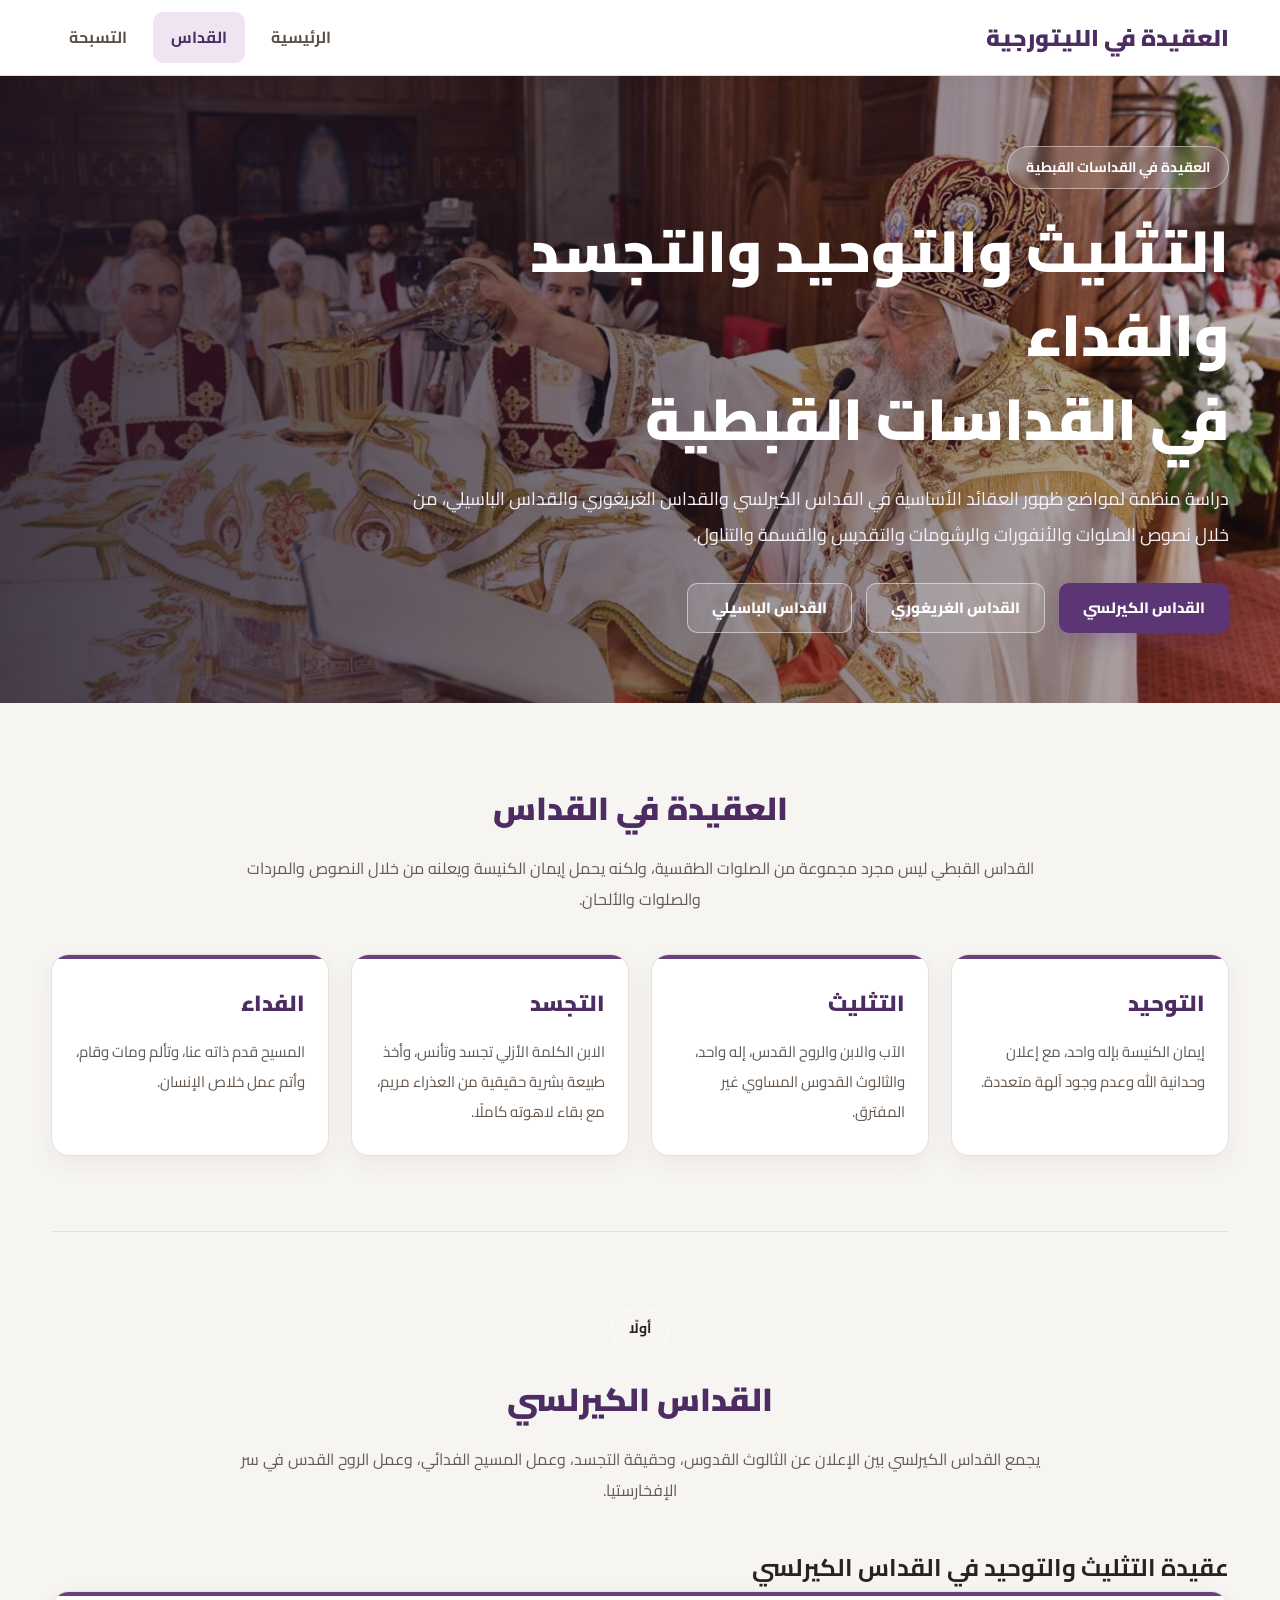
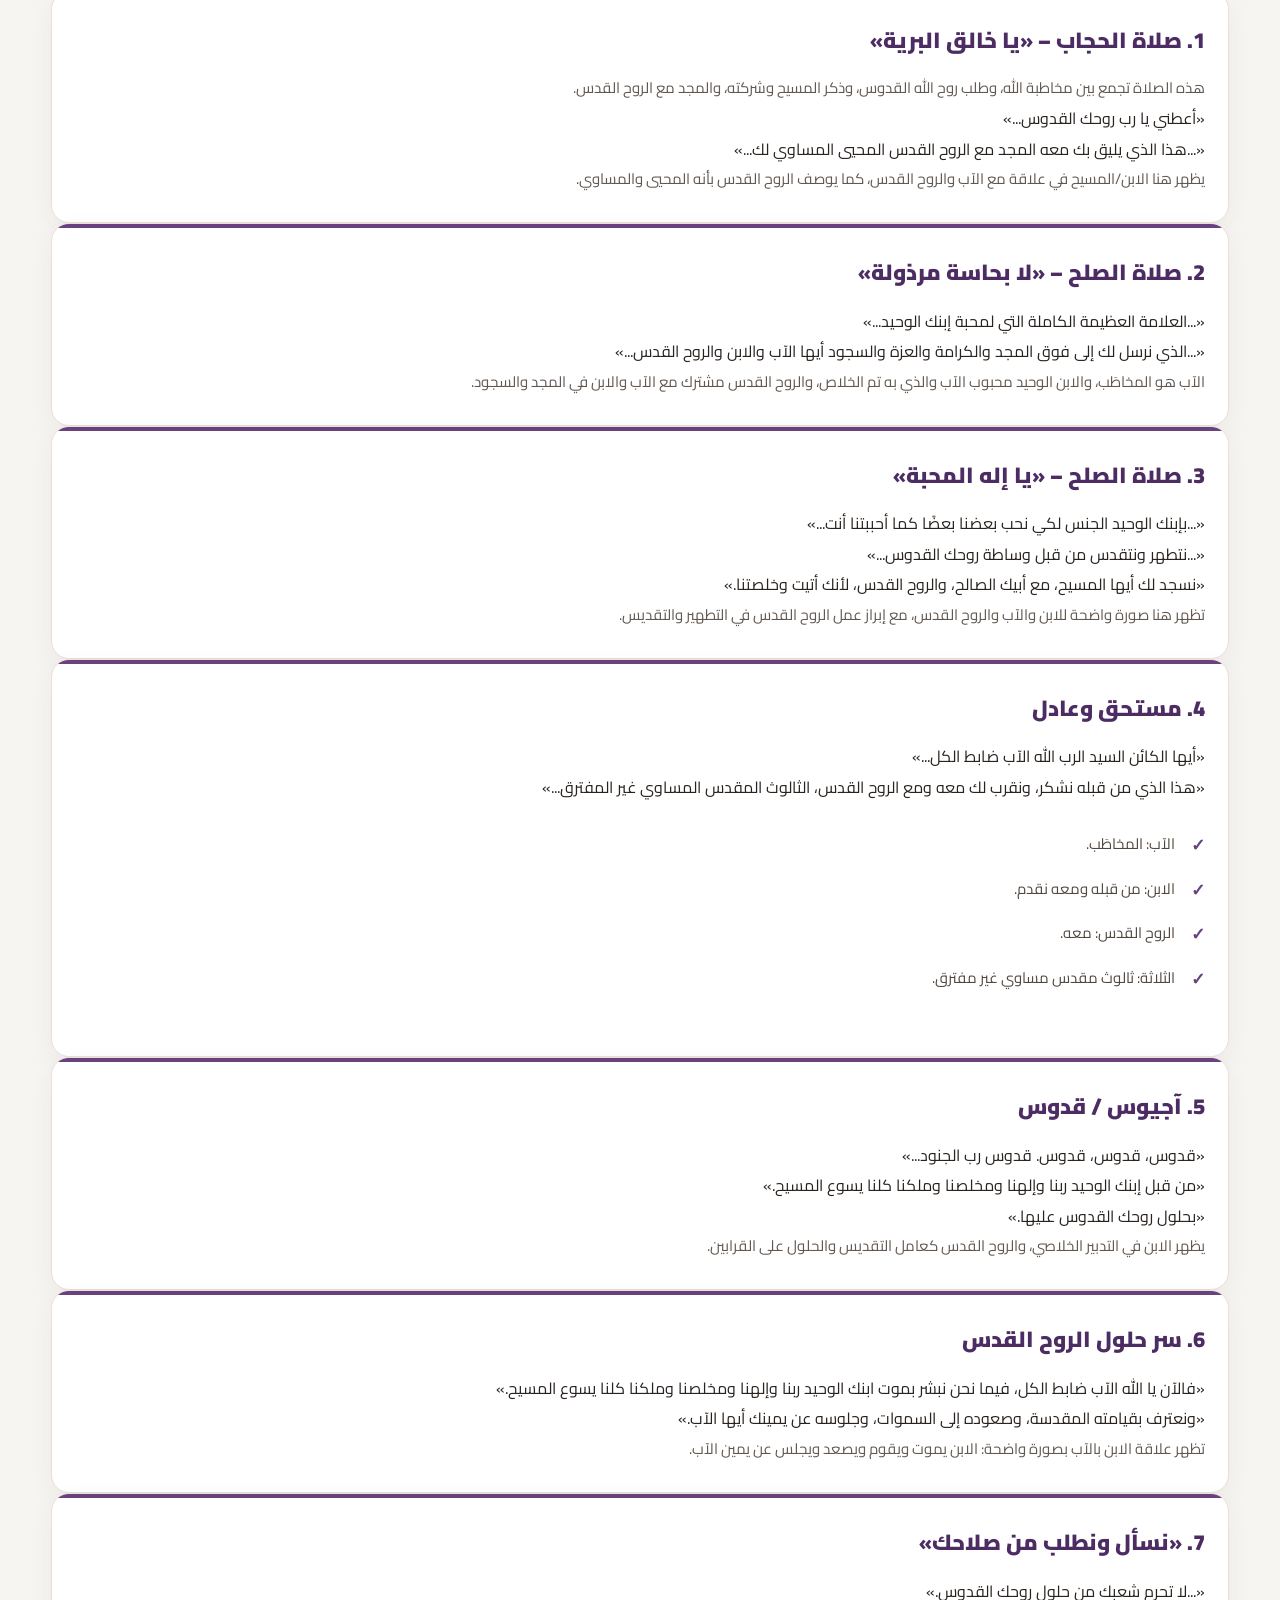
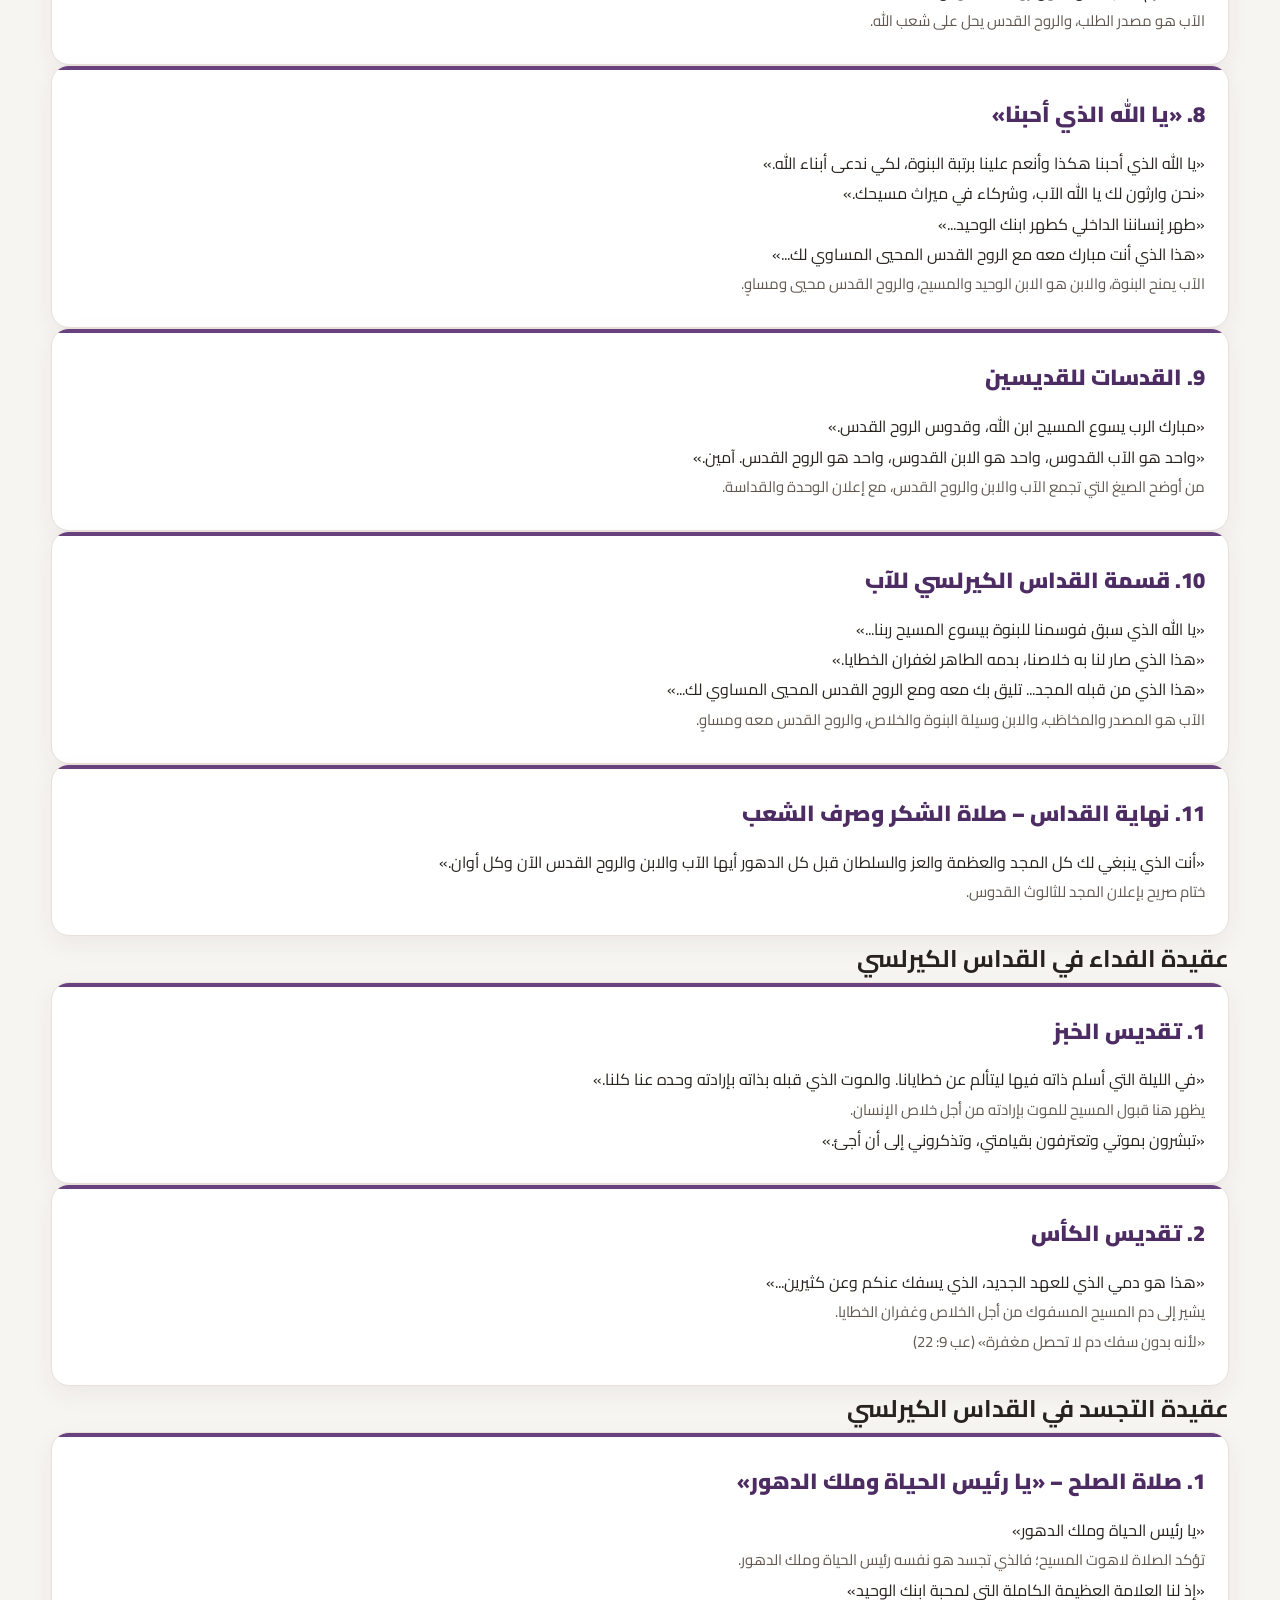
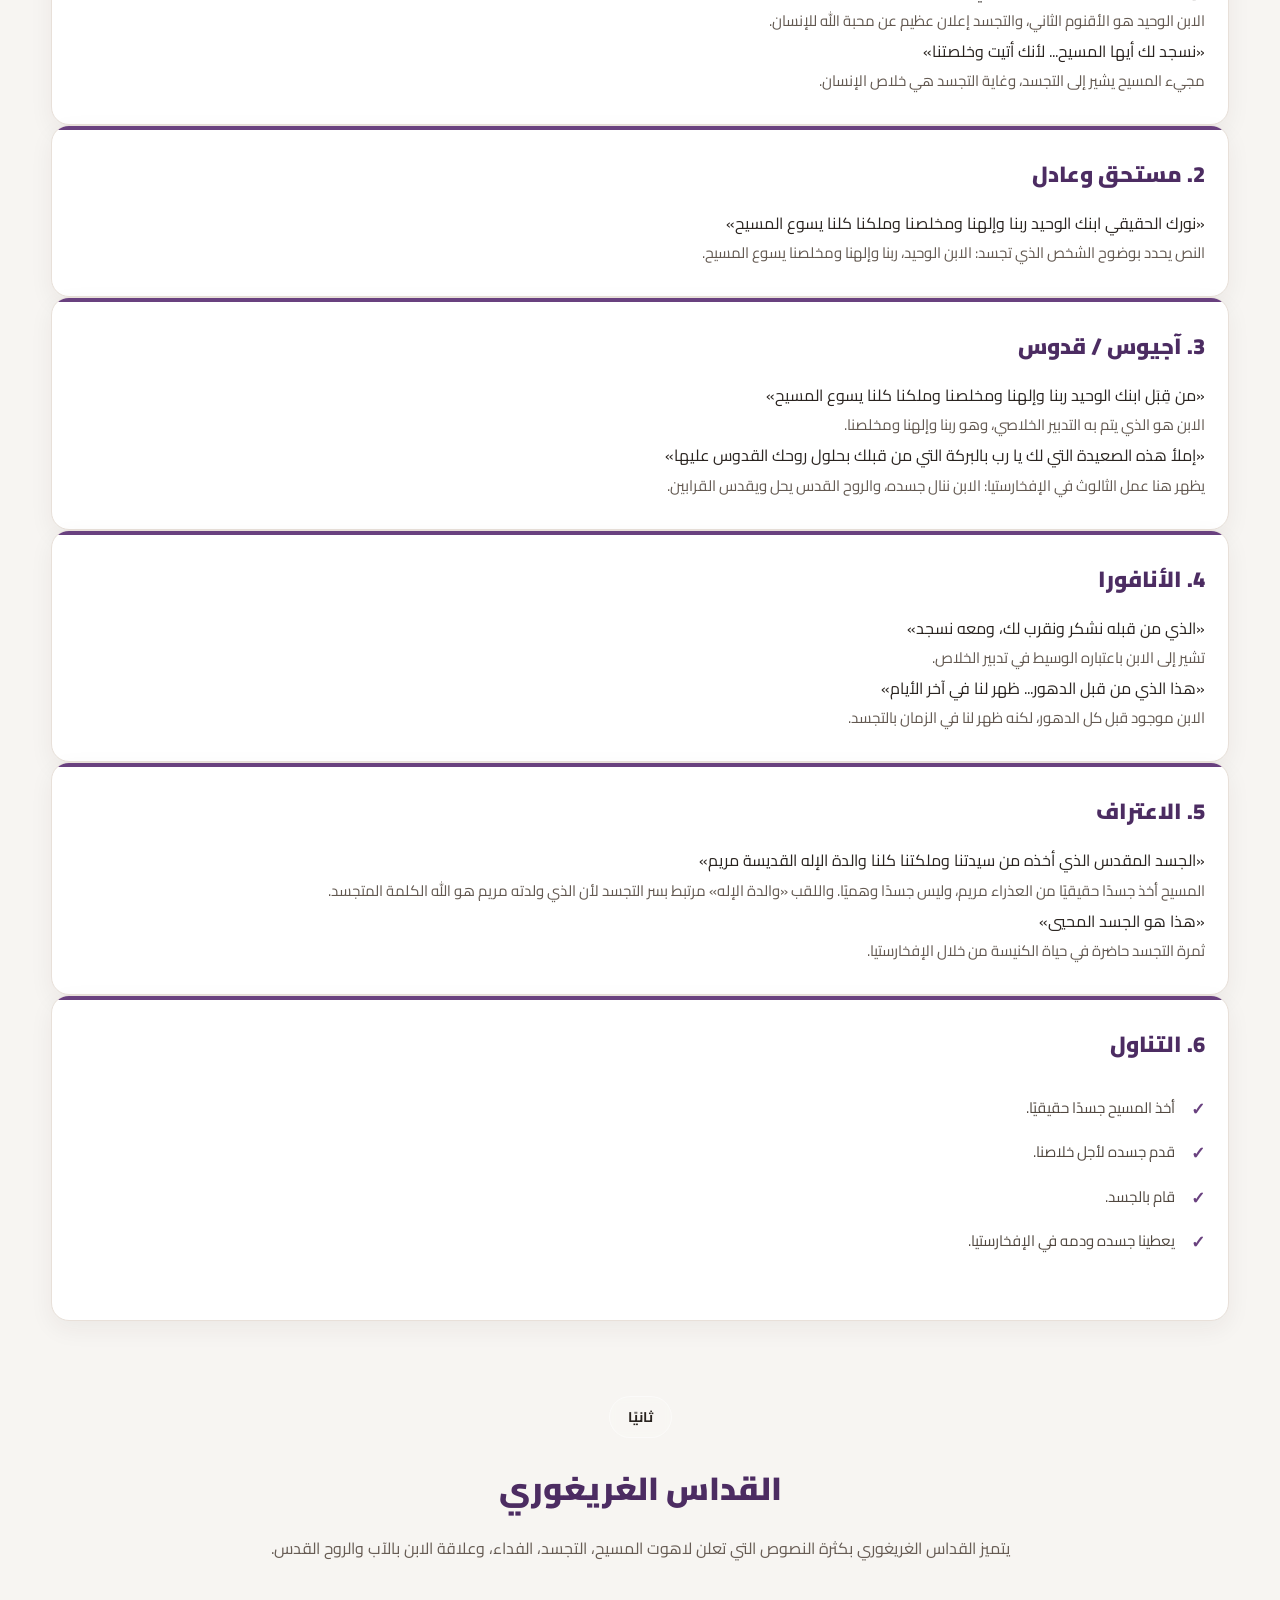
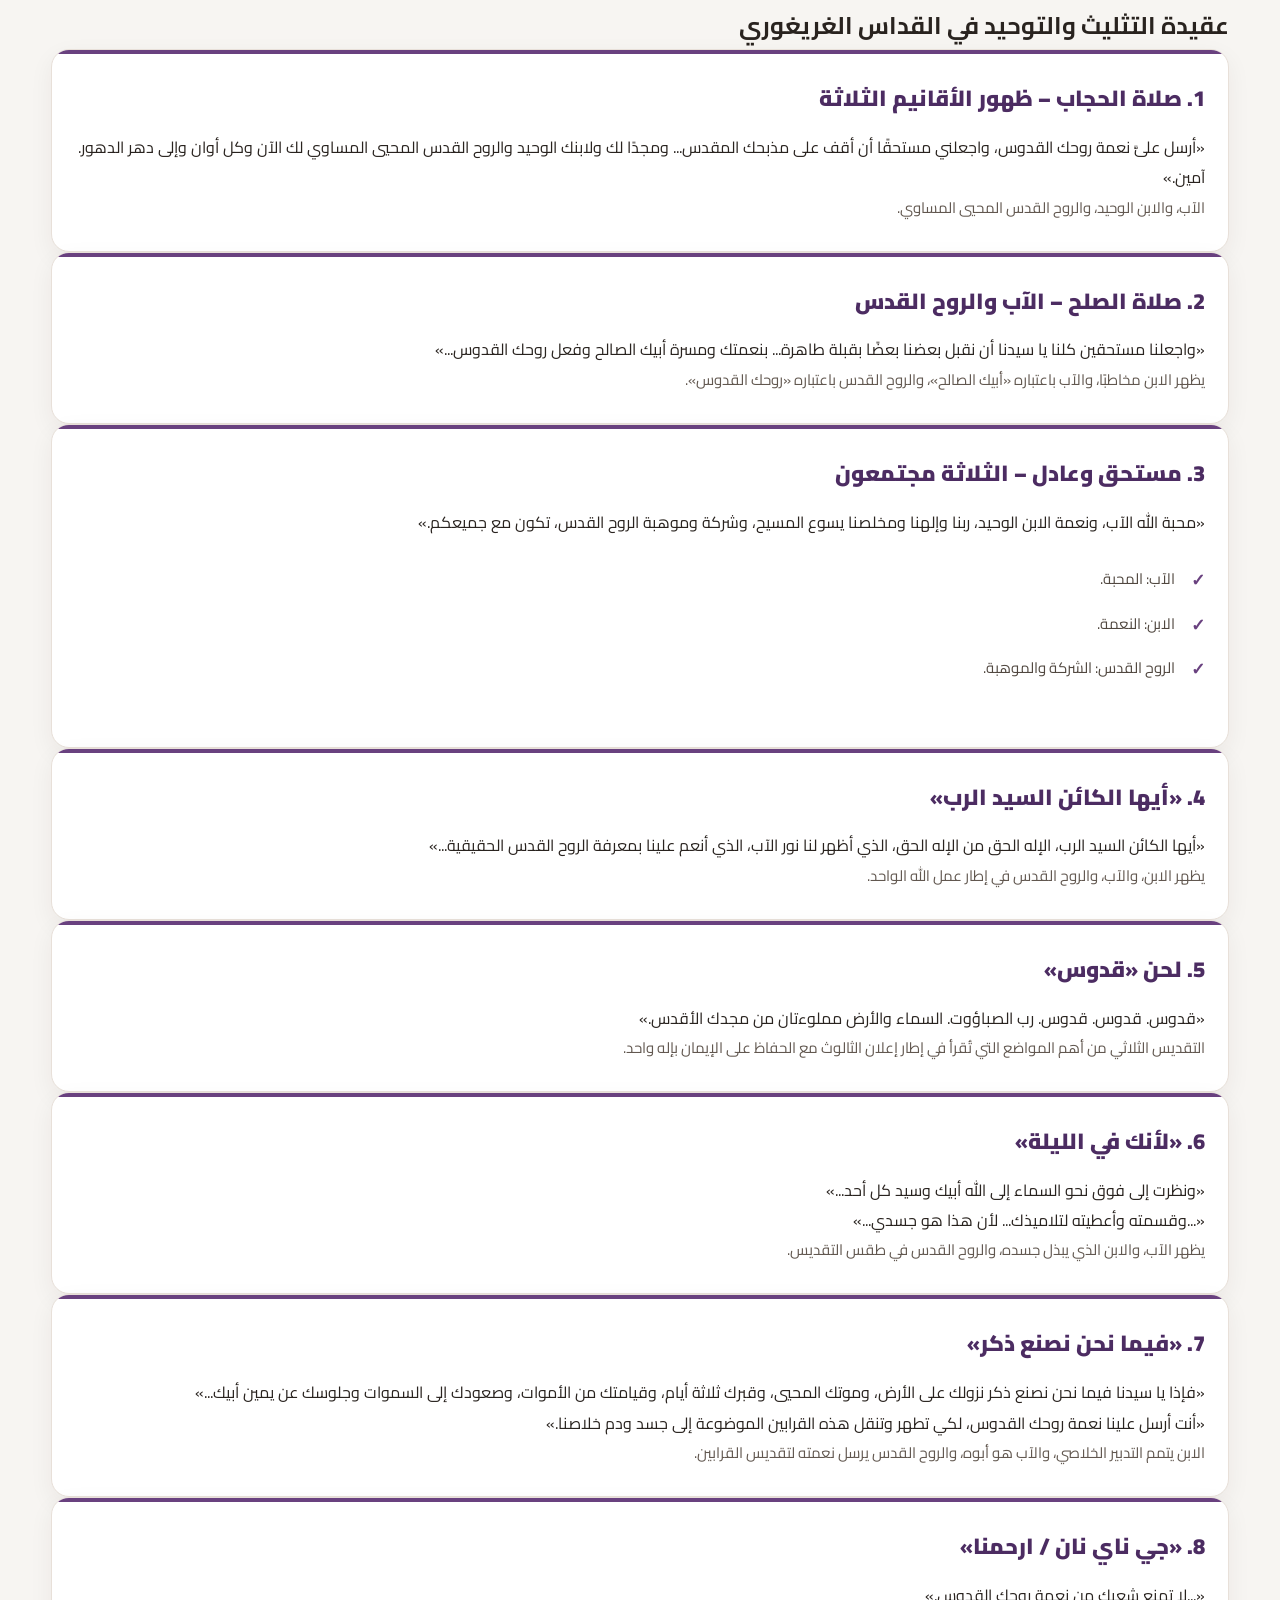
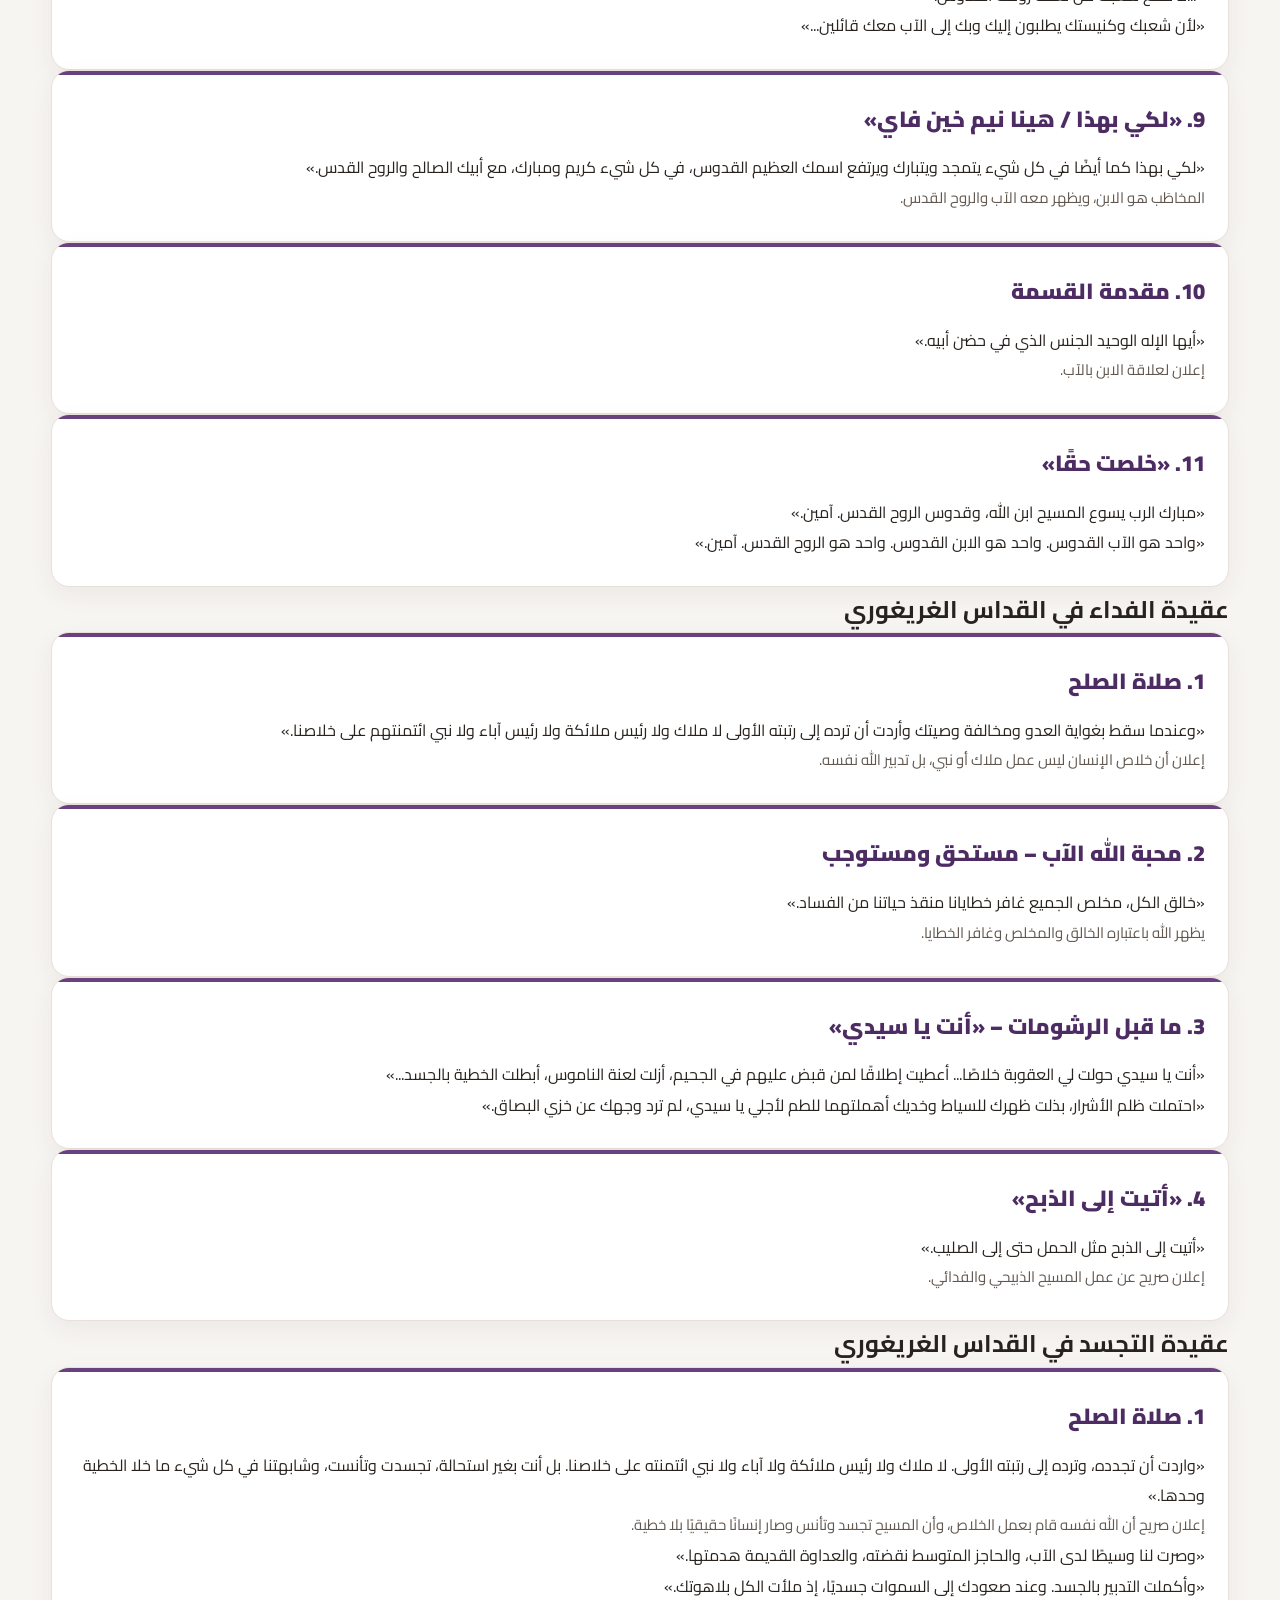
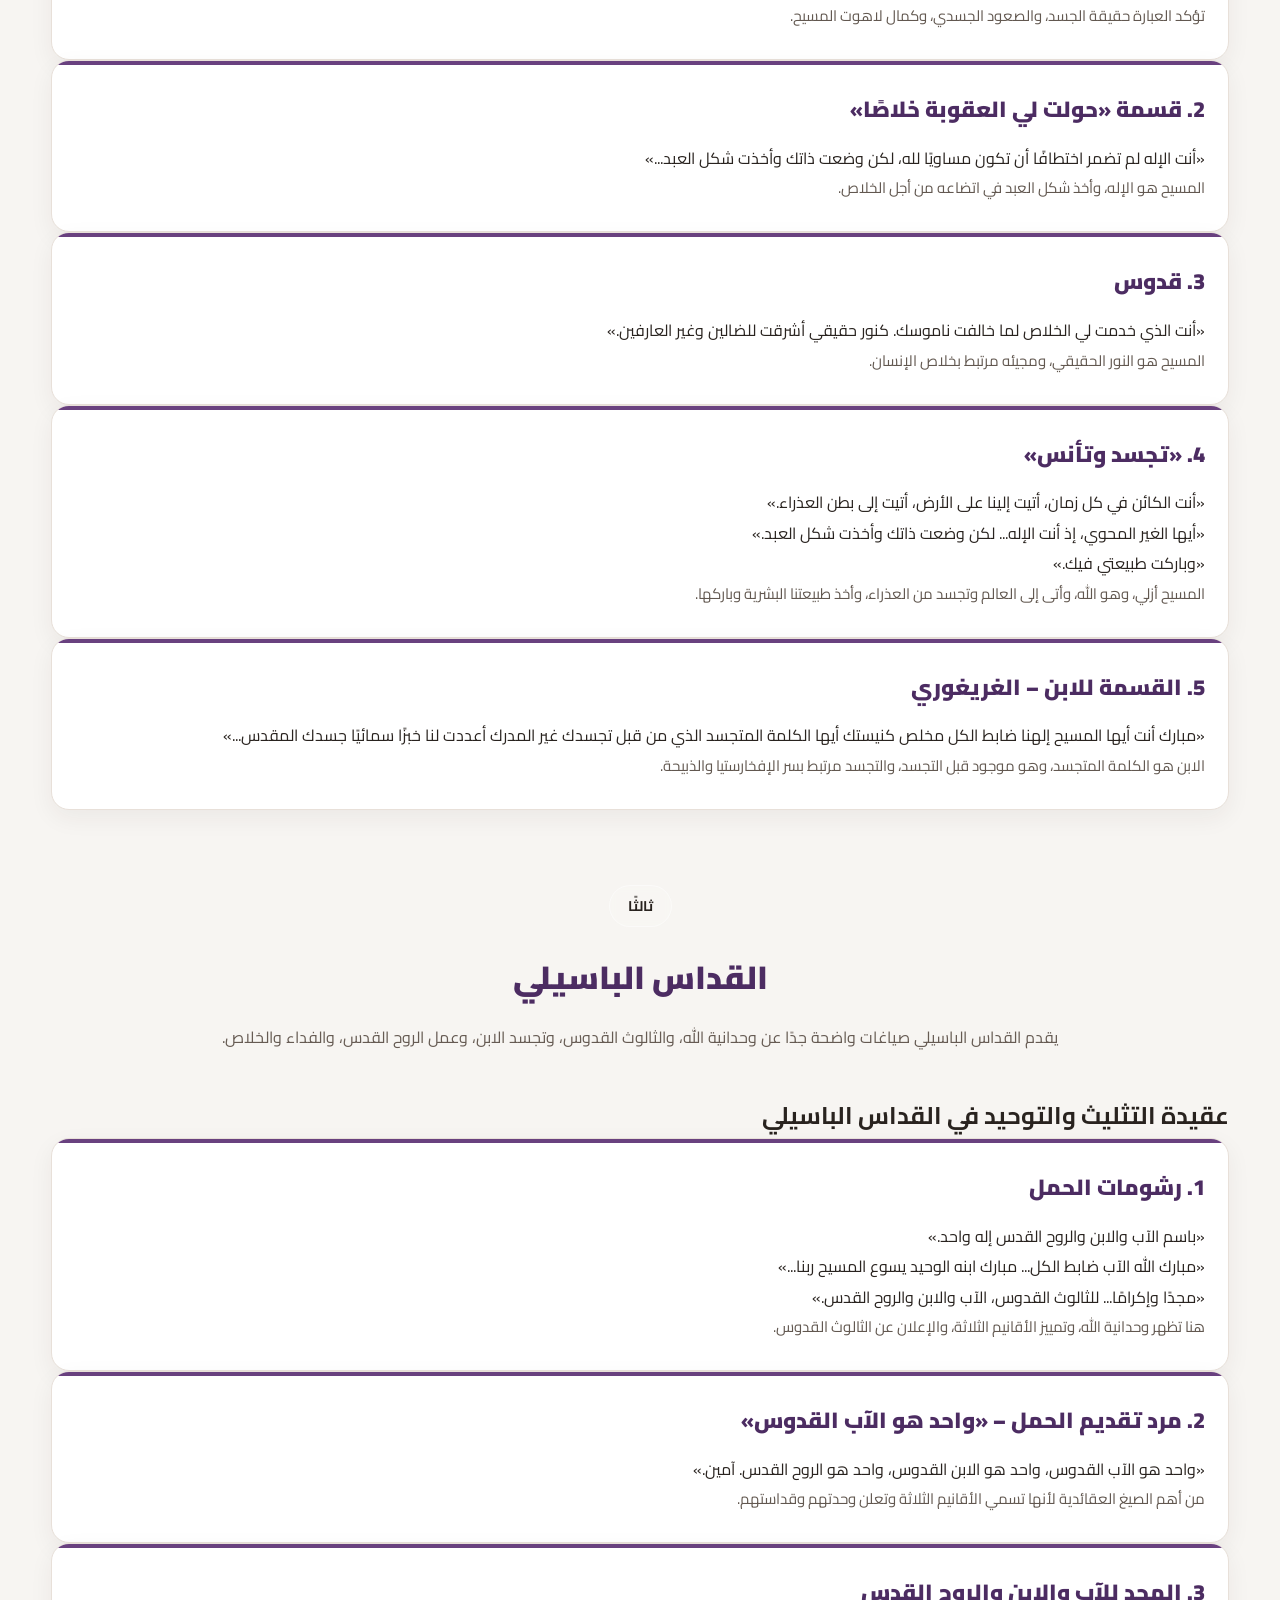
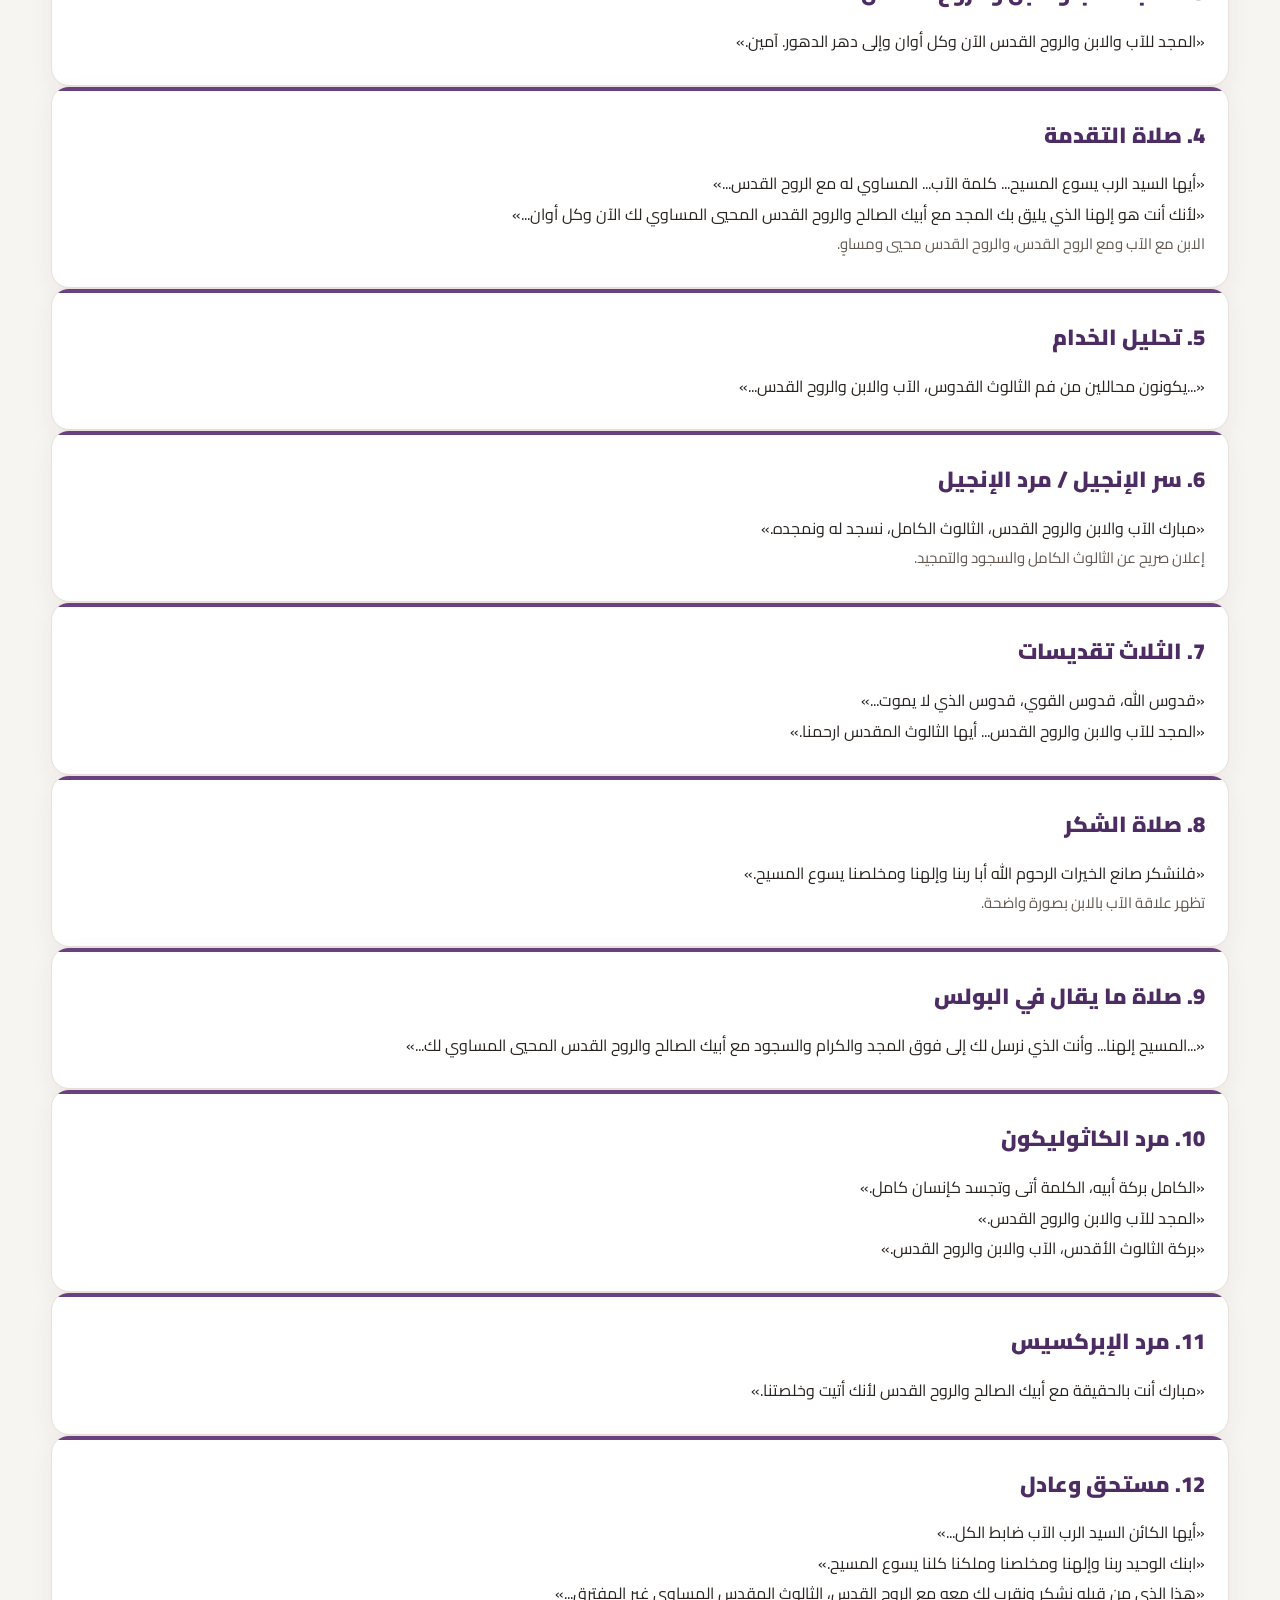
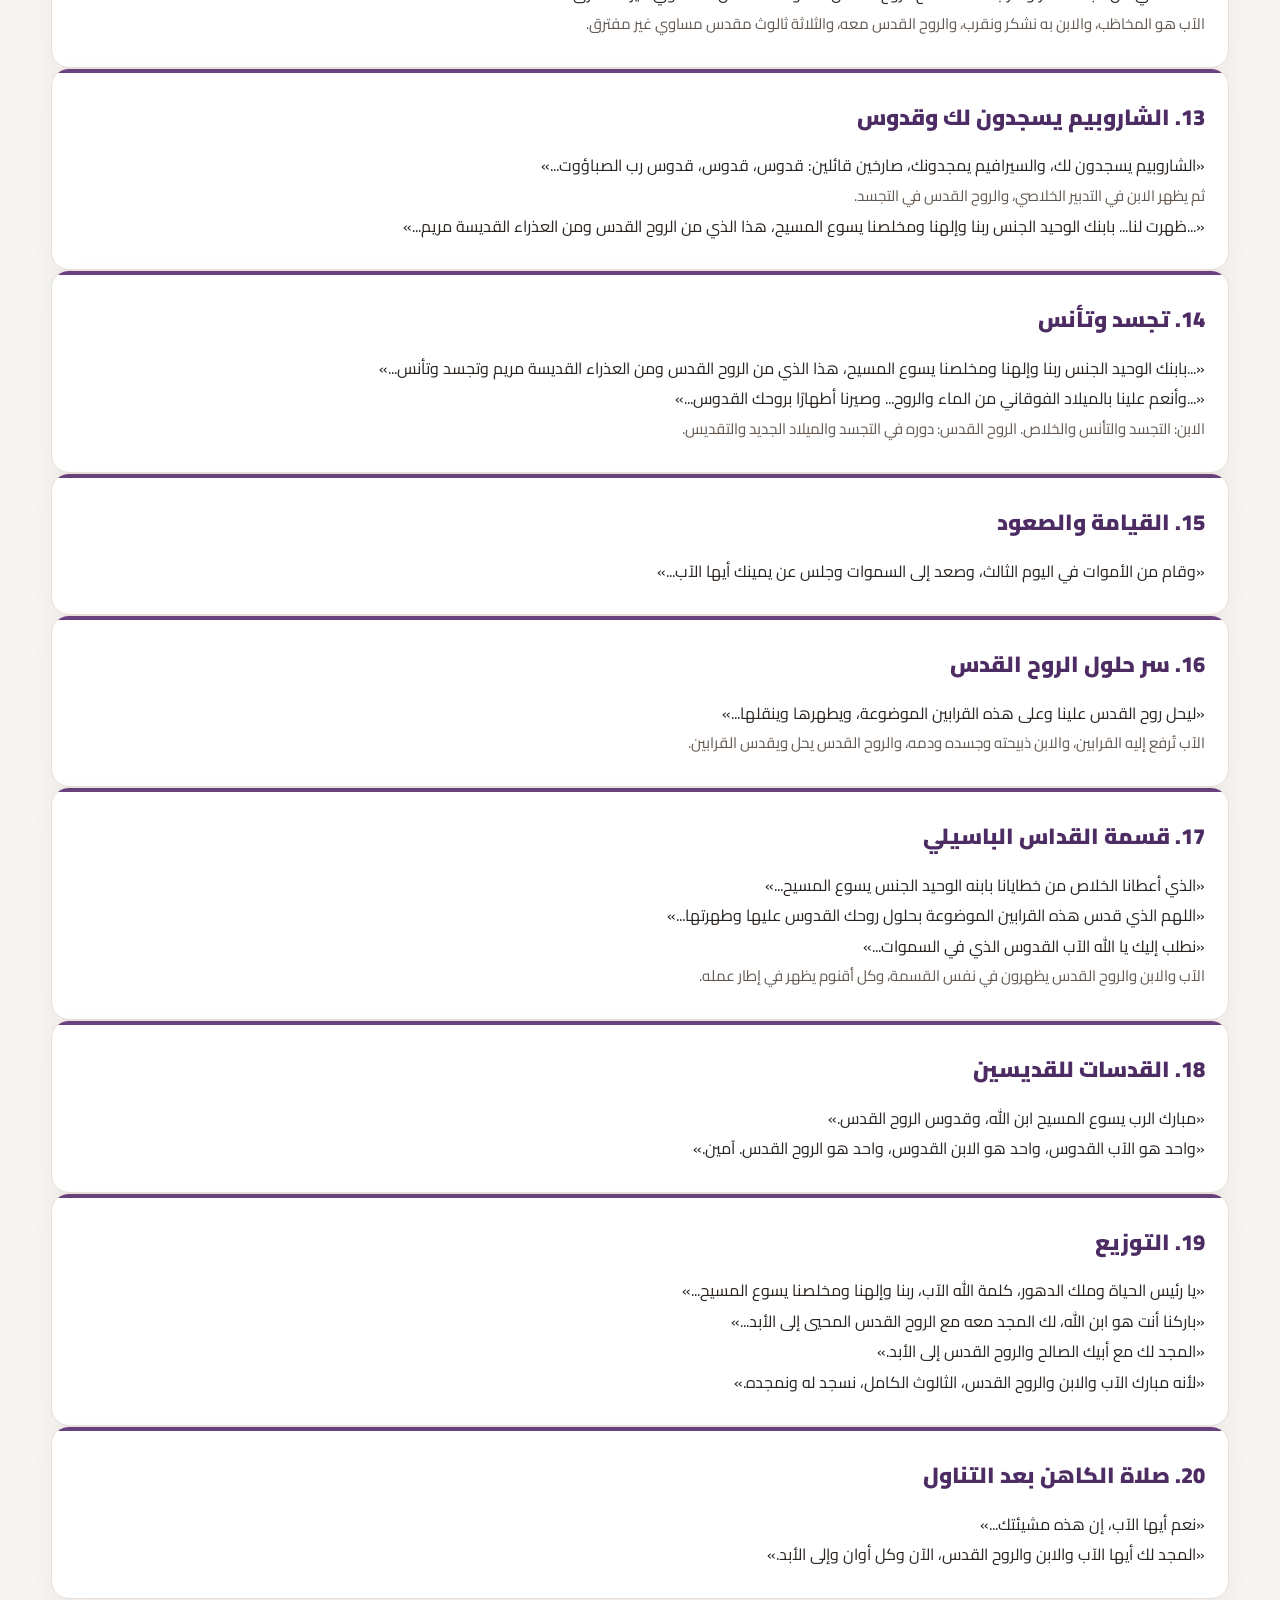
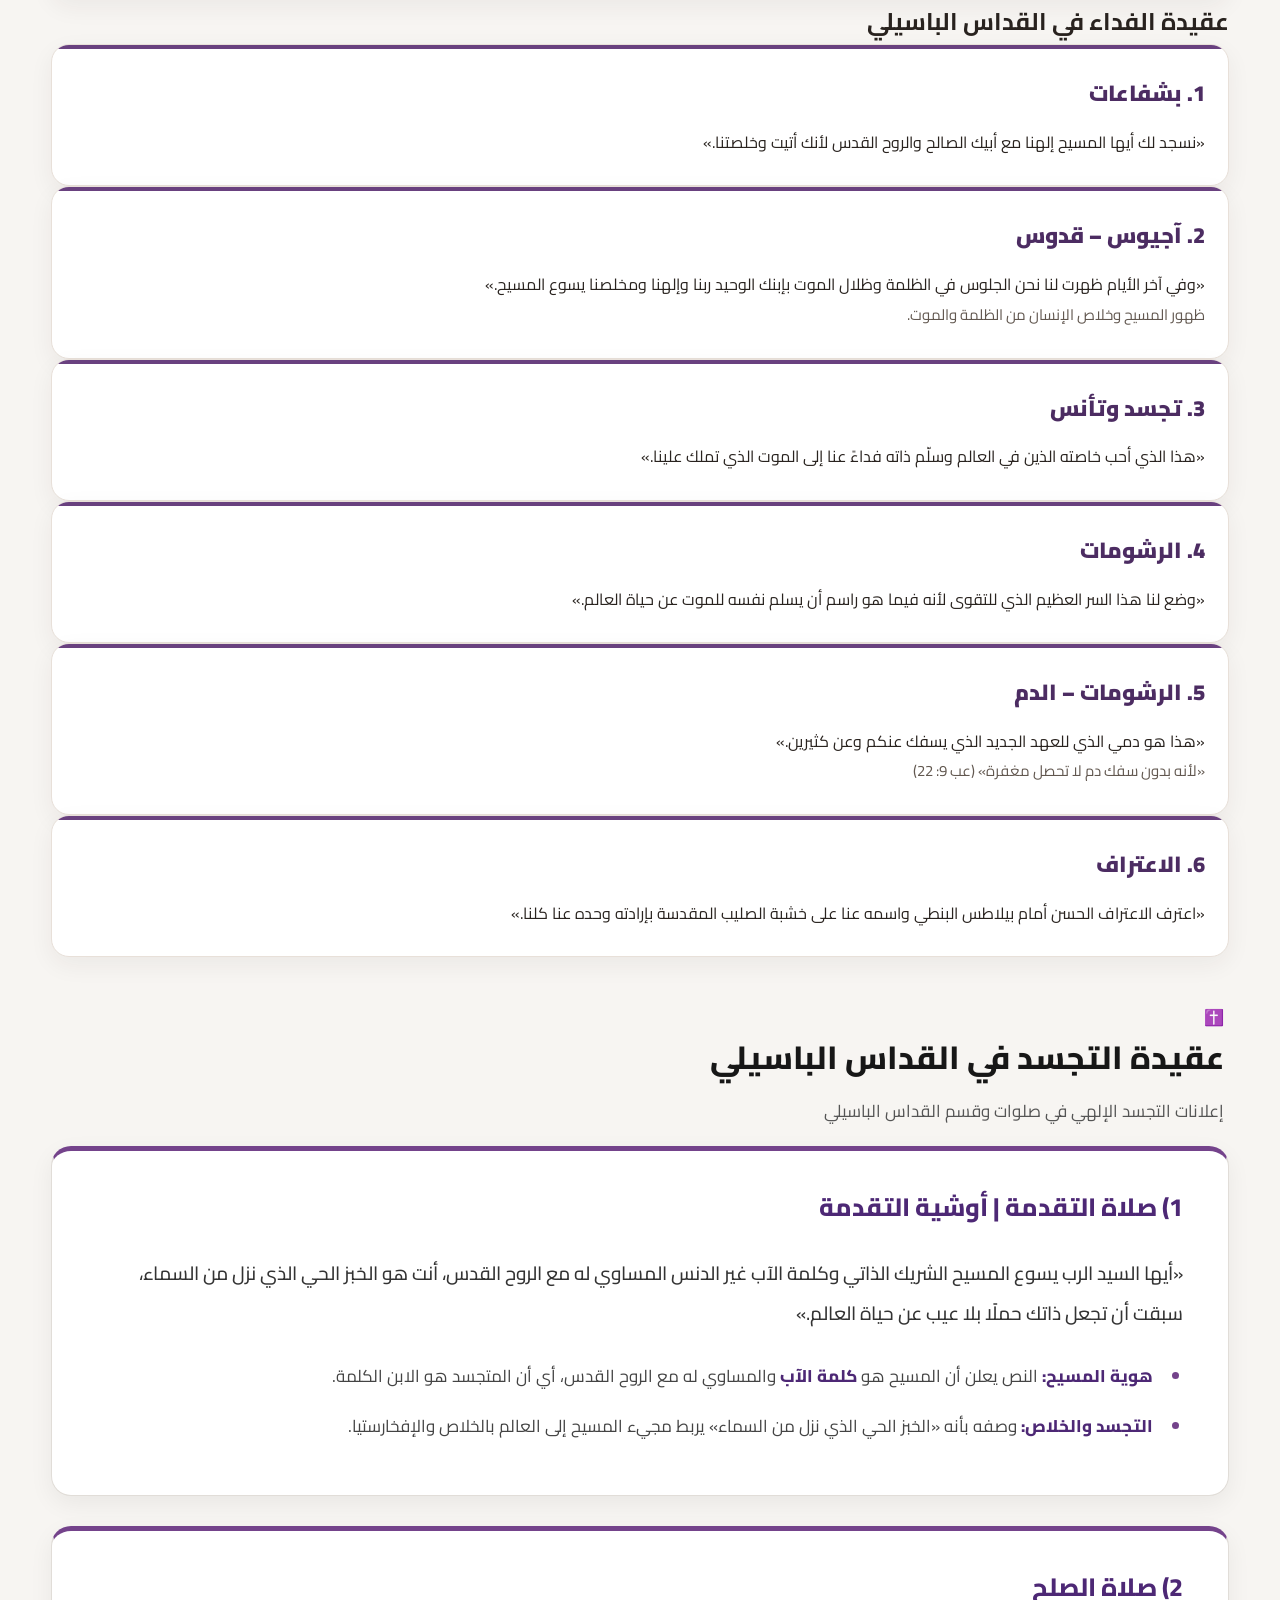
==== commit ba669c33: "Update website" ====
--- a/mass.html
+++ b/mass.html
@@ -1680,7 +1680,347 @@
 
 </article>
 
-
+<!-- =========================
+     عقيدة التجسد في القداس الباسيلي
+========================= -->
+<section class="doctrine-section incarnation-section">
+    <div class="section-title">
+        <span class="section-icon">✝️</span>
+        <div>
+            <h2>عقيدة التجسد في القداس الباسيلي</h2>
+            <p>إعلانات التجسد الإلهي في صلوات وقسم القداس الباسيلي</p>
+        </div>
+    </div>
+
+    <!-- 1. صلاة التقدمة -->
+    <article class="doctrine-card searchable">
+        <h3>1) صلاة التقدمة | أوشية التقدمة</h3>
+
+        <div class="quote">
+            «أيها السيد الرب يسوع المسيح الشريك الذاتي وكلمة الآب غير الدنس
+            المساوي له مع الروح القدس، أنت هو الخبز الحي الذي نزل من السماء،
+            سبقت أن تجعل ذاتك حملًا بلا عيب عن حياة العالم.»
+        </div>
+
+        <ul>
+            <li>
+                <strong>هوية المسيح:</strong>
+                النص يعلن أن المسيح هو <strong>كلمة الآب</strong>
+                والمساوي له مع الروح القدس، أي أن المتجسد هو الابن الكلمة.
+            </li>
+
+            <li>
+                <strong>التجسد والخلاص:</strong>
+                وصفه بأنه «الخبز الحي الذي نزل من السماء» يربط مجيء المسيح
+                إلى العالم بالخلاص والإفخارستيا.
+            </li>
+        </ul>
+    </article>
+
+
+    <!-- 2. صلاة الصلح -->
+    <article class="doctrine-card searchable">
+        <h3>2) صلاة الصلح</h3>
+
+        <div class="quote">
+            «هدمته، بالظهور المحيي الذي لابنك الوحيد الجنس ربنا وإلهنا
+            ومخلصنا يسوع المسيح.»
+        </div>
+
+        <ul>
+            <li>
+                <strong>التجسد:</strong>
+                «بالظهور المحيي» تشير إلى ظهور الابن الوحيد في العالم،
+                أي مجيء المسيح وتجسده.
+            </li>
+
+            <li>
+                <strong>الخلاص:</strong>
+                ظهور المسيح ليس مجرد ظهور، لكنه ظهور
+                <strong>مُحيي</strong>؛ لأن مجيئه مرتبط بإعطاء الحياة
+                والخلاص للإنسان.
+            </li>
+        </ul>
+    </article>
+
+
+    <!-- 3. قدوس -->
+    <article class="doctrine-card searchable">
+        <h3>3) قدوس</h3>
+
+        <div class="quote">
+            «وفي آخر الأيام ظهرت لنا، نحن الجلوس في الظلمة وظلال الموت،
+            بابنك الوحيد ربنا وإلهنا ومخلصنا يسوع المسيح، هذا الذي من
+            الروح القدس ومن العذراء القديسة مريم.»
+        </div>
+
+        <ul>
+            <li>
+                <strong>التجسد:</strong>
+                هذه من أوضح العبارات عن التجسد في النص.
+            </li>
+
+            <li>
+                <strong>من هو المتجسد؟</strong>
+                الابن الوحيد، «ربنا وإلهنا ومخلصنا يسوع المسيح».
+            </li>
+
+            <li>
+                <strong>أخذ الجسد من أين؟</strong>
+                النص يقول بوضوح:
+                «من الروح القدس ومن العذراء القديسة مريم».
+            </li>
+
+            <li>
+                <strong>هدف المجيء:</strong>
+                ظهر لنا نحن الذين كنا في «الظلمة وظلال الموت»،
+                أي أن مجيء المسيح مرتبط بإخراج الإنسان من الموت والظلمة
+                إلى الحياة.
+            </li>
+        </ul>
+    </article>
+
+
+    <!-- 4. تجسد وتأنس -->
+    <article class="doctrine-card searchable">
+        <h3>4) تجسد وتأنس</h3>
+
+        <div class="quote">
+            «تجسد وتأنس وعلمنا طرق الخلاص...»
+        </div>
+
+        <ul>
+            <li>
+                <strong>التجسد:</strong>
+                الكنيسة هنا تعلن بشكل مباشر جدًا:
+                «تجسد وتأنس».
+            </li>
+
+            <li>
+                <strong>تأنس:</strong>
+                يعني أن كلمة الله أخذ طبيعتنا البشرية وصار إنسانًا حقيقيًا.
+            </li>
+
+            <li>
+                <strong>الخلاص:</strong>
+                النص نفسه يربط التجسد بتعليمنا «طرق الخلاص»،
+                فالتجسد ليس منفصلًا عن عمل المسيح الخلاصي.
+            </li>
+        </ul>
+    </article>
+
+
+    <!-- 5. القسمة -->
+    <article class="doctrine-card searchable">
+        <h3>5) القسمة</h3>
+
+        <!-- قسمة عيد الغطاس -->
+        <div class="sub-doctrine">
+            <h4>1. قسمة عيد الغطاس</h4>
+
+            <div class="quote">
+                «أنت هو الله الرحوم مخلص كل أحد، الذي تجسد من الروح القدس
+                ومن القديسة مريم العذراء، ولدته في بيت لحم...»
+            </div>
+
+            <ul>
+                <li>
+                    <strong>هوية المتجسد:</strong>
+                    النص يبدأ بإعلان أن المسيح هو
+                    «الله الرحوم مخلص كل أحد».
+                </li>
+
+                <li>
+                    <strong>التجسد:</strong>
+                    «الذي تجسد من الروح القدس ومن القديسة مريم العذراء».
+                </li>
+
+                <li>
+                    <strong>الميلاد:</strong>
+                    التجسد ظهر في التاريخ بميلاده في «بيت لحم».
+                </li>
+            </ul>
+        </div>
+
+
+        <!-- قسمة لمجد صورة جوهريتك -->
+        <div class="sub-doctrine">
+            <h4>2. قسمة «لمجد صورة جوهريتك»</h4>
+
+            <div class="quote">
+                «أيها الكلمة الذاتي والشخص العجيب الذي لبس صورتنا،
+                أنت الذي من أجلنا صرت عبدًا للكنيسة الجامعة، حملت على
+                هامتك إكليل الشوك من أجلنا، أيها السيد، وكللتنا بالمجد
+                العجيب، يا شعاع مجد الآب...»
+            </div>
+
+            <ul>
+                <li>
+                    <strong>الكلمة الذاتي:</strong>
+                    الكنيسة تخاطب المسيح باعتباره «الكلمة الذاتي».
+                </li>
+
+                <li>
+                    <strong>التجسد:</strong>
+                    «الذي لبس صورتنا» تعني أن الكلمة أخذ طبيعتنا البشرية
+                    وتجسد.
+                </li>
+
+                <li>
+                    <strong>الاتضاع:</strong>
+                    «من أجلنا صرت عبدًا» تشير إلى اتضاع المسيح وقبوله
+                    صورة العبد من أجل خلاصنا.
+                </li>
+
+                <li>
+                    <strong>الآلام والخلاص:</strong>
+                    «حملت على هامتك إكليل الشوك من أجلنا» تربط التجسد
+                    بآلام المسيح وعمله الخلاصي.
+                </li>
+            </ul>
+        </div>
+
+
+        <!-- قسمة الميلاد والسنوي -->
+        <div class="sub-doctrine">
+            <h4>3. قسمة الميلاد والسنوي «أيها السيد الرب إلهنا الخالق»</h4>
+
+            <div class="quote">
+                «أيها السيد الرب إلهنا الخالق غير المرئي غير المحوى غير
+                المستحيل غير المفحوص، الذي أرسل نوره الحقيقي ابنه الوحيد
+                يسوع المسيح الكلمة الذاتي الكائن في حضنه الأبوي كل حين،
+                أتى وحل في الحشاء البتولي غير الدنس، ولدته وهي عذراء.»
+            </div>
+
+            <ul>
+                <li>
+                    <strong>هوية المتجسد:</strong>
+                    «ابنه الوحيد يسوع المسيح الكلمة الذاتي»؛ يعني أن الذي
+                    تجسد هو الابن الكلمة.
+                </li>
+
+                <li>
+                    <strong>أزليته:</strong>
+                    النص يقول إنه «الكائن في حضنه الأبوي كل حين»،
+                    فالكلمة موجود مع الآب قبل التجسد.
+                </li>
+
+                <li>
+                    <strong>التجسد:</strong>
+                    «أتى وحل في الحشاء البتولي غير الدنس»؛ يعني أن الكلمة
+                    أتى وتجسد من العذراء.
+                </li>
+
+                <li>
+                    <strong>الميلاد العذراوي:</strong>
+                    «ولدته وهي عذراء»؛ النص يؤكد أن المسيح وُلد
+                    من العذراء مريم.
+                </li>
+            </ul>
+        </div>
+
+
+        <!-- قسمة عيد الختان ودخول أورشليم -->
+        <div class="sub-doctrine">
+            <h4>4. قسمة عيد الختان ودخول أورشليم</h4>
+
+            <div class="quote">
+                «الذي تجسد من القديسة مريم، ولدته في بيت لحم،
+                وإذ ملاك الرب قد ظهر للرعاة وبشرهم بميلاده العجيب،
+                فأتوا ونظروه.»
+            </div>
+
+            <ul>
+                <li>
+                    <strong>التجسد:</strong>
+                    «الذي تجسد من القديسة مريم» إعلان مباشر أن المسيح
+                    أخذ جسدًا من العذراء.
+                </li>
+
+                <li>
+                    <strong>الميلاد:</strong>
+                    «ولدته في بيت لحم» تشير إلى ميلاد المسيح بعد التجسد.
+                </li>
+
+                <li>
+                    <strong>الميلاد العجيب:</strong>
+                    النص يربط ميلاده ببشارة الملاك للرعاة،
+                    وبأنهم أتوا ونظروه.
+                </li>
+            </ul>
+        </div>
+    </article>
+
+
+    <!-- 6. المجمع -->
+    <article class="doctrine-card searchable">
+        <h3>6) المجمع</h3>
+
+        <div class="quote">
+            «وبالأكثر القديسة المملوءة مجدًا، العذراء كل حين والدة الإله
+            القديسة الطاهرة مريم، التي ولدت الله الكلمة بالحقيقة.»
+        </div>
+
+        <ul>
+            <li>
+                <strong>والدة الإله:</strong>
+                الكنيسة تعلن أن العذراء مريم هي «والدة الإله»
+                لأن الذي ولدته هو الله الكلمة المتجسد.
+            </li>
+
+            <li>
+                <strong>حقيقة التجسد:</strong>
+                «التي ولدت الله الكلمة بالحقيقة» تؤكد أن الكلمة فعلًا
+                تجسد وولد من العذراء.
+            </li>
+
+            <li>
+                <strong>المهم هنا:</strong>
+                النص لا يقول إن مريم هي مصدر لاهوت المسيح، لكن
+                <strong>الشخص الذي ولدته بحسب الجسد هو الله الكلمة.</strong>
+            </li>
+        </ul>
+    </article>
+
+
+    <!-- 7. الاعتراف -->
+    <article class="doctrine-card searchable">
+        <h3>7) الاعتراف</h3>
+
+        <div class="quote">
+            «أن هذا هو الجسد المحيي، الذي لابنك الوحيد الجنس، ربنا وإلهنا
+            ومخلصنا يسوع المسيح. أخذه من سيدتنا وملكتنا كلنا والدة الإله
+            القديسة الطاهرة مريم، وجعله واحدًا مع لاهوته بغير اختلاط
+            ولا امتزاج ولا تغيير.»
+        </div>
+
+        <ul>
+            <li>
+                <strong>الجسد الحقيقي:</strong>
+                الكنيسة تعلن أن هذا هو «الجسد المحيي» الخاص بالابن الوحيد.
+            </li>
+
+            <li>
+                <strong>مصدر الجسد:</strong>
+                «أخذه من سيدتنا وملكتنا كلنا والدة الإله القديسة الطاهرة
+                مريم»؛ يعني أن المسيح أخذ جسده الحقيقي من العذراء مريم.
+            </li>
+
+            <li>
+                <strong>الاتحاد:</strong>
+                «وجعله واحدًا مع لاهوته»؛ يعني أن الجسد الذي أخذه المسيح
+                من العذراء متحد بلاهوته.
+            </li>
+
+            <li>
+                <strong>طبيعة الاتحاد:</strong>
+                النص يحدد أن الاتحاد كان
+                <strong>«بغير اختلاط ولا امتزاج ولا تغيير».</strong>
+            </li>
+        </ul>
+    </article>
+
+</section>
 
 <!-- =====================================================
      خلاصة
--- a/style.css
+++ b/style.css
@@ -734,4 +734,224 @@
   .text h2 {
     font-size: 23px;
   }
+}
+/* =========================================
+   عقيدة التجسد في القداس الباسيلي
+========================================= */
+
+.incarnation-section {
+    margin-top: 45px;
+    direction: rtl;
+}
+
+/* عنوان العقيدة */
+.incarnation-section .section-title {
+    text-align: right;
+    margin-bottom: 20px;
+    padding-right: 5px;
+}
+
+.incarnation-section .section-title h2 {
+    font-size: 32px;
+    font-weight: 800;
+    color: #171717;
+    margin: 0 0 15px;
+    line-height: 1.5;
+}
+
+.incarnation-section .section-title p {
+    font-size: 17px;
+    color: #555;
+    margin: 0;
+    line-height: 1.8;
+}
+
+
+/* =========================================
+   الكارت الأبيض
+========================================= */
+
+.incarnation-section .doctrine-card {
+    background: #ffffff;
+    border-radius: 20px;
+    border: 1px solid #e1ddd8;
+    border-top: 5px solid #74438b;
+
+    padding: 35px 45px;
+    margin: 0 auto 30px;
+
+    max-width: 1475px;
+
+    box-shadow: 0 8px 25px rgba(0, 0, 0, 0.06);
+
+    direction: rtl;
+    text-align: right;
+}
+
+
+/* عنوان كل جزء */
+
+.incarnation-section .doctrine-card h3 {
+    color: #4d2875;
+    font-size: 25px;
+    font-weight: 800;
+
+    margin: 0 0 25px;
+
+    line-height: 1.7;
+}
+
+
+/* =========================================
+   النصوص المقتبسة
+========================================= */
+
+.incarnation-section .quote {
+    background: transparent;
+
+    border: none;
+    border-right: 0;
+
+    padding: 0;
+    margin: 15px 0 25px;
+
+    font-size: 19px;
+    line-height: 2.1;
+
+    color: #333;
+
+    font-weight: 500;
+
+    text-align: right;
+}
+
+
+/* =========================================
+   الشرح والنقاط
+========================================= */
+
+.incarnation-section .doctrine-card ul {
+    margin: 0;
+    padding-right: 25px;
+
+    line-height: 2.1;
+
+    font-size: 17px;
+
+    color: #444;
+}
+
+.incarnation-section .doctrine-card li {
+    margin-bottom: 15px;
+    padding-right: 5px;
+}
+
+.incarnation-section .doctrine-card li::marker {
+    color: #74438b;
+}
+
+.incarnation-section .doctrine-card strong {
+    color: #4d2875;
+    font-weight: 800;
+}
+
+
+/* =========================================
+   القسمة - الأجزاء الداخلية
+========================================= */
+
+.incarnation-section .sub-doctrine {
+    margin-top: 35px;
+    padding-top: 30px;
+
+    border-top: 1px solid #e5e1dc;
+}
+
+.incarnation-section .sub-doctrine:first-child {
+    border-top: none;
+    padding-top: 0;
+}
+
+.incarnation-section .sub-doctrine h4 {
+    color: #4d2875;
+
+    font-size: 22px;
+    font-weight: 800;
+
+    margin: 0 0 18px;
+
+    line-height: 1.7;
+}
+
+
+/* =========================================
+   الموبايل
+========================================= */
+
+@media (max-width: 900px) {
+
+    .incarnation-section .section-title h2 {
+        font-size: 27px;
+    }
+
+    .incarnation-section .doctrine-card {
+        padding: 28px 25px;
+        border-radius: 16px;
+    }
+
+    .incarnation-section .doctrine-card h3 {
+        font-size: 22px;
+    }
+
+    .incarnation-section .quote {
+        font-size: 17px;
+    }
+
+    .incarnation-section .doctrine-card ul {
+        font-size: 16px;
+    }
+
+    .incarnation-section .sub-doctrine h4 {
+        font-size: 20px;
+    }
+}
+
+
+@media (max-width: 600px) {
+
+    .incarnation-section {
+        margin-top: 30px;
+    }
+
+    .incarnation-section .section-title h2 {
+        font-size: 23px;
+    }
+
+    .incarnation-section .section-title p {
+        font-size: 15px;
+    }
+
+    .incarnation-section .doctrine-card {
+        padding: 22px 18px;
+        border-top-width: 4px;
+    }
+
+    .incarnation-section .doctrine-card h3 {
+        font-size: 20px;
+    }
+
+    .incarnation-section .quote {
+        font-size: 16px;
+        line-height: 2;
+    }
+
+    .incarnation-section .doctrine-card ul {
+        font-size: 15px;
+        line-height: 2;
+        padding-right: 20px;
+    }
+
+    .incarnation-section .sub-doctrine h4 {
+        font-size: 18px;
+    }
 }
